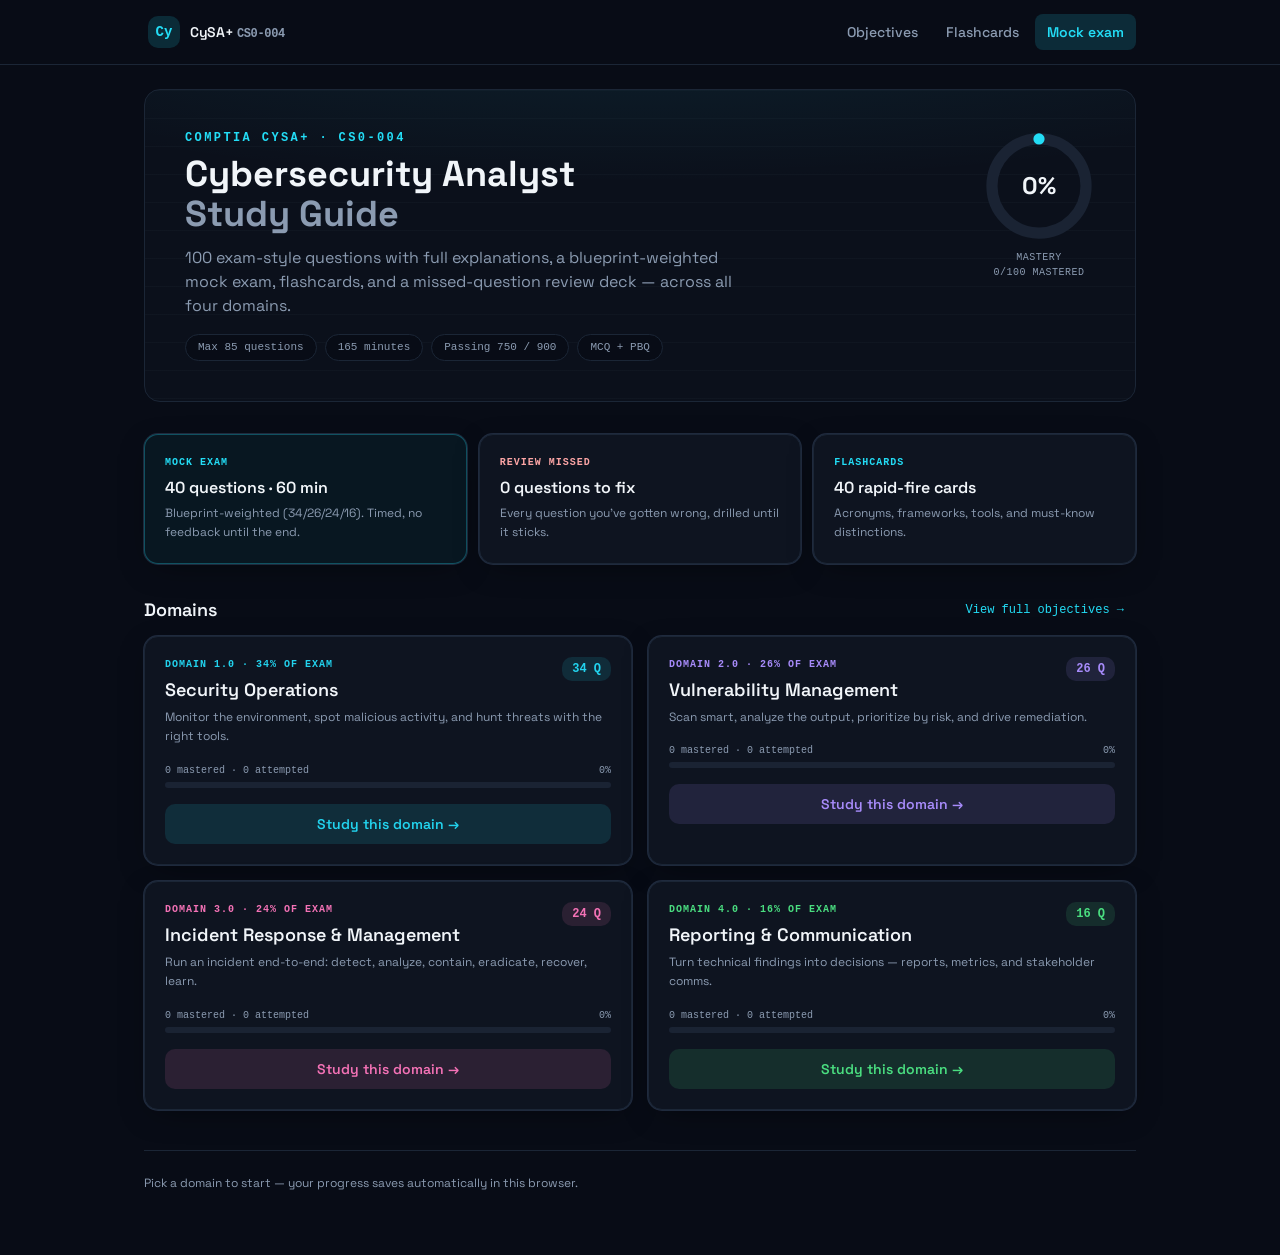
==== docs/index.html @ 320e9913 "CySA+ Study Guide" ====
<!doctype html>
<html lang="en">
  <head>
    <meta charset="UTF-8" />
    <meta name="viewport" content="width=device-width, initial-scale=1.0" />
    <meta name="description" content="Interactive CompTIA CySA+ CS0-004 study guide: 100 exam-style questions with explanations, weighted mock exams, flashcards, and progress tracking across all four domains." />
    <title>CySA+ CS0-004 Study Guide</title>
    <meta name="theme-color" content="#0b1220" />
    <link rel="manifest" href="./manifest.webmanifest" />
    <link rel="icon" type="image/png" href="./icon-192.png" />
    <link rel="apple-touch-icon" href="./icon-192.png" />
    <link rel="preconnect" href="https://fonts.googleapis.com" />
    <link rel="preconnect" href="https://fonts.gstatic.com" crossorigin />
    <link href="https://fonts.googleapis.com/css2?family=Space+Grotesk:wght@400;500;600;700&family=JetBrains+Mono:wght@400;500;600&display=swap" rel="stylesheet" />
    <script type="module" crossorigin src="./assets/index-NfQPNJmz.js"></script>
    <link rel="stylesheet" crossorigin href="./assets/index-MYJMttbf.css">
  </head>
  <body>
    <div id="root"></div>
  </body>
</html>
---- docs/assets/index-MYJMttbf.css ----
*,:before,:after{--tw-border-spacing-x: 0;--tw-border-spacing-y: 0;--tw-translate-x: 0;--tw-translate-y: 0;--tw-rotate: 0;--tw-skew-x: 0;--tw-skew-y: 0;--tw-scale-x: 1;--tw-scale-y: 1;--tw-pan-x: ;--tw-pan-y: ;--tw-pinch-zoom: ;--tw-scroll-snap-strictness: proximity;--tw-gradient-from-position: ;--tw-gradient-via-position: ;--tw-gradient-to-position: ;--tw-ordinal: ;--tw-slashed-zero: ;--tw-numeric-figure: ;--tw-numeric-spacing: ;--tw-numeric-fraction: ;--tw-ring-inset: ;--tw-ring-offset-width: 0px;--tw-ring-offset-color: #fff;--tw-ring-color: rgb(59 130 246 / .5);--tw-ring-offset-shadow: 0 0 #0000;--tw-ring-shadow: 0 0 #0000;--tw-shadow: 0 0 #0000;--tw-shadow-colored: 0 0 #0000;--tw-blur: ;--tw-brightness: ;--tw-contrast: ;--tw-grayscale: ;--tw-hue-rotate: ;--tw-invert: ;--tw-saturate: ;--tw-sepia: ;--tw-drop-shadow: ;--tw-backdrop-blur: ;--tw-backdrop-brightness: ;--tw-backdrop-contrast: ;--tw-backdrop-grayscale: ;--tw-backdrop-hue-rotate: ;--tw-backdrop-invert: ;--tw-backdrop-opacity: ;--tw-backdrop-saturate: ;--tw-backdrop-sepia: ;--tw-contain-size: ;--tw-contain-layout: ;--tw-contain-paint: ;--tw-contain-style: }::backdrop{--tw-border-spacing-x: 0;--tw-border-spacing-y: 0;--tw-translate-x: 0;--tw-translate-y: 0;--tw-rotate: 0;--tw-skew-x: 0;--tw-skew-y: 0;--tw-scale-x: 1;--tw-scale-y: 1;--tw-pan-x: ;--tw-pan-y: ;--tw-pinch-zoom: ;--tw-scroll-snap-strictness: proximity;--tw-gradient-from-position: ;--tw-gradient-via-position: ;--tw-gradient-to-position: ;--tw-ordinal: ;--tw-slashed-zero: ;--tw-numeric-figure: ;--tw-numeric-spacing: ;--tw-numeric-fraction: ;--tw-ring-inset: ;--tw-ring-offset-width: 0px;--tw-ring-offset-color: #fff;--tw-ring-color: rgb(59 130 246 / .5);--tw-ring-offset-shadow: 0 0 #0000;--tw-ring-shadow: 0 0 #0000;--tw-shadow: 0 0 #0000;--tw-shadow-colored: 0 0 #0000;--tw-blur: ;--tw-brightness: ;--tw-contrast: ;--tw-grayscale: ;--tw-hue-rotate: ;--tw-invert: ;--tw-saturate: ;--tw-sepia: ;--tw-drop-shadow: ;--tw-backdrop-blur: ;--tw-backdrop-brightness: ;--tw-backdrop-contrast: ;--tw-backdrop-grayscale: ;--tw-backdrop-hue-rotate: ;--tw-backdrop-invert: ;--tw-backdrop-opacity: ;--tw-backdrop-saturate: ;--tw-backdrop-sepia: ;--tw-contain-size: ;--tw-contain-layout: ;--tw-contain-paint: ;--tw-contain-style: }*,:before,:after{box-sizing:border-box;border-width:0;border-style:solid;border-color:#e5e7eb}:before,:after{--tw-content: ""}html,:host{line-height:1.5;-webkit-text-size-adjust:100%;-moz-tab-size:4;-o-tab-size:4;tab-size:4;font-family:ui-sans-serif,system-ui,sans-serif,"Apple Color Emoji","Segoe UI Emoji",Segoe UI Symbol,"Noto Color Emoji";font-feature-settings:normal;font-variation-settings:normal;-webkit-tap-highlight-color:transparent}body{margin:0;line-height:inherit}hr{height:0;color:inherit;border-top-width:1px}abbr:where([title]){-webkit-text-decoration:underline dotted;text-decoration:underline dotted}h1,h2,h3,h4,h5,h6{font-size:inherit;font-weight:inherit}a{color:inherit;text-decoration:inherit}b,strong{font-weight:bolder}code,kbd,samp,pre{font-family:ui-monospace,SFMono-Regular,Menlo,Monaco,Consolas,Liberation Mono,Courier New,monospace;font-feature-settings:normal;font-variation-settings:normal;font-size:1em}small{font-size:80%}sub,sup{font-size:75%;line-height:0;position:relative;vertical-align:baseline}sub{bottom:-.25em}sup{top:-.5em}table{text-indent:0;border-color:inherit;border-collapse:collapse}button,input,optgroup,select,textarea{font-family:inherit;font-feature-settings:inherit;font-variation-settings:inherit;font-size:100%;font-weight:inherit;line-height:inherit;letter-spacing:inherit;color:inherit;margin:0;padding:0}button,select{text-transform:none}button,input:where([type=button]),input:where([type=reset]),input:where([type=submit]){-webkit-appearance:button;background-color:transparent;background-image:none}:-moz-focusring{outline:auto}:-moz-ui-invalid{box-shadow:none}progress{vertical-align:baseline}::-webkit-inner-spin-button,::-webkit-outer-spin-button{height:auto}[type=search]{-webkit-appearance:textfield;outline-offset:-2px}::-webkit-search-decoration{-webkit-appearance:none}::-webkit-file-upload-button{-webkit-appearance:button;font:inherit}summary{display:list-item}blockquote,dl,dd,h1,h2,h3,h4,h5,h6,hr,figure,p,pre{margin:0}fieldset{margin:0;padding:0}legend{padding:0}ol,ul,menu{list-style:none;margin:0;padding:0}dialog{padding:0}textarea{resize:vertical}input::-moz-placeholder,textarea::-moz-placeholder{opacity:1;color:#9ca3af}input::placeholder,textarea::placeholder{opacity:1;color:#9ca3af}button,[role=button]{cursor:pointer}:disabled{cursor:default}img,svg,video,canvas,audio,iframe,embed,object{display:block;vertical-align:middle}img,video{max-width:100%;height:auto}[hidden]:where(:not([hidden=until-found])){display:none}:root{--background: 222 47% 6%;--foreground: 210 40% 96%;--card: 220 39% 9%;--card-foreground: 210 40% 96%;--popover: 220 39% 9%;--popover-foreground: 210 40% 96%;--primary: 187 92% 55%;--primary-foreground: 222 47% 6%;--secondary: 217 33% 15%;--secondary-foreground: 210 40% 96%;--muted: 217 33% 15%;--muted-foreground: 215 20% 62%;--accent: 217 33% 15%;--accent-foreground: 210 40% 96%;--destructive: 0 72% 55%;--destructive-foreground: 210 40% 96%;--border: 217 33% 16%;--input: 217 33% 18%;--ring: 187 92% 55%;--radius: .625rem;--sidebar-background: 220 39% 9%;--sidebar-foreground: 210 40% 96%;--sidebar-primary: 187 92% 55%;--sidebar-primary-foreground: 222 47% 6%;--sidebar-accent: 217 33% 15%;--sidebar-accent-foreground: 210 40% 96%;--sidebar-border: 217 33% 16%;--sidebar-ring: 187 92% 55%}*{border-color:hsl(var(--border))}body{background-color:hsl(var(--background));color:hsl(var(--foreground));font-family:Space Grotesk,ui-sans-serif,system-ui,sans-serif;-webkit-font-smoothing:antialiased}code,kbd,.font-mono{font-family:JetBrains Mono,ui-monospace,monospace}::-moz-selection{background:#23ddf64d}::selection{background:#23ddf64d}.container{width:100%}@media(min-width:640px){.container{max-width:640px}}@media(min-width:768px){.container{max-width:768px}}@media(min-width:1024px){.container{max-width:1024px}}@media(min-width:1280px){.container{max-width:1280px}}@media(min-width:1536px){.container{max-width:1536px}}.sr-only{position:absolute;width:1px;height:1px;padding:0;margin:-1px;overflow:hidden;clip:rect(0,0,0,0);white-space:nowrap;border-width:0}.pointer-events-none{pointer-events:none}.visible{visibility:visible}.invisible{visibility:hidden}.static{position:static}.fixed{position:fixed}.absolute{position:absolute}.relative{position:relative}.sticky{position:sticky}.inset-0{inset:0}.inset-x-0{left:0;right:0}.inset-y-0{top:0;bottom:0}.-bottom-12{bottom:-3rem}.-left-12{left:-3rem}.-right-12{right:-3rem}.-top-12{top:-3rem}.bottom-0{bottom:0}.left-0{left:0}.left-1\/2{left:50%}.left-2{left:.5rem}.left-\[50\%\]{left:50%}.right-0{right:0}.right-1{right:.25rem}.right-2{right:.5rem}.right-3{right:.75rem}.right-4{right:1rem}.top-0{top:0}.top-1\.5{top:.375rem}.top-1\/2{top:50%}.top-3\.5{top:.875rem}.top-4{top:1rem}.top-\[1px\]{top:1px}.top-\[50\%\]{top:50%}.top-\[60\%\]{top:60%}.top-full{top:100%}.isolate{isolation:isolate}.z-10{z-index:10}.z-20{z-index:20}.z-50{z-index:50}.z-\[1\]{z-index:1}.order-first{order:-9999}.order-last{order:9999}.col-start-2{grid-column-start:2}.row-span-2{grid-row:span 2 / span 2}.row-start-1{grid-row-start:1}.\!m-0{margin:0!important}.-mx-1{margin-left:-.25rem;margin-right:-.25rem}.-mx-4{margin-left:-1rem;margin-right:-1rem}.-my-2{margin-top:-.5rem;margin-bottom:-.5rem}.mx-2{margin-left:.5rem;margin-right:.5rem}.mx-3\.5{margin-left:.875rem;margin-right:.875rem}.mx-auto{margin-left:auto;margin-right:auto}.my-0{margin-top:0;margin-bottom:0}.my-0\.5{margin-top:.125rem;margin-bottom:.125rem}.my-1{margin-top:.25rem;margin-bottom:.25rem}.-ml-4{margin-left:-1rem}.-mt-4{margin-top:-1rem}.mb-1{margin-bottom:.25rem}.mb-1\.5{margin-bottom:.375rem}.mb-2{margin-bottom:.5rem}.mb-3{margin-bottom:.75rem}.mb-4{margin-bottom:1rem}.mb-6{margin-bottom:1.5rem}.mb-8{margin-bottom:2rem}.ml-1{margin-left:.25rem}.ml-4{margin-left:1rem}.ml-auto{margin-left:auto}.mt-0\.5{margin-top:.125rem}.mt-1{margin-top:.25rem}.mt-1\.5{margin-top:.375rem}.mt-10{margin-top:2.5rem}.mt-2{margin-top:.5rem}.mt-3{margin-top:.75rem}.mt-4{margin-top:1rem}.mt-6{margin-top:1.5rem}.mt-8{margin-top:2rem}.mt-auto{margin-top:auto}.line-clamp-1{overflow:hidden;display:-webkit-box;-webkit-box-orient:vertical;-webkit-line-clamp:1}.line-clamp-2{overflow:hidden;display:-webkit-box;-webkit-box-orient:vertical;-webkit-line-clamp:2}.block{display:block}.inline-block{display:inline-block}.flex{display:flex}.inline-flex{display:inline-flex}.table{display:table}.table-caption{display:table-caption}.table-cell{display:table-cell}.table-row{display:table-row}.grid{display:grid}.hidden{display:none}.aspect-square{aspect-ratio:1 / 1}.aspect-video{aspect-ratio:16 / 9}.size-10{width:2.5rem;height:2.5rem}.size-2{width:.5rem;height:.5rem}.size-2\.5{width:.625rem;height:.625rem}.size-3{width:.75rem;height:.75rem}.size-3\.5{width:.875rem;height:.875rem}.size-4{width:1rem;height:1rem}.size-6{width:1.5rem;height:1.5rem}.size-7{width:1.75rem;height:1.75rem}.size-8{width:2rem;height:2rem}.size-9{width:2.25rem;height:2.25rem}.size-auto{width:auto;height:auto}.size-full{width:100%;height:100%}.h-1{height:.25rem}.h-1\.5{height:.375rem}.h-10{height:2.5rem}.h-12{height:3rem}.h-2{height:.5rem}.h-2\.5{height:.625rem}.h-28{height:7rem}.h-4{height:1rem}.h-5{height:1.25rem}.h-6{height:1.5rem}.h-7{height:1.75rem}.h-8{height:2rem}.h-9{height:2.25rem}.h-\[1\.15rem\]{height:1.15rem}.h-\[calc\(100\%-1px\)\]{height:calc(100% - 1px)}.h-\[var\(--radix-navigation-menu-viewport-height\)\]{height:var(--radix-navigation-menu-viewport-height)}.h-\[var\(--radix-select-trigger-height\)\]{height:var(--radix-select-trigger-height)}.h-auto{height:auto}.h-full{height:100%}.h-px{height:1px}.h-svh{height:100svh}.max-h-\[300px\]{max-height:300px}.min-h-0{min-height:0px}.min-h-16{min-height:4rem}.min-h-4{min-height:1rem}.min-h-64{min-height:16rem}.min-h-dvh{min-height:100dvh}.min-h-svh{min-height:100svh}.w-0{width:0px}.w-1{width:.25rem}.w-16{width:4rem}.w-2{width:.5rem}.w-2\.5{width:.625rem}.w-20{width:5rem}.w-28{width:7rem}.w-3{width:.75rem}.w-3\/4{width:75%}.w-4{width:1rem}.w-5{width:1.25rem}.w-6{width:1.5rem}.w-64{width:16rem}.w-72{width:18rem}.w-8{width:2rem}.w-9{width:2.25rem}.w-\[100px\]{width:100px}.w-auto{width:auto}.w-fit{width:-moz-fit-content;width:fit-content}.w-full{width:100%}.w-max{width:-moz-max-content;width:max-content}.w-px{width:1px}.min-w-0{min-width:0px}.min-w-10{min-width:2.5rem}.min-w-5{min-width:1.25rem}.min-w-8{min-width:2rem}.min-w-9{min-width:2.25rem}.min-w-\[12rem\]{min-width:12rem}.min-w-\[8rem\]{min-width:8rem}.min-w-\[var\(--radix-select-trigger-width\)\]{min-width:var(--radix-select-trigger-width)}.max-w-2xl{max-width:42rem}.max-w-3xl{max-width:48rem}.max-w-5xl{max-width:64rem}.max-w-\[calc\(100\%-2rem\)\]{max-width:calc(100% - 2rem)}.max-w-max{max-width:-moz-max-content;max-width:max-content}.max-w-md{max-width:28rem}.max-w-sm{max-width:24rem}.max-w-xl{max-width:36rem}.flex-1{flex:1 1 0%}.shrink-0{flex-shrink:0}.grow{flex-grow:1}.grow-0{flex-grow:0}.basis-full{flex-basis:100%}.caption-bottom{caption-side:bottom}.border-collapse{border-collapse:collapse}.-translate-x-1\/2{--tw-translate-x: -50%;transform:translate(var(--tw-translate-x),var(--tw-translate-y)) rotate(var(--tw-rotate)) skew(var(--tw-skew-x)) skewY(var(--tw-skew-y)) scaleX(var(--tw-scale-x)) scaleY(var(--tw-scale-y))}.-translate-x-px{--tw-translate-x: -1px;transform:translate(var(--tw-translate-x),var(--tw-translate-y)) rotate(var(--tw-rotate)) skew(var(--tw-skew-x)) skewY(var(--tw-skew-y)) scaleX(var(--tw-scale-x)) scaleY(var(--tw-scale-y))}.-translate-y-1\/2{--tw-translate-y: -50%;transform:translate(var(--tw-translate-x),var(--tw-translate-y)) rotate(var(--tw-rotate)) skew(var(--tw-skew-x)) skewY(var(--tw-skew-y)) scaleX(var(--tw-scale-x)) scaleY(var(--tw-scale-y))}.translate-x-\[-50\%\]{--tw-translate-x: -50%;transform:translate(var(--tw-translate-x),var(--tw-translate-y)) rotate(var(--tw-rotate)) skew(var(--tw-skew-x)) skewY(var(--tw-skew-y)) scaleX(var(--tw-scale-x)) scaleY(var(--tw-scale-y))}.translate-x-px{--tw-translate-x: 1px;transform:translate(var(--tw-translate-x),var(--tw-translate-y)) rotate(var(--tw-rotate)) skew(var(--tw-skew-x)) skewY(var(--tw-skew-y)) scaleX(var(--tw-scale-x)) scaleY(var(--tw-scale-y))}.translate-y-0\.5{--tw-translate-y: .125rem;transform:translate(var(--tw-translate-x),var(--tw-translate-y)) rotate(var(--tw-rotate)) skew(var(--tw-skew-x)) skewY(var(--tw-skew-y)) scaleX(var(--tw-scale-x)) scaleY(var(--tw-scale-y))}.translate-y-\[-50\%\]{--tw-translate-y: -50%;transform:translate(var(--tw-translate-x),var(--tw-translate-y)) rotate(var(--tw-rotate)) skew(var(--tw-skew-x)) skewY(var(--tw-skew-y)) scaleX(var(--tw-scale-x)) scaleY(var(--tw-scale-y))}.translate-y-\[calc\(-50\%_-_2px\)\]{--tw-translate-y: calc(-50% - 2px) ;transform:translate(var(--tw-translate-x),var(--tw-translate-y)) rotate(var(--tw-rotate)) skew(var(--tw-skew-x)) skewY(var(--tw-skew-y)) scaleX(var(--tw-scale-x)) scaleY(var(--tw-scale-y))}.-rotate-90{--tw-rotate: -90deg;transform:translate(var(--tw-translate-x),var(--tw-translate-y)) rotate(var(--tw-rotate)) skew(var(--tw-skew-x)) skewY(var(--tw-skew-y)) scaleX(var(--tw-scale-x)) scaleY(var(--tw-scale-y))}.rotate-180{--tw-rotate: 180deg;transform:translate(var(--tw-translate-x),var(--tw-translate-y)) rotate(var(--tw-rotate)) skew(var(--tw-skew-x)) skewY(var(--tw-skew-y)) scaleX(var(--tw-scale-x)) scaleY(var(--tw-scale-y))}.rotate-45{--tw-rotate: 45deg;transform:translate(var(--tw-translate-x),var(--tw-translate-y)) rotate(var(--tw-rotate)) skew(var(--tw-skew-x)) skewY(var(--tw-skew-y)) scaleX(var(--tw-scale-x)) scaleY(var(--tw-scale-y))}.rotate-90{--tw-rotate: 90deg;transform:translate(var(--tw-translate-x),var(--tw-translate-y)) rotate(var(--tw-rotate)) skew(var(--tw-skew-x)) skewY(var(--tw-skew-y)) scaleX(var(--tw-scale-x)) scaleY(var(--tw-scale-y))}.transform{transform:translate(var(--tw-translate-x),var(--tw-translate-y)) rotate(var(--tw-rotate)) skew(var(--tw-skew-x)) skewY(var(--tw-skew-y)) scaleX(var(--tw-scale-x)) scaleY(var(--tw-scale-y))}@keyframes caret-blink{0%,70%,to{opacity:1}20%,50%{opacity:0}}.animate-caret-blink{animation:caret-blink 1.25s ease-out infinite}@keyframes pulse{50%{opacity:.5}}.animate-pulse{animation:pulse 2s cubic-bezier(.4,0,.6,1) infinite}@keyframes spin{to{transform:rotate(360deg)}}.animate-spin{animation:spin 1s linear infinite}.cursor-default{cursor:default}.cursor-pointer{cursor:pointer}.cursor-text{cursor:text}.touch-none{touch-action:none}.select-none{-webkit-user-select:none;-moz-user-select:none;user-select:none}.resize-none{resize:none}.scroll-my-1{scroll-margin-top:.25rem;scroll-margin-bottom:.25rem}.scroll-py-1{scroll-padding-top:.25rem;scroll-padding-bottom:.25rem}.list-disc{list-style-type:disc}.list-none{list-style-type:none}.auto-rows-min{grid-auto-rows:min-content}.grid-cols-\[0_1fr\]{grid-template-columns:0 1fr}.grid-rows-\[auto_auto\]{grid-template-rows:auto auto}.flex-row{flex-direction:row}.flex-col{flex-direction:column}.flex-col-reverse{flex-direction:column-reverse}.flex-wrap{flex-wrap:wrap}.place-content-center{place-content:center}.items-start{align-items:flex-start}.items-end{align-items:flex-end}.items-center{align-items:center}.items-stretch{align-items:stretch}.justify-start{justify-content:flex-start}.justify-center{justify-content:center}.justify-between{justify-content:space-between}.justify-items-start{justify-items:start}.gap-0\.5{gap:.125rem}.gap-1{gap:.25rem}.gap-1\.5{gap:.375rem}.gap-2{gap:.5rem}.gap-2\.5{gap:.625rem}.gap-3{gap:.75rem}.gap-4{gap:1rem}.gap-6{gap:1.5rem}.gap-7{gap:1.75rem}.gap-\[--spacing\(var\(--gap\)\)\]{gap:var(--spacing(var(--gap)))}.gap-y-0\.5{row-gap:.125rem}.space-y-1\.5>:not([hidden])~:not([hidden]){--tw-space-y-reverse: 0;margin-top:calc(.375rem * calc(1 - var(--tw-space-y-reverse)));margin-bottom:calc(.375rem * var(--tw-space-y-reverse))}.space-y-3>:not([hidden])~:not([hidden]){--tw-space-y-reverse: 0;margin-top:calc(.75rem * calc(1 - var(--tw-space-y-reverse)));margin-bottom:calc(.75rem * var(--tw-space-y-reverse))}.space-y-4>:not([hidden])~:not([hidden]){--tw-space-y-reverse: 0;margin-top:calc(1rem * calc(1 - var(--tw-space-y-reverse)));margin-bottom:calc(1rem * var(--tw-space-y-reverse))}.self-start{align-self:flex-start}.self-stretch{align-self:stretch}.justify-self-end{justify-self:end}.overflow-auto{overflow:auto}.overflow-hidden{overflow:hidden}.overflow-x-auto{overflow-x:auto}.overflow-y-auto{overflow-y:auto}.overflow-x-hidden{overflow-x:hidden}.truncate{overflow:hidden;text-overflow:ellipsis;white-space:nowrap}.whitespace-nowrap{white-space:nowrap}.text-balance{text-wrap:balance}.break-words{overflow-wrap:break-word}.rounded{border-radius:.25rem}.rounded-2xl{border-radius:1rem}.rounded-\[2px\]{border-radius:2px}.rounded-\[4px\]{border-radius:4px}.rounded-\[calc\(var\(--radius\)-5px\)\]{border-radius:calc(var(--radius) - 5px)}.rounded-\[inherit\]{border-radius:inherit}.rounded-full{border-radius:9999px}.rounded-lg{border-radius:var(--radius)}.rounded-md{border-radius:calc(var(--radius) - 2px)}.rounded-none{border-radius:0}.rounded-sm{border-radius:calc(var(--radius) - 4px)}.rounded-xl{border-radius:calc(var(--radius) + 4px)}.rounded-xs{border-radius:calc(var(--radius) - 6px)}.rounded-l-md{border-top-left-radius:calc(var(--radius) - 2px);border-bottom-left-radius:calc(var(--radius) - 2px)}.rounded-r-md{border-top-right-radius:calc(var(--radius) - 2px);border-bottom-right-radius:calc(var(--radius) - 2px)}.rounded-tl-sm{border-top-left-radius:calc(var(--radius) - 4px)}.border{border-width:1px}.border-0{border-width:0px}.border-\[1\.5px\]{border-width:1.5px}.border-y{border-top-width:1px;border-bottom-width:1px}.border-b{border-bottom-width:1px}.border-l{border-left-width:1px}.border-r{border-right-width:1px}.border-t{border-top-width:1px}.border-dashed{border-style:dashed}.border-border{border-color:hsl(var(--border))}.border-border\/50{border-color:hsl(var(--border) / .5)}.border-emerald-400\/40{border-color:#34d39966}.border-emerald-400\/70{border-color:#34d399b3}.border-input{border-color:hsl(var(--input))}.border-primary{border-color:hsl(var(--primary))}.border-primary\/30{border-color:hsl(var(--primary) / .3)}.border-primary\/40{border-color:hsl(var(--primary) / .4)}.border-red-400\/40{border-color:#f8717166}.border-red-400\/70{border-color:#f87171b3}.border-sidebar-border{border-color:hsl(var(--sidebar-border))}.border-transparent{border-color:transparent}.border-l-transparent{border-left-color:transparent}.border-t-transparent{border-top-color:transparent}.bg-accent{background-color:hsl(var(--accent))}.bg-amber-400{--tw-bg-opacity: 1;background-color:rgb(251 191 36 / var(--tw-bg-opacity, 1))}.bg-amber-400\/15{background-color:#fbbf2426}.bg-background{background-color:hsl(var(--background))}.bg-background\/50{background-color:hsl(var(--background) / .5)}.bg-background\/60{background-color:hsl(var(--background) / .6)}.bg-background\/95{background-color:hsl(var(--background) / .95)}.bg-black\/50{background-color:#00000080}.bg-border{background-color:hsl(var(--border))}.bg-card{background-color:hsl(var(--card))}.bg-card\/50{background-color:hsl(var(--card) / .5)}.bg-destructive{--tw-bg-opacity: 1;background-color:hsl(var(--destructive) / var(--tw-bg-opacity, 1))}.bg-emerald-400{--tw-bg-opacity: 1;background-color:rgb(52 211 153 / var(--tw-bg-opacity, 1))}.bg-emerald-400\/10{background-color:#34d3991a}.bg-emerald-400\/15{background-color:#34d39926}.bg-emerald-400\/20{background-color:#34d39933}.bg-emerald-400\/5{background-color:#34d3990d}.bg-foreground{background-color:hsl(var(--foreground))}.bg-input{background-color:hsl(var(--input))}.bg-muted{background-color:hsl(var(--muted))}.bg-muted\/50{background-color:hsl(var(--muted) / .5)}.bg-popover{background-color:hsl(var(--popover))}.bg-primary{background-color:hsl(var(--primary))}.bg-primary\/10{background-color:hsl(var(--primary) / .1)}.bg-primary\/15{background-color:hsl(var(--primary) / .15)}.bg-primary\/20{background-color:hsl(var(--primary) / .2)}.bg-primary\/5{background-color:hsl(var(--primary) / .05)}.bg-red-400\/10{background-color:#f871711a}.bg-red-400\/15{background-color:#f8717126}.bg-red-400\/20{background-color:#f8717133}.bg-red-400\/5{background-color:#f871710d}.bg-secondary{background-color:hsl(var(--secondary))}.bg-sidebar{background-color:hsl(var(--sidebar-background))}.bg-sidebar-border{background-color:hsl(var(--sidebar-border))}.bg-transparent{background-color:transparent}.bg-white{--tw-bg-opacity: 1;background-color:rgb(255 255 255 / var(--tw-bg-opacity, 1))}.fill-current{fill:currentColor}.fill-foreground{fill:hsl(var(--foreground))}.fill-primary{fill:hsl(var(--primary))}.p-0{padding:0}.p-1{padding:.25rem}.p-2{padding:.5rem}.p-3{padding:.75rem}.p-4{padding:1rem}.p-5{padding:1.25rem}.p-6{padding:1.5rem}.p-8{padding:2rem}.p-\[3px\]{padding:3px}.p-px{padding:1px}.px-1{padding-left:.25rem;padding-right:.25rem}.px-1\.5{padding-left:.375rem;padding-right:.375rem}.px-2{padding-left:.5rem;padding-right:.5rem}.px-2\.5{padding-left:.625rem;padding-right:.625rem}.px-3{padding-left:.75rem;padding-right:.75rem}.px-3\.5{padding-left:.875rem;padding-right:.875rem}.px-4{padding-left:1rem;padding-right:1rem}.px-5{padding-left:1.25rem;padding-right:1.25rem}.px-6{padding-left:1.5rem;padding-right:1.5rem}.py-0\.5{padding-top:.125rem;padding-bottom:.125rem}.py-1{padding-top:.25rem;padding-bottom:.25rem}.py-1\.5{padding-top:.375rem;padding-bottom:.375rem}.py-2{padding-top:.5rem;padding-bottom:.5rem}.py-2\.5{padding-top:.625rem;padding-bottom:.625rem}.py-3{padding-top:.75rem;padding-bottom:.75rem}.py-4{padding-top:1rem;padding-bottom:1rem}.py-6{padding-top:1.5rem;padding-bottom:1.5rem}.pb-16{padding-bottom:4rem}.pb-3{padding-bottom:.75rem}.pb-4{padding-bottom:1rem}.pl-2{padding-left:.5rem}.pl-3{padding-left:.75rem}.pl-4{padding-left:1rem}.pl-8{padding-left:2rem}.pr-1{padding-right:.25rem}.pr-2{padding-right:.5rem}.pr-2\.5{padding-right:.625rem}.pr-3{padding-right:.75rem}.pr-8{padding-right:2rem}.pt-0{padding-top:0}.pt-1{padding-top:.25rem}.pt-3{padding-top:.75rem}.pt-4{padding-top:1rem}.pt-6{padding-top:1.5rem}.text-left{text-align:left}.text-center{text-align:center}.align-middle{vertical-align:middle}.font-mono{font-family:ui-monospace,SFMono-Regular,Menlo,Monaco,Consolas,Liberation Mono,Courier New,monospace}.font-sans{font-family:ui-sans-serif,system-ui,sans-serif,"Apple Color Emoji","Segoe UI Emoji",Segoe UI Symbol,"Noto Color Emoji"}.text-2xl{font-size:1.5rem;line-height:2rem}.text-3xl{font-size:1.875rem;line-height:2.25rem}.text-5xl{font-size:3rem;line-height:1}.text-\[0\.8rem\]{font-size:.8rem}.text-\[10px\]{font-size:10px}.text-\[11px\]{font-size:11px}.text-base{font-size:1rem;line-height:1.5rem}.text-lg{font-size:1.125rem;line-height:1.75rem}.text-sm{font-size:.875rem;line-height:1.25rem}.text-sm\/relaxed{font-size:.875rem;line-height:1.625}.text-xl{font-size:1.25rem;line-height:1.75rem}.text-xs{font-size:.75rem;line-height:1rem}.font-bold{font-weight:700}.font-medium{font-weight:500}.font-normal{font-weight:400}.font-semibold{font-weight:600}.uppercase{text-transform:uppercase}.italic{font-style:italic}.tabular-nums{--tw-numeric-spacing: tabular-nums;font-variant-numeric:var(--tw-ordinal) var(--tw-slashed-zero) var(--tw-numeric-figure) var(--tw-numeric-spacing) var(--tw-numeric-fraction)}.leading-none{line-height:1}.leading-normal{line-height:1.5}.leading-relaxed{line-height:1.625}.leading-snug{line-height:1.375}.leading-tight{line-height:1.25}.tracking-\[0\.2em\]{letter-spacing:.2em}.tracking-tight{letter-spacing:-.025em}.tracking-wider{letter-spacing:.05em}.tracking-widest{letter-spacing:.1em}.text-accent-foreground{color:hsl(var(--accent-foreground))}.text-amber-300{--tw-text-opacity: 1;color:rgb(252 211 77 / var(--tw-text-opacity, 1))}.text-background{color:hsl(var(--background))}.text-card-foreground{color:hsl(var(--card-foreground))}.text-current{color:currentColor}.text-destructive{--tw-text-opacity: 1;color:hsl(var(--destructive) / var(--tw-text-opacity, 1))}.text-emerald-200{--tw-text-opacity: 1;color:rgb(167 243 208 / var(--tw-text-opacity, 1))}.text-emerald-300{--tw-text-opacity: 1;color:rgb(110 231 183 / var(--tw-text-opacity, 1))}.text-foreground{color:hsl(var(--foreground))}.text-foreground\/80{color:hsl(var(--foreground) / .8)}.text-foreground\/85{color:hsl(var(--foreground) / .85)}.text-foreground\/90{color:hsl(var(--foreground) / .9)}.text-muted-foreground{color:hsl(var(--muted-foreground))}.text-popover-foreground{color:hsl(var(--popover-foreground))}.text-primary{color:hsl(var(--primary))}.text-primary-foreground{color:hsl(var(--primary-foreground))}.text-primary\/80{color:hsl(var(--primary) / .8)}.text-red-300{--tw-text-opacity: 1;color:rgb(252 165 165 / var(--tw-text-opacity, 1))}.text-red-300\/80{color:#fca5a5cc}.text-red-400{--tw-text-opacity: 1;color:rgb(248 113 113 / var(--tw-text-opacity, 1))}.text-secondary-foreground{color:hsl(var(--secondary-foreground))}.text-sidebar-foreground{color:hsl(var(--sidebar-foreground))}.text-sidebar-foreground\/70{color:hsl(var(--sidebar-foreground) / .7)}.text-white{--tw-text-opacity: 1;color:rgb(255 255 255 / var(--tw-text-opacity, 1))}.line-through{text-decoration-line:line-through}.underline-offset-4{text-underline-offset:4px}.opacity-0{opacity:0}.opacity-50{opacity:.5}.opacity-70{opacity:.7}.shadow{--tw-shadow: 0 1px 3px 0 rgb(0 0 0 / .1), 0 1px 2px -1px rgb(0 0 0 / .1);--tw-shadow-colored: 0 1px 3px 0 var(--tw-shadow-color), 0 1px 2px -1px var(--tw-shadow-color);box-shadow:var(--tw-ring-offset-shadow, 0 0 #0000),var(--tw-ring-shadow, 0 0 #0000),var(--tw-shadow)}.shadow-\[0_0_0_1px_hsl\(var\(--sidebar-border\)\)\]{--tw-shadow: 0 0 0 1px hsl(var(--sidebar-border));--tw-shadow-colored: 0 0 0 1px var(--tw-shadow-color);box-shadow:var(--tw-ring-offset-shadow, 0 0 #0000),var(--tw-ring-shadow, 0 0 #0000),var(--tw-shadow)}.shadow-lg{--tw-shadow: 0 10px 15px -3px rgb(0 0 0 / .1), 0 4px 6px -4px rgb(0 0 0 / .1);--tw-shadow-colored: 0 10px 15px -3px var(--tw-shadow-color), 0 4px 6px -4px var(--tw-shadow-color);box-shadow:var(--tw-ring-offset-shadow, 0 0 #0000),var(--tw-ring-shadow, 0 0 #0000),var(--tw-shadow)}.shadow-md{--tw-shadow: 0 4px 6px -1px rgb(0 0 0 / .1), 0 2px 4px -2px rgb(0 0 0 / .1);--tw-shadow-colored: 0 4px 6px -1px var(--tw-shadow-color), 0 2px 4px -2px var(--tw-shadow-color);box-shadow:var(--tw-ring-offset-shadow, 0 0 #0000),var(--tw-ring-shadow, 0 0 #0000),var(--tw-shadow)}.shadow-none{--tw-shadow: 0 0 #0000;--tw-shadow-colored: 0 0 #0000;box-shadow:var(--tw-ring-offset-shadow, 0 0 #0000),var(--tw-ring-shadow, 0 0 #0000),var(--tw-shadow)}.shadow-sm{--tw-shadow: 0 1px 2px 0 rgb(0 0 0 / .05);--tw-shadow-colored: 0 1px 2px 0 var(--tw-shadow-color);box-shadow:var(--tw-ring-offset-shadow, 0 0 #0000),var(--tw-ring-shadow, 0 0 #0000),var(--tw-shadow)}.shadow-xl{--tw-shadow: 0 20px 25px -5px rgb(0 0 0 / .1), 0 8px 10px -6px rgb(0 0 0 / .1);--tw-shadow-colored: 0 20px 25px -5px var(--tw-shadow-color), 0 8px 10px -6px var(--tw-shadow-color);box-shadow:var(--tw-ring-offset-shadow, 0 0 #0000),var(--tw-ring-shadow, 0 0 #0000),var(--tw-shadow)}.shadow-xs{--tw-shadow: 0 1px 2px 0 rgb(0 0 0 / .05);--tw-shadow-colored: 0 1px 2px 0 var(--tw-shadow-color);box-shadow:var(--tw-ring-offset-shadow, 0 0 #0000),var(--tw-ring-shadow, 0 0 #0000),var(--tw-shadow)}.outline-none{outline:2px solid transparent;outline-offset:2px}.outline{outline-style:solid}.ring{--tw-ring-offset-shadow: var(--tw-ring-inset) 0 0 0 var(--tw-ring-offset-width) var(--tw-ring-offset-color);--tw-ring-shadow: var(--tw-ring-inset) 0 0 0 calc(3px + var(--tw-ring-offset-width)) var(--tw-ring-color);box-shadow:var(--tw-ring-offset-shadow),var(--tw-ring-shadow),var(--tw-shadow, 0 0 #0000)}.ring-0{--tw-ring-offset-shadow: var(--tw-ring-inset) 0 0 0 var(--tw-ring-offset-width) var(--tw-ring-offset-color);--tw-ring-shadow: var(--tw-ring-inset) 0 0 0 calc(0px + var(--tw-ring-offset-width)) var(--tw-ring-color);box-shadow:var(--tw-ring-offset-shadow),var(--tw-ring-shadow),var(--tw-shadow, 0 0 #0000)}.ring-ring\/50{--tw-ring-color: hsl(var(--ring) / .5)}.ring-sidebar-ring{--tw-ring-color: hsl(var(--sidebar-ring))}.ring-offset-background{--tw-ring-offset-color: hsl(var(--background))}.filter{filter:var(--tw-blur) var(--tw-brightness) var(--tw-contrast) var(--tw-grayscale) var(--tw-hue-rotate) var(--tw-invert) var(--tw-saturate) var(--tw-sepia) var(--tw-drop-shadow)}.backdrop-blur{--tw-backdrop-blur: blur(8px);-webkit-backdrop-filter:var(--tw-backdrop-blur) var(--tw-backdrop-brightness) var(--tw-backdrop-contrast) var(--tw-backdrop-grayscale) var(--tw-backdrop-hue-rotate) var(--tw-backdrop-invert) var(--tw-backdrop-opacity) var(--tw-backdrop-saturate) var(--tw-backdrop-sepia);backdrop-filter:var(--tw-backdrop-blur) var(--tw-backdrop-brightness) var(--tw-backdrop-contrast) var(--tw-backdrop-grayscale) var(--tw-backdrop-hue-rotate) var(--tw-backdrop-invert) var(--tw-backdrop-opacity) var(--tw-backdrop-saturate) var(--tw-backdrop-sepia)}.transition{transition-property:color,background-color,border-color,text-decoration-color,fill,stroke,opacity,box-shadow,transform,filter,backdrop-filter;transition-timing-function:cubic-bezier(.4,0,.2,1);transition-duration:.15s}.transition-\[color\,box-shadow\]{transition-property:color,box-shadow;transition-timing-function:cubic-bezier(.4,0,.2,1);transition-duration:.15s}.transition-\[left\,right\,width\]{transition-property:left,right,width;transition-timing-function:cubic-bezier(.4,0,.2,1);transition-duration:.15s}.transition-\[margin\,opacity\]{transition-property:margin,opacity;transition-timing-function:cubic-bezier(.4,0,.2,1);transition-duration:.15s}.transition-\[width\,height\,padding\]{transition-property:width,height,padding;transition-timing-function:cubic-bezier(.4,0,.2,1);transition-duration:.15s}.transition-\[width\]{transition-property:width;transition-timing-function:cubic-bezier(.4,0,.2,1);transition-duration:.15s}.transition-all{transition-property:all;transition-timing-function:cubic-bezier(.4,0,.2,1);transition-duration:.15s}.transition-colors{transition-property:color,background-color,border-color,text-decoration-color,fill,stroke;transition-timing-function:cubic-bezier(.4,0,.2,1);transition-duration:.15s}.transition-none{transition-property:none}.transition-opacity{transition-property:opacity;transition-timing-function:cubic-bezier(.4,0,.2,1);transition-duration:.15s}.transition-shadow{transition-property:box-shadow;transition-timing-function:cubic-bezier(.4,0,.2,1);transition-duration:.15s}.transition-transform{transition-property:transform;transition-timing-function:cubic-bezier(.4,0,.2,1);transition-duration:.15s}.duration-100{transition-duration:.1s}.duration-1000{transition-duration:1s}.duration-200{transition-duration:.2s}.duration-300{transition-duration:.3s}.duration-500{transition-duration:.5s}.duration-700{transition-duration:.7s}.ease-in-out{transition-timing-function:cubic-bezier(.4,0,.2,1)}.ease-linear{transition-timing-function:linear}@keyframes enter{0%{opacity:var(--tw-enter-opacity, 1);transform:translate3d(var(--tw-enter-translate-x, 0),var(--tw-enter-translate-y, 0),0) scale3d(var(--tw-enter-scale, 1),var(--tw-enter-scale, 1),var(--tw-enter-scale, 1)) rotate(var(--tw-enter-rotate, 0))}}@keyframes exit{to{opacity:var(--tw-exit-opacity, 1);transform:translate3d(var(--tw-exit-translate-x, 0),var(--tw-exit-translate-y, 0),0) scale3d(var(--tw-exit-scale, 1),var(--tw-exit-scale, 1),var(--tw-exit-scale, 1)) rotate(var(--tw-exit-rotate, 0))}}.animate-in{animation-name:enter;animation-duration:.15s;--tw-enter-opacity: initial;--tw-enter-scale: initial;--tw-enter-rotate: initial;--tw-enter-translate-x: initial;--tw-enter-translate-y: initial}.fade-in-0{--tw-enter-opacity: 0}.zoom-in-95{--tw-enter-scale: .95}.duration-100{animation-duration:.1s}.duration-1000{animation-duration:1s}.duration-200{animation-duration:.2s}.duration-300{animation-duration:.3s}.duration-500{animation-duration:.5s}.duration-700{animation-duration:.7s}.ease-in-out{animation-timing-function:cubic-bezier(.4,0,.2,1)}.ease-linear{animation-timing-function:linear}.running{animation-play-state:running}.scanline-bg{background-image:radial-gradient(ellipse 80% 50% at 50% -20%,hsl(187 92% 55% / .08),transparent),linear-gradient(hsl(217 33% 12% / .4) 1px,transparent 1px);background-size:100% 100%,100% 28px}.card-glow{box-shadow:0 0 0 1px #1f2a3d,0 8px 32px -12px #0009}.\[--cell-size\:--spacing\(8\)\]{--cell-size: var(--spacing(8))}@media(prefers-reduced-motion:reduce){*,*:before,*:after{animation-duration:.01ms!important;transition-duration:.01ms!important}}.selection\:bg-primary *::-moz-selection{background-color:hsl(var(--primary))}.selection\:bg-primary *::selection{background-color:hsl(var(--primary))}.selection\:text-primary-foreground *::-moz-selection{color:hsl(var(--primary-foreground))}.selection\:text-primary-foreground *::selection{color:hsl(var(--primary-foreground))}.selection\:bg-primary::-moz-selection{background-color:hsl(var(--primary))}.selection\:bg-primary::selection{background-color:hsl(var(--primary))}.selection\:text-primary-foreground::-moz-selection{color:hsl(var(--primary-foreground))}.selection\:text-primary-foreground::selection{color:hsl(var(--primary-foreground))}.file\:inline-flex::file-selector-button{display:inline-flex}.file\:h-7::file-selector-button{height:1.75rem}.file\:border-0::file-selector-button{border-width:0px}.file\:bg-transparent::file-selector-button{background-color:transparent}.file\:text-sm::file-selector-button{font-size:.875rem;line-height:1.25rem}.file\:font-medium::file-selector-button{font-weight:500}.file\:text-foreground::file-selector-button{color:hsl(var(--foreground))}.placeholder\:text-muted-foreground::-moz-placeholder{color:hsl(var(--muted-foreground))}.placeholder\:text-muted-foreground::placeholder{color:hsl(var(--muted-foreground))}.after\:absolute:after{content:var(--tw-content);position:absolute}.after\:-inset-2:after{content:var(--tw-content);inset:-.5rem}.after\:inset-y-0:after{content:var(--tw-content);top:0;bottom:0}.after\:left-1\/2:after{content:var(--tw-content);left:50%}.after\:w-1:after{content:var(--tw-content);width:.25rem}.after\:w-\[2px\]:after{content:var(--tw-content);width:2px}.after\:-translate-x-1\/2:after{content:var(--tw-content);--tw-translate-x: -50%;transform:translate(var(--tw-translate-x),var(--tw-translate-y)) rotate(var(--tw-rotate)) skew(var(--tw-skew-x)) skewY(var(--tw-skew-y)) scaleX(var(--tw-scale-x)) scaleY(var(--tw-scale-y))}.first\:rounded-l-md:first-child{border-top-left-radius:calc(var(--radius) - 2px);border-bottom-left-radius:calc(var(--radius) - 2px)}.first\:border-l:first-child{border-left-width:1px}.last\:mt-0:last-child{margin-top:0}.last\:rounded-r-md:last-child{border-top-right-radius:calc(var(--radius) - 2px);border-bottom-right-radius:calc(var(--radius) - 2px)}.last\:border-b-0:last-child{border-bottom-width:0px}.hover\:scale-\[1\.01\]:hover{--tw-scale-x: 1.01;--tw-scale-y: 1.01;transform:translate(var(--tw-translate-x),var(--tw-translate-y)) rotate(var(--tw-rotate)) skew(var(--tw-skew-x)) skewY(var(--tw-skew-y)) scaleX(var(--tw-scale-x)) scaleY(var(--tw-scale-y))}.hover\:border-muted-foreground\/40:hover{border-color:hsl(var(--muted-foreground) / .4)}.hover\:border-primary\/50:hover{border-color:hsl(var(--primary) / .5)}.hover\:border-primary\/60:hover{border-color:hsl(var(--primary) / .6)}.hover\:border-red-400\/50:hover{border-color:#f8717180}.hover\:bg-accent:hover{background-color:hsl(var(--accent))}.hover\:bg-destructive\/90:hover{background-color:hsl(var(--destructive) / .9)}.hover\:bg-muted:hover{background-color:hsl(var(--muted))}.hover\:bg-muted\/50:hover{background-color:hsl(var(--muted) / .5)}.hover\:bg-primary\/10:hover{background-color:hsl(var(--primary) / .1)}.hover\:bg-primary\/20:hover{background-color:hsl(var(--primary) / .2)}.hover\:bg-primary\/25:hover{background-color:hsl(var(--primary) / .25)}.hover\:bg-primary\/5:hover{background-color:hsl(var(--primary) / .05)}.hover\:bg-primary\/90:hover{background-color:hsl(var(--primary) / .9)}.hover\:bg-red-400\/10:hover{background-color:#f871711a}.hover\:bg-red-400\/5:hover{background-color:#f871710d}.hover\:bg-secondary:hover{background-color:hsl(var(--secondary))}.hover\:bg-secondary\/50:hover{background-color:hsl(var(--secondary) / .5)}.hover\:bg-secondary\/60:hover{background-color:hsl(var(--secondary) / .6)}.hover\:bg-secondary\/80:hover{background-color:hsl(var(--secondary) / .8)}.hover\:bg-sidebar-accent:hover{background-color:hsl(var(--sidebar-accent))}.hover\:text-accent-foreground:hover{color:hsl(var(--accent-foreground))}.hover\:text-foreground:hover{color:hsl(var(--foreground))}.hover\:text-muted-foreground:hover{color:hsl(var(--muted-foreground))}.hover\:text-sidebar-accent-foreground:hover{color:hsl(var(--sidebar-accent-foreground))}.hover\:underline:hover{text-decoration-line:underline}.hover\:opacity-100:hover{opacity:1}.hover\:opacity-85:hover{opacity:.85}.hover\:opacity-90:hover{opacity:.9}.hover\:shadow-\[0_0_0_1px_hsl\(var\(--sidebar-accent\)\)\]:hover{--tw-shadow: 0 0 0 1px hsl(var(--sidebar-accent));--tw-shadow-colored: 0 0 0 1px var(--tw-shadow-color);box-shadow:var(--tw-ring-offset-shadow, 0 0 #0000),var(--tw-ring-shadow, 0 0 #0000),var(--tw-shadow)}.hover\:ring-4:hover{--tw-ring-offset-shadow: var(--tw-ring-inset) 0 0 0 var(--tw-ring-offset-width) var(--tw-ring-offset-color);--tw-ring-shadow: var(--tw-ring-inset) 0 0 0 calc(4px + var(--tw-ring-offset-width)) var(--tw-ring-color);box-shadow:var(--tw-ring-offset-shadow),var(--tw-ring-shadow),var(--tw-shadow, 0 0 #0000)}.hover\:after\:bg-sidebar-border:hover:after{content:var(--tw-content);background-color:hsl(var(--sidebar-border))}.focus\:z-10:focus{z-index:10}.focus\:bg-accent:focus{background-color:hsl(var(--accent))}.focus\:text-accent-foreground:focus{color:hsl(var(--accent-foreground))}.focus\:ring-2:focus{--tw-ring-offset-shadow: var(--tw-ring-inset) 0 0 0 var(--tw-ring-offset-width) var(--tw-ring-offset-color);--tw-ring-shadow: var(--tw-ring-inset) 0 0 0 calc(2px + var(--tw-ring-offset-width)) var(--tw-ring-color);box-shadow:var(--tw-ring-offset-shadow),var(--tw-ring-shadow),var(--tw-shadow, 0 0 #0000)}.focus\:ring-ring:focus{--tw-ring-color: hsl(var(--ring))}.focus\:ring-offset-2:focus{--tw-ring-offset-width: 2px}.focus-visible\:z-10:focus-visible{z-index:10}.focus-visible\:border-ring:focus-visible{border-color:hsl(var(--ring))}.focus-visible\:outline-none:focus-visible{outline:2px solid transparent;outline-offset:2px}.focus-visible\:outline-1:focus-visible{outline-width:1px}.focus-visible\:outline-ring:focus-visible{outline-color:hsl(var(--ring))}.focus-visible\:ring-0:focus-visible{--tw-ring-offset-shadow: var(--tw-ring-inset) 0 0 0 var(--tw-ring-offset-width) var(--tw-ring-offset-color);--tw-ring-shadow: var(--tw-ring-inset) 0 0 0 calc(0px + var(--tw-ring-offset-width)) var(--tw-ring-color);box-shadow:var(--tw-ring-offset-shadow),var(--tw-ring-shadow),var(--tw-shadow, 0 0 #0000)}.focus-visible\:ring-1:focus-visible{--tw-ring-offset-shadow: var(--tw-ring-inset) 0 0 0 var(--tw-ring-offset-width) var(--tw-ring-offset-color);--tw-ring-shadow: var(--tw-ring-inset) 0 0 0 calc(1px + var(--tw-ring-offset-width)) var(--tw-ring-color);box-shadow:var(--tw-ring-offset-shadow),var(--tw-ring-shadow),var(--tw-shadow, 0 0 #0000)}.focus-visible\:ring-2:focus-visible{--tw-ring-offset-shadow: var(--tw-ring-inset) 0 0 0 var(--tw-ring-offset-width) var(--tw-ring-offset-color);--tw-ring-shadow: var(--tw-ring-inset) 0 0 0 calc(2px + var(--tw-ring-offset-width)) var(--tw-ring-color);box-shadow:var(--tw-ring-offset-shadow),var(--tw-ring-shadow),var(--tw-shadow, 0 0 #0000)}.focus-visible\:ring-4:focus-visible{--tw-ring-offset-shadow: var(--tw-ring-inset) 0 0 0 var(--tw-ring-offset-width) var(--tw-ring-offset-color);--tw-ring-shadow: var(--tw-ring-inset) 0 0 0 calc(4px + var(--tw-ring-offset-width)) var(--tw-ring-color);box-shadow:var(--tw-ring-offset-shadow),var(--tw-ring-shadow),var(--tw-shadow, 0 0 #0000)}.focus-visible\:ring-\[3px\]:focus-visible{--tw-ring-offset-shadow: var(--tw-ring-inset) 0 0 0 var(--tw-ring-offset-width) var(--tw-ring-offset-color);--tw-ring-shadow: var(--tw-ring-inset) 0 0 0 calc(3px + var(--tw-ring-offset-width)) var(--tw-ring-color);box-shadow:var(--tw-ring-offset-shadow),var(--tw-ring-shadow),var(--tw-shadow, 0 0 #0000)}.focus-visible\:ring-inset:focus-visible{--tw-ring-inset: inset}.focus-visible\:ring-destructive\/20:focus-visible{--tw-ring-color: hsl(var(--destructive) / .2)}.focus-visible\:ring-ring:focus-visible{--tw-ring-color: hsl(var(--ring))}.focus-visible\:ring-ring\/50:focus-visible{--tw-ring-color: hsl(var(--ring) / .5)}.focus-visible\:ring-offset-1:focus-visible{--tw-ring-offset-width: 1px}.active\:bg-sidebar-accent:active{background-color:hsl(var(--sidebar-accent))}.active\:text-sidebar-accent-foreground:active{color:hsl(var(--sidebar-accent-foreground))}.disabled\:pointer-events-none:disabled{pointer-events:none}.disabled\:cursor-not-allowed:disabled{cursor:not-allowed}.disabled\:opacity-40:disabled{opacity:.4}.disabled\:opacity-50:disabled{opacity:.5}.group\/menu-item:focus-within .group-focus-within\/menu-item\:opacity-100{opacity:1}.group\/menu-item:hover .group-hover\/menu-item\:opacity-100{opacity:1}.peer\/menu-button:hover~.peer-hover\/menu-button\:text-sidebar-accent-foreground{color:hsl(var(--sidebar-accent-foreground))}.peer:disabled~.peer-disabled\:cursor-not-allowed{cursor:not-allowed}.peer:disabled~.peer-disabled\:opacity-50{opacity:.5}.has-\[\>button\]\:ml-\[-0\.45rem\]:has(>button){margin-left:-.45rem}.has-\[\>button\]\:mr-\[-0\.45rem\]:has(>button){margin-right:-.45rem}.has-\[\>kbd\]\:ml-\[-0\.35rem\]:has(>kbd){margin-left:-.35rem}.has-\[\>kbd\]\:mr-\[-0\.35rem\]:has(>kbd){margin-right:-.35rem}.has-\[\>\[data-align\=block-end\]\]\:h-auto:has(>[data-align=block-end]){height:auto}.has-\[\>\[data-align\=block-start\]\]\:h-auto:has(>[data-align=block-start]){height:auto}.has-\[\>textarea\]\:h-auto:has(>textarea){height:auto}.has-\[\>\[data-slot\=field\]\]\:w-full:has(>[data-slot=field]){width:100%}.has-\[\>svg\]\:grid-cols-\[calc\(var\(--spacing\)\*4\)_1fr\]:has(>svg){grid-template-columns:calc(var(--spacing) * 4) 1fr}.has-\[\>\[data-align\=block-end\]\]\:flex-col:has(>[data-align=block-end]){flex-direction:column}.has-\[\>\[data-align\=block-start\]\]\:flex-col:has(>[data-align=block-start]){flex-direction:column}.has-\[\>\[data-slot\=field\]\]\:flex-col:has(>[data-slot=field]){flex-direction:column}.has-\[\>\[data-slot\=field-content\]\]\:items-start:has(>[data-slot=field-content]){align-items:flex-start}.has-\[\>\[data-slot\=button-group\]\]\:gap-2:has(>[data-slot=button-group]){gap:.5rem}.has-\[\>\[data-slot\=checkbox-group\]\]\:gap-3:has(>[data-slot=checkbox-group]){gap:.75rem}.has-\[\>\[data-slot\=radio-group\]\]\:gap-3:has(>[data-slot=radio-group]){gap:.75rem}.has-\[\>svg\]\:gap-x-3:has(>svg){-moz-column-gap:.75rem;column-gap:.75rem}.has-\[\>\[data-slot\=field\]\]\:rounded-md:has(>[data-slot=field]){border-radius:calc(var(--radius) - 2px)}.has-\[\>\[data-slot\=field\]\]\:border:has(>[data-slot=field]){border-width:1px}.has-\[\[data-slot\=input-group-control\]\:focus-visible\]\:border-ring:has([data-slot=input-group-control]:focus-visible){border-color:hsl(var(--ring))}.has-\[\[data-slot\]\[aria-invalid\=true\]\]\:border-destructive:has([data-slot][aria-invalid=true]){--tw-border-opacity: 1;border-color:hsl(var(--destructive) / var(--tw-border-opacity, 1))}.has-\[\>svg\]\:p-0:has(>svg){padding:0}.has-\[\>svg\]\:px-2:has(>svg){padding-left:.5rem;padding-right:.5rem}.has-\[\>svg\]\:px-2\.5:has(>svg){padding-left:.625rem;padding-right:.625rem}.has-\[\>svg\]\:px-3:has(>svg){padding-left:.75rem;padding-right:.75rem}.has-\[\>svg\]\:px-4:has(>svg){padding-left:1rem;padding-right:1rem}.has-\[\[data-slot\=input-group-control\]\:focus-visible\]\:ring-\[3px\]:has([data-slot=input-group-control]:focus-visible){--tw-ring-offset-shadow: var(--tw-ring-inset) 0 0 0 var(--tw-ring-offset-width) var(--tw-ring-offset-color);--tw-ring-shadow: var(--tw-ring-inset) 0 0 0 calc(3px + var(--tw-ring-offset-width)) var(--tw-ring-color);box-shadow:var(--tw-ring-offset-shadow),var(--tw-ring-shadow),var(--tw-shadow, 0 0 #0000)}.has-\[\[data-slot\=input-group-control\]\:focus-visible\]\:ring-ring\/50:has([data-slot=input-group-control]:focus-visible){--tw-ring-color: hsl(var(--ring) / .5)}.has-\[\[data-slot\]\[aria-invalid\=true\]\]\:ring-destructive\/20:has([data-slot][aria-invalid=true]){--tw-ring-color: hsl(var(--destructive) / .2)}.group\/item:has([data-slot=item-description]) .group-has-\[\[data-slot\=item-description\]\]\/item\:translate-y-0\.5{--tw-translate-y: .125rem;transform:translate(var(--tw-translate-x),var(--tw-translate-y)) rotate(var(--tw-rotate)) skew(var(--tw-skew-x)) skewY(var(--tw-skew-y)) scaleX(var(--tw-scale-x)) scaleY(var(--tw-scale-y))}.group\/item:has([data-slot=item-description]) .group-has-\[\[data-slot\=item-description\]\]\/item\:self-start{align-self:flex-start}.group\/field:has([data-orientation=horizontal]) .group-has-\[\[data-orientation\=horizontal\]\]\/field\:text-balance{text-wrap:balance}.group\/input-group:has(>input) .group-has-\[\>input\]\/input-group\:pb-2\.5{padding-bottom:.625rem}.group\/input-group:has(>input) .group-has-\[\>input\]\/input-group\:pt-2\.5{padding-top:.625rem}.aria-disabled\:pointer-events-none[aria-disabled=true]{pointer-events:none}.aria-disabled\:opacity-50[aria-disabled=true]{opacity:.5}.aria-selected\:text-muted-foreground[aria-selected=true]{color:hsl(var(--muted-foreground))}.data-\[disabled\=true\]\:pointer-events-none[data-disabled=true],.data-\[disabled\]\:pointer-events-none[data-disabled]{pointer-events:none}.data-\[vaul-drawer-direction\=bottom\]\:inset-x-0[data-vaul-drawer-direction=bottom]{left:0;right:0}.data-\[vaul-drawer-direction\=left\]\:inset-y-0[data-vaul-drawer-direction=left],.data-\[vaul-drawer-direction\=right\]\:inset-y-0[data-vaul-drawer-direction=right]{top:0;bottom:0}.data-\[vaul-drawer-direction\=top\]\:inset-x-0[data-vaul-drawer-direction=top]{left:0;right:0}.data-\[vaul-drawer-direction\=bottom\]\:bottom-0[data-vaul-drawer-direction=bottom]{bottom:0}.data-\[vaul-drawer-direction\=left\]\:left-0[data-vaul-drawer-direction=left]{left:0}.data-\[vaul-drawer-direction\=right\]\:right-0[data-vaul-drawer-direction=right]{right:0}.data-\[vaul-drawer-direction\=top\]\:top-0[data-vaul-drawer-direction=top]{top:0}.data-\[active\=true\]\:z-10[data-active=true]{z-index:10}.data-\[vaul-drawer-direction\=bottom\]\:mt-24[data-vaul-drawer-direction=bottom]{margin-top:6rem}.data-\[vaul-drawer-direction\=top\]\:mb-24[data-vaul-drawer-direction=top]{margin-bottom:6rem}.data-\[orientation\=horizontal\]\:h-1\.5[data-orientation=horizontal]{height:.375rem}.data-\[orientation\=horizontal\]\:h-full[data-orientation=horizontal]{height:100%}.data-\[orientation\=horizontal\]\:h-px[data-orientation=horizontal]{height:1px}.data-\[orientation\=vertical\]\:h-auto[data-orientation=vertical]{height:auto}.data-\[orientation\=vertical\]\:h-full[data-orientation=vertical]{height:100%}.data-\[panel-group-direction\=vertical\]\:h-px[data-panel-group-direction=vertical]{height:1px}.data-\[size\=default\]\:h-9[data-size=default]{height:2.25rem}.data-\[size\=sm\]\:h-8[data-size=sm]{height:2rem}.data-\[vaul-drawer-direction\=bottom\]\:max-h-\[80vh\][data-vaul-drawer-direction=bottom],.data-\[vaul-drawer-direction\=top\]\:max-h-\[80vh\][data-vaul-drawer-direction=top]{max-height:80vh}.data-\[orientation\=vertical\]\:min-h-44[data-orientation=vertical]{min-height:11rem}.data-\[orientation\=horizontal\]\:w-full[data-orientation=horizontal]{width:100%}.data-\[orientation\=vertical\]\:w-1\.5[data-orientation=vertical]{width:.375rem}.data-\[orientation\=vertical\]\:w-auto[data-orientation=vertical]{width:auto}.data-\[orientation\=vertical\]\:w-full[data-orientation=vertical]{width:100%}.data-\[orientation\=vertical\]\:w-px[data-orientation=vertical]{width:1px}.data-\[panel-group-direction\=vertical\]\:w-full[data-panel-group-direction=vertical]{width:100%}.data-\[vaul-drawer-direction\=left\]\:w-3\/4[data-vaul-drawer-direction=left],.data-\[vaul-drawer-direction\=right\]\:w-3\/4[data-vaul-drawer-direction=right]{width:75%}.data-\[side\=bottom\]\:translate-y-1[data-side=bottom]{--tw-translate-y: .25rem;transform:translate(var(--tw-translate-x),var(--tw-translate-y)) rotate(var(--tw-rotate)) skew(var(--tw-skew-x)) skewY(var(--tw-skew-y)) scaleX(var(--tw-scale-x)) scaleY(var(--tw-scale-y))}.data-\[side\=left\]\:-translate-x-1[data-side=left]{--tw-translate-x: -.25rem;transform:translate(var(--tw-translate-x),var(--tw-translate-y)) rotate(var(--tw-rotate)) skew(var(--tw-skew-x)) skewY(var(--tw-skew-y)) scaleX(var(--tw-scale-x)) scaleY(var(--tw-scale-y))}.data-\[side\=right\]\:translate-x-1[data-side=right]{--tw-translate-x: .25rem;transform:translate(var(--tw-translate-x),var(--tw-translate-y)) rotate(var(--tw-rotate)) skew(var(--tw-skew-x)) skewY(var(--tw-skew-y)) scaleX(var(--tw-scale-x)) scaleY(var(--tw-scale-y))}.data-\[side\=top\]\:-translate-y-1[data-side=top]{--tw-translate-y: -.25rem;transform:translate(var(--tw-translate-x),var(--tw-translate-y)) rotate(var(--tw-rotate)) skew(var(--tw-skew-x)) skewY(var(--tw-skew-y)) scaleX(var(--tw-scale-x)) scaleY(var(--tw-scale-y))}.data-\[state\=checked\]\:translate-x-\[calc\(100\%-2px\)\][data-state=checked]{--tw-translate-x: calc(100% - 2px) ;transform:translate(var(--tw-translate-x),var(--tw-translate-y)) rotate(var(--tw-rotate)) skew(var(--tw-skew-x)) skewY(var(--tw-skew-y)) scaleX(var(--tw-scale-x)) scaleY(var(--tw-scale-y))}.data-\[state\=unchecked\]\:translate-x-0[data-state=unchecked]{--tw-translate-x: 0px;transform:translate(var(--tw-translate-x),var(--tw-translate-y)) rotate(var(--tw-rotate)) skew(var(--tw-skew-x)) skewY(var(--tw-skew-y)) scaleX(var(--tw-scale-x)) scaleY(var(--tw-scale-y))}@keyframes accordion-up{0%{height:var(--radix-accordion-content-height)}to{height:0}}.data-\[state\=closed\]\:animate-accordion-up[data-state=closed]{animation:accordion-up .2s ease-out}@keyframes accordion-down{0%{height:0}to{height:var(--radix-accordion-content-height)}}.data-\[state\=open\]\:animate-accordion-down[data-state=open]{animation:accordion-down .2s ease-out}.data-\[orientation\=vertical\]\:flex-col[data-orientation=vertical],.data-\[panel-group-direction\=vertical\]\:flex-col[data-panel-group-direction=vertical]{flex-direction:column}.data-\[slot\=checkbox-group\]\:gap-3[data-slot=checkbox-group]{gap:.75rem}.data-\[range-end\=true\]\:rounded-md[data-range-end=true]{border-radius:calc(var(--radius) - 2px)}.data-\[range-middle\=true\]\:rounded-none[data-range-middle=true]{border-radius:0}.data-\[range-start\=true\]\:rounded-md[data-range-start=true]{border-radius:calc(var(--radius) - 2px)}.data-\[selected\=true\]\:rounded-none[data-selected=true],.data-\[spacing\=0\]\:rounded-none[data-spacing="0"]{border-radius:0}.data-\[range-end\=true\]\:rounded-r-md[data-range-end=true]{border-top-right-radius:calc(var(--radius) - 2px);border-bottom-right-radius:calc(var(--radius) - 2px)}.data-\[range-start\=true\]\:rounded-l-md[data-range-start=true]{border-top-left-radius:calc(var(--radius) - 2px);border-bottom-left-radius:calc(var(--radius) - 2px)}.data-\[vaul-drawer-direction\=bottom\]\:rounded-t-lg[data-vaul-drawer-direction=bottom]{border-top-left-radius:var(--radius);border-top-right-radius:var(--radius)}.data-\[vaul-drawer-direction\=top\]\:rounded-b-lg[data-vaul-drawer-direction=top]{border-bottom-right-radius:var(--radius);border-bottom-left-radius:var(--radius)}.data-\[spacing\=0\]\:data-\[variant\=outline\]\:border-l-0[data-variant=outline][data-spacing="0"]{border-left-width:0px}.data-\[vaul-drawer-direction\=bottom\]\:border-t[data-vaul-drawer-direction=bottom]{border-top-width:1px}.data-\[vaul-drawer-direction\=left\]\:border-r[data-vaul-drawer-direction=left]{border-right-width:1px}.data-\[vaul-drawer-direction\=right\]\:border-l[data-vaul-drawer-direction=right]{border-left-width:1px}.data-\[vaul-drawer-direction\=top\]\:border-b[data-vaul-drawer-direction=top]{border-bottom-width:1px}.data-\[active\=true\]\:border-ring[data-active=true]{border-color:hsl(var(--ring))}.data-\[state\=checked\]\:border-primary[data-state=checked]{border-color:hsl(var(--primary))}.data-\[active\=true\]\:bg-accent\/50[data-active=true]{background-color:hsl(var(--accent) / .5)}.data-\[active\=true\]\:bg-sidebar-accent[data-active=true]{background-color:hsl(var(--sidebar-accent))}.data-\[range-end\=true\]\:bg-primary[data-range-end=true]{background-color:hsl(var(--primary))}.data-\[range-middle\=true\]\:bg-accent[data-range-middle=true]{background-color:hsl(var(--accent))}.data-\[range-start\=true\]\:bg-primary[data-range-start=true],.data-\[selected-single\=true\]\:bg-primary[data-selected-single=true]{background-color:hsl(var(--primary))}.data-\[selected\=true\]\:bg-accent[data-selected=true]{background-color:hsl(var(--accent))}.data-\[state\=active\]\:bg-background[data-state=active]{background-color:hsl(var(--background))}.data-\[state\=checked\]\:bg-primary[data-state=checked]{background-color:hsl(var(--primary))}.data-\[state\=on\]\:bg-accent[data-state=on],.data-\[state\=open\]\:bg-accent[data-state=open]{background-color:hsl(var(--accent))}.data-\[state\=open\]\:bg-accent\/50[data-state=open]{background-color:hsl(var(--accent) / .5)}.data-\[state\=open\]\:bg-secondary[data-state=open]{background-color:hsl(var(--secondary))}.data-\[state\=selected\]\:bg-muted[data-state=selected]{background-color:hsl(var(--muted))}.data-\[state\=unchecked\]\:bg-input[data-state=unchecked]{background-color:hsl(var(--input))}.data-\[inset\]\:pl-8[data-inset]{padding-left:2rem}.data-\[variant\=label\]\:text-sm[data-variant=label]{font-size:.875rem;line-height:1.25rem}.data-\[variant\=legend\]\:text-base[data-variant=legend]{font-size:1rem;line-height:1.5rem}.data-\[active\=true\]\:font-medium[data-active=true]{font-weight:500}.data-\[active\=true\]\:text-accent-foreground[data-active=true]{color:hsl(var(--accent-foreground))}.data-\[active\=true\]\:text-sidebar-accent-foreground[data-active=true]{color:hsl(var(--sidebar-accent-foreground))}.data-\[error\=true\]\:text-destructive[data-error=true],.data-\[invalid\=true\]\:text-destructive[data-invalid=true]{--tw-text-opacity: 1;color:hsl(var(--destructive) / var(--tw-text-opacity, 1))}.data-\[placeholder\]\:text-muted-foreground[data-placeholder]{color:hsl(var(--muted-foreground))}.data-\[range-end\=true\]\:text-primary-foreground[data-range-end=true]{color:hsl(var(--primary-foreground))}.data-\[range-middle\=true\]\:text-accent-foreground[data-range-middle=true]{color:hsl(var(--accent-foreground))}.data-\[range-start\=true\]\:text-primary-foreground[data-range-start=true],.data-\[selected-single\=true\]\:text-primary-foreground[data-selected-single=true]{color:hsl(var(--primary-foreground))}.data-\[selected\=true\]\:text-accent-foreground[data-selected=true]{color:hsl(var(--accent-foreground))}.data-\[state\=checked\]\:text-primary-foreground[data-state=checked]{color:hsl(var(--primary-foreground))}.data-\[state\=on\]\:text-accent-foreground[data-state=on],.data-\[state\=open\]\:text-accent-foreground[data-state=open]{color:hsl(var(--accent-foreground))}.data-\[state\=open\]\:text-muted-foreground[data-state=open]{color:hsl(var(--muted-foreground))}.data-\[variant\=destructive\]\:text-destructive[data-variant=destructive]{--tw-text-opacity: 1;color:hsl(var(--destructive) / var(--tw-text-opacity, 1))}.data-\[disabled\=true\]\:opacity-50[data-disabled=true],.data-\[disabled\]\:opacity-50[data-disabled]{opacity:.5}.data-\[state\=open\]\:opacity-100[data-state=open]{opacity:1}.data-\[spacing\=0\]\:shadow-none[data-spacing="0"]{--tw-shadow: 0 0 #0000;--tw-shadow-colored: 0 0 #0000;box-shadow:var(--tw-ring-offset-shadow, 0 0 #0000),var(--tw-ring-shadow, 0 0 #0000),var(--tw-shadow)}.data-\[spacing\=default\]\:data-\[variant\=outline\]\:shadow-xs[data-variant=outline][data-spacing=default],.data-\[state\=active\]\:shadow-sm[data-state=active]{--tw-shadow: 0 1px 2px 0 rgb(0 0 0 / .05);--tw-shadow-colored: 0 1px 2px 0 var(--tw-shadow-color);box-shadow:var(--tw-ring-offset-shadow, 0 0 #0000),var(--tw-ring-shadow, 0 0 #0000),var(--tw-shadow)}.data-\[active\=true\]\:ring-\[3px\][data-active=true]{--tw-ring-offset-shadow: var(--tw-ring-inset) 0 0 0 var(--tw-ring-offset-width) var(--tw-ring-offset-color);--tw-ring-shadow: var(--tw-ring-inset) 0 0 0 calc(3px + var(--tw-ring-offset-width)) var(--tw-ring-color);box-shadow:var(--tw-ring-offset-shadow),var(--tw-ring-shadow),var(--tw-shadow, 0 0 #0000)}.data-\[active\=true\]\:ring-ring\/50[data-active=true]{--tw-ring-color: hsl(var(--ring) / .5)}.data-\[state\=closed\]\:duration-300[data-state=closed]{transition-duration:.3s}.data-\[state\=open\]\:duration-500[data-state=open]{transition-duration:.5s}.data-\[motion\^\=from-\]\:animate-in[data-motion^=from-],.data-\[state\=open\]\:animate-in[data-state=open],.data-\[state\=visible\]\:animate-in[data-state=visible]{animation-name:enter;animation-duration:.15s;--tw-enter-opacity: initial;--tw-enter-scale: initial;--tw-enter-rotate: initial;--tw-enter-translate-x: initial;--tw-enter-translate-y: initial}.data-\[motion\^\=to-\]\:animate-out[data-motion^=to-],.data-\[state\=closed\]\:animate-out[data-state=closed],.data-\[state\=hidden\]\:animate-out[data-state=hidden]{animation-name:exit;animation-duration:.15s;--tw-exit-opacity: initial;--tw-exit-scale: initial;--tw-exit-rotate: initial;--tw-exit-translate-x: initial;--tw-exit-translate-y: initial}.data-\[motion\^\=from-\]\:fade-in[data-motion^=from-]{--tw-enter-opacity: 0}.data-\[motion\^\=to-\]\:fade-out[data-motion^=to-],.data-\[state\=closed\]\:fade-out-0[data-state=closed],.data-\[state\=hidden\]\:fade-out[data-state=hidden]{--tw-exit-opacity: 0}.data-\[state\=open\]\:fade-in-0[data-state=open],.data-\[state\=visible\]\:fade-in[data-state=visible]{--tw-enter-opacity: 0}.data-\[state\=closed\]\:zoom-out-95[data-state=closed]{--tw-exit-scale: .95}.data-\[state\=open\]\:zoom-in-90[data-state=open]{--tw-enter-scale: .9}.data-\[state\=open\]\:zoom-in-95[data-state=open]{--tw-enter-scale: .95}.data-\[motion\=from-end\]\:slide-in-from-right-52[data-motion=from-end]{--tw-enter-translate-x: 13rem}.data-\[motion\=from-start\]\:slide-in-from-left-52[data-motion=from-start]{--tw-enter-translate-x: -13rem}.data-\[motion\=to-end\]\:slide-out-to-right-52[data-motion=to-end]{--tw-exit-translate-x: 13rem}.data-\[motion\=to-start\]\:slide-out-to-left-52[data-motion=to-start]{--tw-exit-translate-x: -13rem}.data-\[side\=bottom\]\:slide-in-from-top-2[data-side=bottom]{--tw-enter-translate-y: -.5rem}.data-\[side\=left\]\:slide-in-from-right-2[data-side=left]{--tw-enter-translate-x: .5rem}.data-\[side\=right\]\:slide-in-from-left-2[data-side=right]{--tw-enter-translate-x: -.5rem}.data-\[side\=top\]\:slide-in-from-bottom-2[data-side=top]{--tw-enter-translate-y: .5rem}.data-\[state\=closed\]\:slide-out-to-bottom[data-state=closed]{--tw-exit-translate-y: 100%}.data-\[state\=closed\]\:slide-out-to-left[data-state=closed]{--tw-exit-translate-x: -100%}.data-\[state\=closed\]\:slide-out-to-right[data-state=closed]{--tw-exit-translate-x: 100%}.data-\[state\=closed\]\:slide-out-to-top[data-state=closed]{--tw-exit-translate-y: -100%}.data-\[state\=open\]\:slide-in-from-bottom[data-state=open]{--tw-enter-translate-y: 100%}.data-\[state\=open\]\:slide-in-from-left[data-state=open]{--tw-enter-translate-x: -100%}.data-\[state\=open\]\:slide-in-from-right[data-state=open]{--tw-enter-translate-x: 100%}.data-\[state\=open\]\:slide-in-from-top[data-state=open]{--tw-enter-translate-y: -100%}.data-\[state\=closed\]\:duration-300[data-state=closed]{animation-duration:.3s}.data-\[state\=open\]\:duration-500[data-state=open]{animation-duration:.5s}.\*\:data-\[slot\=select-value\]\:line-clamp-1[data-slot=select-value]>*{overflow:hidden;display:-webkit-box;-webkit-box-orient:vertical;-webkit-line-clamp:1}.\*\:data-\[slot\=select-value\]\:flex[data-slot=select-value]>*{display:flex}.\*\:data-\[slot\=select-value\]\:items-center[data-slot=select-value]>*{align-items:center}.\*\:data-\[slot\=select-value\]\:gap-2[data-slot=select-value]>*{gap:.5rem}.\*\:data-\[slot\=alert-description\]\:text-destructive\/90[data-slot=alert-description]>*{color:hsl(var(--destructive) / .9)}.data-\[panel-group-direction\=vertical\]\:after\:left-0[data-panel-group-direction=vertical]:after{content:var(--tw-content);left:0}.data-\[panel-group-direction\=vertical\]\:after\:h-1[data-panel-group-direction=vertical]:after{content:var(--tw-content);height:.25rem}.data-\[panel-group-direction\=vertical\]\:after\:w-full[data-panel-group-direction=vertical]:after{content:var(--tw-content);width:100%}.data-\[panel-group-direction\=vertical\]\:after\:-translate-y-1\/2[data-panel-group-direction=vertical]:after{content:var(--tw-content);--tw-translate-y: -50%;transform:translate(var(--tw-translate-x),var(--tw-translate-y)) rotate(var(--tw-rotate)) skew(var(--tw-skew-x)) skewY(var(--tw-skew-y)) scaleX(var(--tw-scale-x)) scaleY(var(--tw-scale-y))}.data-\[panel-group-direction\=vertical\]\:after\:translate-x-0[data-panel-group-direction=vertical]:after{content:var(--tw-content);--tw-translate-x: 0px;transform:translate(var(--tw-translate-x),var(--tw-translate-y)) rotate(var(--tw-rotate)) skew(var(--tw-skew-x)) skewY(var(--tw-skew-y)) scaleX(var(--tw-scale-x)) scaleY(var(--tw-scale-y))}.data-\[spacing\=0\]\:first\:rounded-l-md:first-child[data-spacing="0"]{border-top-left-radius:calc(var(--radius) - 2px);border-bottom-left-radius:calc(var(--radius) - 2px)}.data-\[spacing\=0\]\:data-\[variant\=outline\]\:first\:border-l:first-child[data-variant=outline][data-spacing="0"]{border-left-width:1px}.data-\[spacing\=0\]\:last\:rounded-r-md:last-child[data-spacing="0"]{border-top-right-radius:calc(var(--radius) - 2px);border-bottom-right-radius:calc(var(--radius) - 2px)}.data-\[active\=true\]\:hover\:bg-accent:hover[data-active=true],.data-\[state\=open\]\:hover\:bg-accent:hover[data-state=open]{background-color:hsl(var(--accent))}.data-\[state\=open\]\:hover\:bg-sidebar-accent:hover[data-state=open]{background-color:hsl(var(--sidebar-accent))}.data-\[state\=open\]\:hover\:text-sidebar-accent-foreground:hover[data-state=open]{color:hsl(var(--sidebar-accent-foreground))}.data-\[active\=true\]\:focus\:bg-accent:focus[data-active=true]{background-color:hsl(var(--accent))}.data-\[state\=open\]\:focus\:bg-accent:focus[data-state=open]{background-color:hsl(var(--accent))}.data-\[variant\=destructive\]\:focus\:bg-destructive\/10:focus[data-variant=destructive]{background-color:hsl(var(--destructive) / .1)}.data-\[variant\=destructive\]\:focus\:text-destructive:focus[data-variant=destructive]{--tw-text-opacity: 1;color:hsl(var(--destructive) / var(--tw-text-opacity, 1))}.group[data-disabled=true] .group-data-\[disabled\=true\]\:pointer-events-none{pointer-events:none}.group\/day[data-focused=true] .group-data-\[focused\=true\]\/day\:relative{position:relative}.group[data-collapsible=offcanvas] .group-data-\[collapsible\=offcanvas\]\:left-\[calc\(var\(--sidebar-width\)\*-1\)\]{left:calc(var(--sidebar-width) * -1)}.group[data-collapsible=offcanvas] .group-data-\[collapsible\=offcanvas\]\:right-\[calc\(var\(--sidebar-width\)\*-1\)\]{right:calc(var(--sidebar-width) * -1)}.group[data-side=left] .group-data-\[side\=left\]\:-right-4{right:-1rem}.group[data-side=right] .group-data-\[side\=right\]\:left-0{left:0}.group\/navigation-menu[data-viewport=false] .group-data-\[viewport\=false\]\/navigation-menu\:top-full{top:100%}.group\/day[data-focused=true] .group-data-\[focused\=true\]\/day\:z-10{z-index:10}.group[data-collapsible=icon] .group-data-\[collapsible\=icon\]\:-mt-8{margin-top:-2rem}.group\/field-group[data-variant=outline] .group-data-\[variant\=outline\]\/field-group\:-mb-2{margin-bottom:-.5rem}.group\/navigation-menu[data-viewport=false] .group-data-\[viewport\=false\]\/navigation-menu\:mt-1\.5{margin-top:.375rem}.group\/drawer-content[data-vaul-drawer-direction=bottom] .group-data-\[vaul-drawer-direction\=bottom\]\/drawer-content\:block{display:block}.group[data-collapsible=icon] .group-data-\[collapsible\=icon\]\:hidden{display:none}.group[data-collapsible=icon] .group-data-\[collapsible\=icon\]\:w-\[calc\(var\(--sidebar-width-icon\)\+\(--spacing\(4\)\)\)\]{width:calc(var(--sidebar-width-icon) + (--spacing(4)))}.group[data-collapsible=icon] .group-data-\[collapsible\=icon\]\:w-\[calc\(var\(--sidebar-width-icon\)\+\(--spacing\(4\)\)\+2px\)\]{width:calc(var(--sidebar-width-icon) + (--spacing(4)) + 2px)}.group[data-collapsible=offcanvas] .group-data-\[collapsible\=offcanvas\]\:w-0{width:0px}.group[data-collapsible=offcanvas] .group-data-\[collapsible\=offcanvas\]\:translate-x-0{--tw-translate-x: 0px;transform:translate(var(--tw-translate-x),var(--tw-translate-y)) rotate(var(--tw-rotate)) skew(var(--tw-skew-x)) skewY(var(--tw-skew-y)) scaleX(var(--tw-scale-x)) scaleY(var(--tw-scale-y))}.group[data-side=right] .group-data-\[side\=right\]\:rotate-180,.group[data-state=open] .group-data-\[state\=open\]\:rotate-180{--tw-rotate: 180deg;transform:translate(var(--tw-translate-x),var(--tw-translate-y)) rotate(var(--tw-rotate)) skew(var(--tw-skew-x)) skewY(var(--tw-skew-y)) scaleX(var(--tw-scale-x)) scaleY(var(--tw-scale-y))}.group[data-collapsible=icon] .group-data-\[collapsible\=icon\]\:overflow-hidden,.group\/navigation-menu[data-viewport=false] .group-data-\[viewport\=false\]\/navigation-menu\:overflow-hidden{overflow:hidden}.group[data-variant=floating] .group-data-\[variant\=floating\]\:rounded-lg{border-radius:var(--radius)}.group\/navigation-menu[data-viewport=false] .group-data-\[viewport\=false\]\/navigation-menu\:rounded-md{border-radius:calc(var(--radius) - 2px)}.group[data-variant=floating] .group-data-\[variant\=floating\]\:border,.group\/navigation-menu[data-viewport=false] .group-data-\[viewport\=false\]\/navigation-menu\:border{border-width:1px}.group[data-side=left] .group-data-\[side\=left\]\:border-r{border-right-width:1px}.group[data-side=right] .group-data-\[side\=right\]\:border-l{border-left-width:1px}.group\/day[data-focused=true] .group-data-\[focused\=true\]\/day\:border-ring{border-color:hsl(var(--ring))}.group[data-variant=floating] .group-data-\[variant\=floating\]\:border-sidebar-border{border-color:hsl(var(--sidebar-border))}.group\/navigation-menu[data-viewport=false] .group-data-\[viewport\=false\]\/navigation-menu\:bg-popover{background-color:hsl(var(--popover))}.group\/drawer-content[data-vaul-drawer-direction=bottom] .group-data-\[vaul-drawer-direction\=bottom\]\/drawer-content\:text-center,.group\/drawer-content[data-vaul-drawer-direction=top] .group-data-\[vaul-drawer-direction\=top\]\/drawer-content\:text-center{text-align:center}.group\/navigation-menu[data-viewport=false] .group-data-\[viewport\=false\]\/navigation-menu\:text-popover-foreground{color:hsl(var(--popover-foreground))}.group[data-collapsible=icon] .group-data-\[collapsible\=icon\]\:opacity-0{opacity:0}.group\/field[data-disabled=true] .group-data-\[disabled\=true\]\/field\:opacity-50,.group\/input-group[data-disabled=true] .group-data-\[disabled\=true\]\/input-group\:opacity-50,.group[data-disabled=true] .group-data-\[disabled\=true\]\:opacity-50{opacity:.5}.group[data-variant=floating] .group-data-\[variant\=floating\]\:shadow-sm{--tw-shadow: 0 1px 2px 0 rgb(0 0 0 / .05);--tw-shadow-colored: 0 1px 2px 0 var(--tw-shadow-color);box-shadow:var(--tw-ring-offset-shadow, 0 0 #0000),var(--tw-ring-shadow, 0 0 #0000),var(--tw-shadow)}.group\/navigation-menu[data-viewport=false] .group-data-\[viewport\=false\]\/navigation-menu\:shadow{--tw-shadow: 0 1px 3px 0 rgb(0 0 0 / .1), 0 1px 2px -1px rgb(0 0 0 / .1);--tw-shadow-colored: 0 1px 3px 0 var(--tw-shadow-color), 0 1px 2px -1px var(--tw-shadow-color);box-shadow:var(--tw-ring-offset-shadow, 0 0 #0000),var(--tw-ring-shadow, 0 0 #0000),var(--tw-shadow)}.group\/day[data-focused=true] .group-data-\[focused\=true\]\/day\:ring-\[3px\]{--tw-ring-offset-shadow: var(--tw-ring-inset) 0 0 0 var(--tw-ring-offset-width) var(--tw-ring-offset-color);--tw-ring-shadow: var(--tw-ring-inset) 0 0 0 calc(3px + var(--tw-ring-offset-width)) var(--tw-ring-color);box-shadow:var(--tw-ring-offset-shadow),var(--tw-ring-shadow),var(--tw-shadow, 0 0 #0000)}.group\/day[data-focused=true] .group-data-\[focused\=true\]\/day\:ring-ring\/50{--tw-ring-color: hsl(var(--ring) / .5)}.group\/navigation-menu[data-viewport=false] .group-data-\[viewport\=false\]\/navigation-menu\:duration-200{transition-duration:.2s;animation-duration:.2s}.group[data-collapsible=offcanvas] .group-data-\[collapsible\=offcanvas\]\:after\:left-full:after{content:var(--tw-content);left:100%}.group[data-collapsible=offcanvas] .hover\:group-data-\[collapsible\=offcanvas\]\:bg-sidebar:hover{background-color:hsl(var(--sidebar-background))}.group\/navigation-menu[data-viewport=false] .group-data-\[viewport\=false\]\/navigation-menu\:data-\[state\=open\]\:animate-in[data-state=open]{animation-name:enter;animation-duration:.15s;--tw-enter-opacity: initial;--tw-enter-scale: initial;--tw-enter-rotate: initial;--tw-enter-translate-x: initial;--tw-enter-translate-y: initial}.group\/navigation-menu[data-viewport=false] .group-data-\[viewport\=false\]\/navigation-menu\:data-\[state\=closed\]\:animate-out[data-state=closed]{animation-name:exit;animation-duration:.15s;--tw-exit-opacity: initial;--tw-exit-scale: initial;--tw-exit-rotate: initial;--tw-exit-translate-x: initial;--tw-exit-translate-y: initial}.group\/navigation-menu[data-viewport=false] .group-data-\[viewport\=false\]\/navigation-menu\:data-\[state\=closed\]\:fade-out-0[data-state=closed]{--tw-exit-opacity: 0}.group\/navigation-menu[data-viewport=false] .group-data-\[viewport\=false\]\/navigation-menu\:data-\[state\=open\]\:fade-in-0[data-state=open]{--tw-enter-opacity: 0}.group\/navigation-menu[data-viewport=false] .group-data-\[viewport\=false\]\/navigation-menu\:data-\[state\=closed\]\:zoom-out-95[data-state=closed]{--tw-exit-scale: .95}.group\/navigation-menu[data-viewport=false] .group-data-\[viewport\=false\]\/navigation-menu\:data-\[state\=open\]\:zoom-in-95[data-state=open]{--tw-enter-scale: .95}.peer\/menu-button[data-size=default]~.peer-data-\[size\=default\]\/menu-button\:top-1\.5{top:.375rem}.peer\/menu-button[data-size=lg]~.peer-data-\[size\=lg\]\/menu-button\:top-2\.5{top:.625rem}.peer\/menu-button[data-size=sm]~.peer-data-\[size\=sm\]\/menu-button\:top-1{top:.25rem}.peer\/menu-button[data-active=true]~.peer-data-\[active\=true\]\/menu-button\:text-sidebar-accent-foreground{color:hsl(var(--sidebar-accent-foreground))}.dark\:border-input:is(.dark *){border-color:hsl(var(--input))}.dark\:bg-destructive\/60:is(.dark *){background-color:hsl(var(--destructive) / .6)}.dark\:bg-input\/30:is(.dark *){background-color:hsl(var(--input) / .3)}.dark\:bg-transparent:is(.dark *){background-color:transparent}.dark\:text-muted-foreground:is(.dark *){color:hsl(var(--muted-foreground))}.dark\:hover\:bg-accent\/50:hover:is(.dark *){background-color:hsl(var(--accent) / .5)}.dark\:hover\:bg-input\/50:hover:is(.dark *){background-color:hsl(var(--input) / .5)}.dark\:hover\:text-accent-foreground:hover:is(.dark *){color:hsl(var(--accent-foreground))}.dark\:focus-visible\:ring-destructive\/40:focus-visible:is(.dark *){--tw-ring-color: hsl(var(--destructive) / .4)}.dark\:has-\[\[data-slot\]\[aria-invalid\=true\]\]\:ring-destructive\/40:has([data-slot][aria-invalid=true]):is(.dark *){--tw-ring-color: hsl(var(--destructive) / .4)}.dark\:data-\[state\=active\]\:border-input[data-state=active]:is(.dark *){border-color:hsl(var(--input))}.dark\:data-\[state\=active\]\:bg-input\/30[data-state=active]:is(.dark *){background-color:hsl(var(--input) / .3)}.dark\:data-\[state\=checked\]\:bg-primary[data-state=checked]:is(.dark *){background-color:hsl(var(--primary))}.dark\:data-\[state\=checked\]\:bg-primary-foreground[data-state=checked]:is(.dark *){background-color:hsl(var(--primary-foreground))}.dark\:data-\[state\=unchecked\]\:bg-foreground[data-state=unchecked]:is(.dark *){background-color:hsl(var(--foreground))}.dark\:data-\[state\=unchecked\]\:bg-input\/80[data-state=unchecked]:is(.dark *){background-color:hsl(var(--input) / .8)}.dark\:data-\[state\=active\]\:text-foreground[data-state=active]:is(.dark *){color:hsl(var(--foreground))}.dark\:data-\[variant\=destructive\]\:focus\:bg-destructive\/20:focus[data-variant=destructive]:is(.dark *){background-color:hsl(var(--destructive) / .2)}@media(min-width:640px){.sm\:block{display:block}.sm\:flex{display:flex}.sm\:max-w-lg{max-width:32rem}.sm\:max-w-sm{max-width:24rem}.sm\:grid-cols-2{grid-template-columns:repeat(2,minmax(0,1fr))}.sm\:grid-cols-3{grid-template-columns:repeat(3,minmax(0,1fr))}.sm\:flex-row{flex-direction:row}.sm\:justify-end{justify-content:flex-end}.sm\:gap-2\.5{gap:.625rem}.sm\:pl-2\.5{padding-left:.625rem}.sm\:pr-2\.5{padding-right:.625rem}.sm\:text-left{text-align:left}.data-\[vaul-drawer-direction\=left\]\:sm\:max-w-sm[data-vaul-drawer-direction=left],.data-\[vaul-drawer-direction\=right\]\:sm\:max-w-sm[data-vaul-drawer-direction=right]{max-width:24rem}}@media(min-width:768px){.md\:absolute{position:absolute}.md\:block{display:block}.md\:flex{display:flex}.md\:w-\[var\(--radix-navigation-menu-viewport-width\)\]{width:var(--radix-navigation-menu-viewport-width)}.md\:w-auto{width:auto}.md\:grid-cols-2{grid-template-columns:repeat(2,minmax(0,1fr))}.md\:flex-row{flex-direction:row}.md\:gap-1\.5{gap:.375rem}.md\:p-10{padding:2.5rem}.md\:p-12{padding:3rem}.md\:p-5{padding:1.25rem}.md\:p-8{padding:2rem}.md\:text-left{text-align:left}.md\:text-2xl{font-size:1.5rem;line-height:2rem}.md\:text-4xl{font-size:2.25rem;line-height:2.5rem}.md\:text-6xl{font-size:3.75rem;line-height:1}.md\:text-base{font-size:1rem;line-height:1.5rem}.md\:text-sm{font-size:.875rem;line-height:1.25rem}.md\:text-xl{font-size:1.25rem;line-height:1.75rem}.md\:opacity-0{opacity:0}.md\:after\:hidden:after{content:var(--tw-content);display:none}.peer[data-variant=inset]~.md\:peer-data-\[variant\=inset\]\:m-2{margin:.5rem}.peer[data-variant=inset]~.md\:peer-data-\[variant\=inset\]\:ml-0{margin-left:0}.peer[data-variant=inset][data-state=collapsed]~.md\:peer-data-\[variant\=inset\]\:peer-data-\[state\=collapsed\]\:ml-2{margin-left:.5rem}.peer[data-variant=inset]~.md\:peer-data-\[variant\=inset\]\:rounded-xl{border-radius:calc(var(--radius) + 4px)}.peer[data-variant=inset]~.md\:peer-data-\[variant\=inset\]\:shadow-sm{--tw-shadow: 0 1px 2px 0 rgb(0 0 0 / .05);--tw-shadow-colored: 0 1px 2px 0 var(--tw-shadow-color);box-shadow:var(--tw-ring-offset-shadow, 0 0 #0000),var(--tw-ring-shadow, 0 0 #0000),var(--tw-shadow)}}.\[\&\+\[data-slot\=item-content\]\]\:flex-none+[data-slot=item-content]{flex:none}.\[\&\:first-child\[data-selected\=true\]_button\]\:rounded-l-md:first-child[data-selected=true] button{border-top-left-radius:calc(var(--radius) - 2px);border-bottom-left-radius:calc(var(--radius) - 2px)}.\[\&\:has\(\[role\=checkbox\]\)\]\:pr-0:has([role=checkbox]){padding-right:0}.\[\&\:last-child\[data-selected\=true\]_button\]\:rounded-r-md:last-child[data-selected=true] button{border-top-right-radius:calc(var(--radius) - 2px);border-bottom-right-radius:calc(var(--radius) - 2px)}.\[\&\:nth-child\(2\)\[data-selected\=true\]_button\]\:rounded-l-md:nth-child(2)[data-selected=true] button{border-top-left-radius:calc(var(--radius) - 2px);border-bottom-left-radius:calc(var(--radius) - 2px)}.\[\&\>\*\:not\(\:first-child\)\]\:rounded-l-none>*:not(:first-child){border-top-left-radius:0;border-bottom-left-radius:0}.\[\&\>\*\:not\(\:first-child\)\]\:rounded-t-none>*:not(:first-child){border-top-left-radius:0;border-top-right-radius:0}.\[\&\>\*\:not\(\:first-child\)\]\:border-l-0>*:not(:first-child){border-left-width:0px}.\[\&\>\*\:not\(\:first-child\)\]\:border-t-0>*:not(:first-child){border-top-width:0px}.\[\&\>\*\:not\(\:last-child\)\]\:rounded-b-none>*:not(:last-child){border-bottom-right-radius:0;border-bottom-left-radius:0}.\[\&\>\*\:not\(\:last-child\)\]\:rounded-r-none>*:not(:last-child){border-top-right-radius:0;border-bottom-right-radius:0}.\[\&\>\*\]\:w-full>*{width:100%}.\[\&\>\*\]\:focus-visible\:relative:focus-visible>*{position:relative}.\[\&\>\*\]\:focus-visible\:z-10:focus-visible>*{z-index:10}.\[\&\>\*\]\:data-\[slot\=field\]\:p-4[data-slot=field]>*{padding:1rem}.\[\&\>\.sr-only\]\:w-auto>.sr-only{width:auto}.\[\&\>\[data-slot\=field-group\]\]\:gap-4>[data-slot=field-group]{gap:1rem}.\[\&\>\[data-slot\=field-label\]\]\:flex-auto>[data-slot=field-label]{flex:1 1 auto}.has-\[select\[aria-hidden\=true\]\:last-child\]\:\[\&\>\[data-slot\=select-trigger\]\:last-of-type\]\:rounded-r-md>[data-slot=select-trigger]:last-of-type:has(select[aria-hidden=true]:last-child){border-top-right-radius:calc(var(--radius) - 2px);border-bottom-right-radius:calc(var(--radius) - 2px)}.\[\&\>\[data-slot\=select-trigger\]\:not\(\[class\*\=\'w-\'\]\)\]\:w-fit>[data-slot=select-trigger]:not([class*=w-]){width:-moz-fit-content;width:fit-content}.\[\&\>\[role\=checkbox\]\]\:translate-y-\[2px\]>[role=checkbox]{--tw-translate-y: 2px;transform:translate(var(--tw-translate-x),var(--tw-translate-y)) rotate(var(--tw-rotate)) skew(var(--tw-skew-x)) skewY(var(--tw-skew-y)) scaleX(var(--tw-scale-x)) scaleY(var(--tw-scale-y))}.\[\&\>a\:hover\]\:text-primary>a:hover{color:hsl(var(--primary))}.\[\&\>a\]\:underline>a{text-decoration-line:underline}.\[\&\>a\]\:underline-offset-4>a{text-underline-offset:4px}.\[\&\>button\]\:hidden>button{display:none}.\[\&\>input\]\:flex-1>input{flex:1 1 0%}.has-\[\>\[data-align\=block-end\]\]\:\[\&\>input\]\:pt-3>input:has(>[data-align=block-end]){padding-top:.75rem}.has-\[\>\[data-align\=block-start\]\]\:\[\&\>input\]\:pb-3>input:has(>[data-align=block-start]){padding-bottom:.75rem}.has-\[\>\[data-align\=inline-end\]\]\:\[\&\>input\]\:pr-2>input:has(>[data-align=inline-end]){padding-right:.5rem}.has-\[\>\[data-align\=inline-start\]\]\:\[\&\>input\]\:pl-2>input:has(>[data-align=inline-start]){padding-left:.5rem}.\[\&\>kbd\]\:rounded-\[calc\(var\(--radius\)-5px\)\]>kbd{border-radius:calc(var(--radius) - 5px)}.\[\&\>span\:last-child\]\:truncate>span:last-child{overflow:hidden;text-overflow:ellipsis;white-space:nowrap}.\[\&\>span\]\:text-xs>span{font-size:.75rem;line-height:1rem}.\[\&\>span\]\:opacity-70>span{opacity:.7}.\[\&\>svg\:not\(\[class\*\=\'size-\'\]\)\]\:size-3\.5>svg:not([class*=size-]){width:.875rem;height:.875rem}.\[\&\>svg\:not\(\[class\*\=\'size-\'\]\)\]\:size-4>svg:not([class*=size-]){width:1rem;height:1rem}.\[\&\>svg\]\:pointer-events-none>svg{pointer-events:none}.\[\&\>svg\]\:size-3>svg{width:.75rem;height:.75rem}.\[\&\>svg\]\:size-3\.5>svg{width:.875rem;height:.875rem}.\[\&\>svg\]\:size-4>svg{width:1rem;height:1rem}.\[\&\>svg\]\:h-2\.5>svg{height:.625rem}.\[\&\>svg\]\:h-3>svg{height:.75rem}.\[\&\>svg\]\:w-2\.5>svg{width:.625rem}.\[\&\>svg\]\:w-3>svg{width:.75rem}.\[\&\>svg\]\:shrink-0>svg{flex-shrink:0}.\[\&\>svg\]\:translate-y-0\.5>svg{--tw-translate-y: .125rem;transform:translate(var(--tw-translate-x),var(--tw-translate-y)) rotate(var(--tw-rotate)) skew(var(--tw-skew-x)) skewY(var(--tw-skew-y)) scaleX(var(--tw-scale-x)) scaleY(var(--tw-scale-y))}.\[\&\>svg\]\:text-current>svg{color:currentColor}.\[\&\>svg\]\:text-muted-foreground>svg{color:hsl(var(--muted-foreground))}.\[\&\>svg\]\:text-sidebar-accent-foreground>svg{color:hsl(var(--sidebar-accent-foreground))}.\[\&\>tr\]\:last\:border-b-0:last-child>tr{border-bottom-width:0px}.\[\&\[data-panel-group-direction\=vertical\]\>div\]\:rotate-90[data-panel-group-direction=vertical]>div{--tw-rotate: 90deg;transform:translate(var(--tw-translate-x),var(--tw-translate-y)) rotate(var(--tw-rotate)) skew(var(--tw-skew-x)) skewY(var(--tw-skew-y)) scaleX(var(--tw-scale-x)) scaleY(var(--tw-scale-y))}.\[\&\[data-state\=open\]\>svg\]\:rotate-180[data-state=open]>svg{--tw-rotate: 180deg;transform:translate(var(--tw-translate-x),var(--tw-translate-y)) rotate(var(--tw-rotate)) skew(var(--tw-skew-x)) skewY(var(--tw-skew-y)) scaleX(var(--tw-scale-x)) scaleY(var(--tw-scale-y))}.\[\&_\.recharts-cartesian-axis-tick_text\]\:fill-muted-foreground .recharts-cartesian-axis-tick text{fill:hsl(var(--muted-foreground))}.\[\&_\.recharts-cartesian-grid_line\[stroke\=\'\#ccc\'\]\]\:stroke-border\/50 .recharts-cartesian-grid line[stroke="#ccc"]{stroke:hsl(var(--border) / .5)}.\[\&_\.recharts-curve\.recharts-tooltip-cursor\]\:stroke-border .recharts-curve.recharts-tooltip-cursor{stroke:hsl(var(--border))}.\[\&_\.recharts-dot\[stroke\=\'\#fff\'\]\]\:stroke-transparent .recharts-dot[stroke="#fff"]{stroke:transparent}.\[\&_\.recharts-polar-grid_\[stroke\=\'\#ccc\'\]\]\:stroke-border .recharts-polar-grid [stroke="#ccc"]{stroke:hsl(var(--border))}.\[\&_\.recharts-radial-bar-background-sector\]\:fill-muted .recharts-radial-bar-background-sector,.\[\&_\.recharts-rectangle\.recharts-tooltip-cursor\]\:fill-muted .recharts-rectangle.recharts-tooltip-cursor{fill:hsl(var(--muted))}.\[\&_\.recharts-reference-line_\[stroke\=\'\#ccc\'\]\]\:stroke-border .recharts-reference-line [stroke="#ccc"]{stroke:hsl(var(--border))}.\[\&_\.recharts-sector\[stroke\=\'\#fff\'\]\]\:stroke-transparent .recharts-sector[stroke="#fff"]{stroke:transparent}.\[\&_\[cmdk-group-heading\]\]\:px-2 [cmdk-group-heading]{padding-left:.5rem;padding-right:.5rem}.\[\&_\[cmdk-group-heading\]\]\:py-1\.5 [cmdk-group-heading]{padding-top:.375rem;padding-bottom:.375rem}.\[\&_\[cmdk-group-heading\]\]\:text-xs [cmdk-group-heading]{font-size:.75rem;line-height:1rem}.\[\&_\[cmdk-group-heading\]\]\:font-medium [cmdk-group-heading]{font-weight:500}.\[\&_\[cmdk-group-heading\]\]\:text-muted-foreground [cmdk-group-heading]{color:hsl(var(--muted-foreground))}.\[\&_\[cmdk-group\]\:not\(\[hidden\]\)_\~\[cmdk-group\]\]\:pt-0 [cmdk-group]:not([hidden])~[cmdk-group]{padding-top:0}.\[\&_\[cmdk-group\]\]\:px-2 [cmdk-group]{padding-left:.5rem;padding-right:.5rem}.\[\&_\[cmdk-input-wrapper\]_svg\]\:h-5 [cmdk-input-wrapper] svg{height:1.25rem}.\[\&_\[cmdk-input-wrapper\]_svg\]\:w-5 [cmdk-input-wrapper] svg{width:1.25rem}.\[\&_\[cmdk-input\]\]\:h-12 [cmdk-input]{height:3rem}.\[\&_\[cmdk-item\]\]\:px-2 [cmdk-item]{padding-left:.5rem;padding-right:.5rem}.\[\&_\[cmdk-item\]\]\:py-3 [cmdk-item]{padding-top:.75rem;padding-bottom:.75rem}.\[\&_\[cmdk-item\]_svg\]\:h-5 [cmdk-item] svg{height:1.25rem}.\[\&_\[cmdk-item\]_svg\]\:w-5 [cmdk-item] svg{width:1.25rem}.\[\&_img\]\:size-full img{width:100%;height:100%}.\[\&_img\]\:object-cover img{-o-object-fit:cover;object-fit:cover}.\[\&_p\]\:leading-relaxed p{line-height:1.625}.\[\&_svg\:not\(\[class\*\=\'size-\'\]\)\]\:size-3 svg:not([class*=size-]){width:.75rem;height:.75rem}.\[\&_svg\:not\(\[class\*\=\'size-\'\]\)\]\:size-4 svg:not([class*=size-]){width:1rem;height:1rem}.\[\&_svg\:not\(\[class\*\=\'size-\'\]\)\]\:size-6 svg:not([class*=size-]){width:1.5rem;height:1.5rem}.\[\&_svg\:not\(\[class\*\=\'text-\'\]\)\]\:text-muted-foreground svg:not([class*=text-]){color:hsl(var(--muted-foreground))}.\[\&_svg\]\:pointer-events-none svg{pointer-events:none}.\[\&_svg\]\:shrink-0 svg{flex-shrink:0}.\[\&_tr\:last-child\]\:border-0 tr:last-child{border-width:0px}.\[\&_tr\]\:border-b tr{border-bottom-width:1px}[data-side=left][data-collapsible=offcanvas] .\[\[data-side\=left\]\[data-collapsible\=offcanvas\]_\&\]\:-right-2{right:-.5rem}[data-side=left][data-state=collapsed] .\[\[data-side\=left\]\[data-state\=collapsed\]_\&\]\:cursor-e-resize{cursor:e-resize}[data-side=right][data-collapsible=offcanvas] .\[\[data-side\=right\]\[data-collapsible\=offcanvas\]_\&\]\:-left-2{left:-.5rem}[data-side=right][data-state=collapsed] .\[\[data-side\=right\]\[data-state\=collapsed\]_\&\]\:cursor-w-resize{cursor:w-resize}[data-slot=card-content] .\[\[data-slot\=card-content\]_\&\]\:bg-transparent,[data-slot=popover-content] .\[\[data-slot\=popover-content\]_\&\]\:bg-transparent{background-color:transparent}[data-slot=tooltip-content] .\[\[data-slot\=tooltip-content\]_\&\]\:bg-background\/20{background-color:hsl(var(--background) / .2)}[data-slot=tooltip-content] .\[\[data-slot\=tooltip-content\]_\&\]\:text-background{color:hsl(var(--background))}[data-slot=tooltip-content] .dark\:\[\[data-slot\=tooltip-content\]_\&\]\:bg-background\/10:is(.dark *){background-color:hsl(var(--background) / .1)}[data-variant=legend]+.\[\[data-variant\=legend\]\+\&\]\:-mt-1\.5{margin-top:-.375rem}a.\[a\&\]\:hover\:bg-accent:hover{background-color:hsl(var(--accent))}a.\[a\&\]\:hover\:bg-destructive\/90:hover{background-color:hsl(var(--destructive) / .9)}a.\[a\&\]\:hover\:bg-primary\/90:hover{background-color:hsl(var(--primary) / .9)}a.\[a\&\]\:hover\:bg-secondary\/90:hover{background-color:hsl(var(--secondary) / .9)}a.\[a\&\]\:hover\:text-accent-foreground:hover{color:hsl(var(--accent-foreground))}
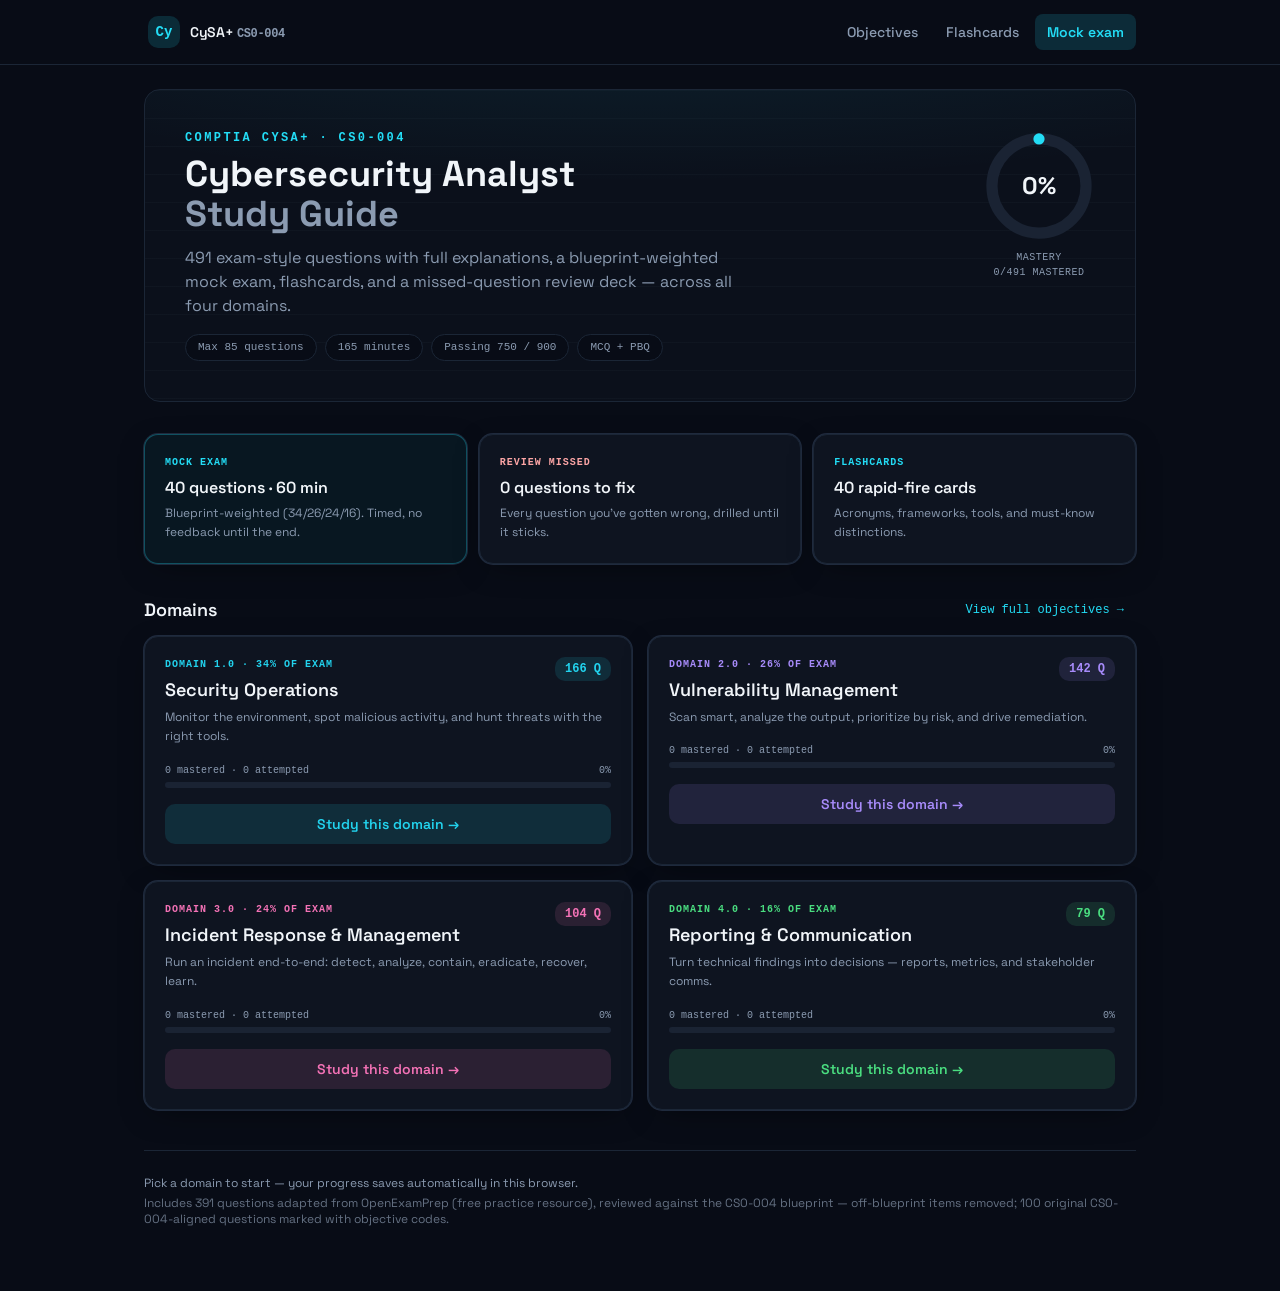
==== commit ef3cea80: "CS0-004 alignment pass" ====
--- a/docs/index.html
+++ b/docs/index.html
@@ -12,8 +12,8 @@
     <link rel="preconnect" href="https://fonts.googleapis.com" />
     <link rel="preconnect" href="https://fonts.gstatic.com" crossorigin />
     <link href="https://fonts.googleapis.com/css2?family=Space+Grotesk:wght@400;500;600;700&family=JetBrains+Mono:wght@400;500;600&display=swap" rel="stylesheet" />
-    <script type="module" crossorigin src="./assets/index-NfQPNJmz.js"></script>
-    <link rel="stylesheet" crossorigin href="./assets/index-MYJMttbf.css">
+    <script type="module" crossorigin src="./assets/index-I6IS-4zT.js"></script>
+    <link rel="stylesheet" crossorigin href="./assets/index-dH3VctBJ.css">
   </head>
   <body>
     <div id="root"></div>
--- a/docs/assets/index-dH3VctBJ.css
+++ b/docs/assets/index-dH3VctBJ.css
@@ -0,0 +1 @@
+*,:before,:after{--tw-border-spacing-x: 0;--tw-border-spacing-y: 0;--tw-translate-x: 0;--tw-translate-y: 0;--tw-rotate: 0;--tw-skew-x: 0;--tw-skew-y: 0;--tw-scale-x: 1;--tw-scale-y: 1;--tw-pan-x: ;--tw-pan-y: ;--tw-pinch-zoom: ;--tw-scroll-snap-strictness: proximity;--tw-gradient-from-position: ;--tw-gradient-via-position: ;--tw-gradient-to-position: ;--tw-ordinal: ;--tw-slashed-zero: ;--tw-numeric-figure: ;--tw-numeric-spacing: ;--tw-numeric-fraction: ;--tw-ring-inset: ;--tw-ring-offset-width: 0px;--tw-ring-offset-color: #fff;--tw-ring-color: rgb(59 130 246 / .5);--tw-ring-offset-shadow: 0 0 #0000;--tw-ring-shadow: 0 0 #0000;--tw-shadow: 0 0 #0000;--tw-shadow-colored: 0 0 #0000;--tw-blur: ;--tw-brightness: ;--tw-contrast: ;--tw-grayscale: ;--tw-hue-rotate: ;--tw-invert: ;--tw-saturate: ;--tw-sepia: ;--tw-drop-shadow: ;--tw-backdrop-blur: ;--tw-backdrop-brightness: ;--tw-backdrop-contrast: ;--tw-backdrop-grayscale: ;--tw-backdrop-hue-rotate: ;--tw-backdrop-invert: ;--tw-backdrop-opacity: ;--tw-backdrop-saturate: ;--tw-backdrop-sepia: ;--tw-contain-size: ;--tw-contain-layout: ;--tw-contain-paint: ;--tw-contain-style: }::backdrop{--tw-border-spacing-x: 0;--tw-border-spacing-y: 0;--tw-translate-x: 0;--tw-translate-y: 0;--tw-rotate: 0;--tw-skew-x: 0;--tw-skew-y: 0;--tw-scale-x: 1;--tw-scale-y: 1;--tw-pan-x: ;--tw-pan-y: ;--tw-pinch-zoom: ;--tw-scroll-snap-strictness: proximity;--tw-gradient-from-position: ;--tw-gradient-via-position: ;--tw-gradient-to-position: ;--tw-ordinal: ;--tw-slashed-zero: ;--tw-numeric-figure: ;--tw-numeric-spacing: ;--tw-numeric-fraction: ;--tw-ring-inset: ;--tw-ring-offset-width: 0px;--tw-ring-offset-color: #fff;--tw-ring-color: rgb(59 130 246 / .5);--tw-ring-offset-shadow: 0 0 #0000;--tw-ring-shadow: 0 0 #0000;--tw-shadow: 0 0 #0000;--tw-shadow-colored: 0 0 #0000;--tw-blur: ;--tw-brightness: ;--tw-contrast: ;--tw-grayscale: ;--tw-hue-rotate: ;--tw-invert: ;--tw-saturate: ;--tw-sepia: ;--tw-drop-shadow: ;--tw-backdrop-blur: ;--tw-backdrop-brightness: ;--tw-backdrop-contrast: ;--tw-backdrop-grayscale: ;--tw-backdrop-hue-rotate: ;--tw-backdrop-invert: ;--tw-backdrop-opacity: ;--tw-backdrop-saturate: ;--tw-backdrop-sepia: ;--tw-contain-size: ;--tw-contain-layout: ;--tw-contain-paint: ;--tw-contain-style: }*,:before,:after{box-sizing:border-box;border-width:0;border-style:solid;border-color:#e5e7eb}:before,:after{--tw-content: ""}html,:host{line-height:1.5;-webkit-text-size-adjust:100%;-moz-tab-size:4;-o-tab-size:4;tab-size:4;font-family:ui-sans-serif,system-ui,sans-serif,"Apple Color Emoji","Segoe UI Emoji",Segoe UI Symbol,"Noto Color Emoji";font-feature-settings:normal;font-variation-settings:normal;-webkit-tap-highlight-color:transparent}body{margin:0;line-height:inherit}hr{height:0;color:inherit;border-top-width:1px}abbr:where([title]){-webkit-text-decoration:underline dotted;text-decoration:underline dotted}h1,h2,h3,h4,h5,h6{font-size:inherit;font-weight:inherit}a{color:inherit;text-decoration:inherit}b,strong{font-weight:bolder}code,kbd,samp,pre{font-family:ui-monospace,SFMono-Regular,Menlo,Monaco,Consolas,Liberation Mono,Courier New,monospace;font-feature-settings:normal;font-variation-settings:normal;font-size:1em}small{font-size:80%}sub,sup{font-size:75%;line-height:0;position:relative;vertical-align:baseline}sub{bottom:-.25em}sup{top:-.5em}table{text-indent:0;border-color:inherit;border-collapse:collapse}button,input,optgroup,select,textarea{font-family:inherit;font-feature-settings:inherit;font-variation-settings:inherit;font-size:100%;font-weight:inherit;line-height:inherit;letter-spacing:inherit;color:inherit;margin:0;padding:0}button,select{text-transform:none}button,input:where([type=button]),input:where([type=reset]),input:where([type=submit]){-webkit-appearance:button;background-color:transparent;background-image:none}:-moz-focusring{outline:auto}:-moz-ui-invalid{box-shadow:none}progress{vertical-align:baseline}::-webkit-inner-spin-button,::-webkit-outer-spin-button{height:auto}[type=search]{-webkit-appearance:textfield;outline-offset:-2px}::-webkit-search-decoration{-webkit-appearance:none}::-webkit-file-upload-button{-webkit-appearance:button;font:inherit}summary{display:list-item}blockquote,dl,dd,h1,h2,h3,h4,h5,h6,hr,figure,p,pre{margin:0}fieldset{margin:0;padding:0}legend{padding:0}ol,ul,menu{list-style:none;margin:0;padding:0}dialog{padding:0}textarea{resize:vertical}input::-moz-placeholder,textarea::-moz-placeholder{opacity:1;color:#9ca3af}input::placeholder,textarea::placeholder{opacity:1;color:#9ca3af}button,[role=button]{cursor:pointer}:disabled{cursor:default}img,svg,video,canvas,audio,iframe,embed,object{display:block;vertical-align:middle}img,video{max-width:100%;height:auto}[hidden]:where(:not([hidden=until-found])){display:none}:root{--background: 222 47% 6%;--foreground: 210 40% 96%;--card: 220 39% 9%;--card-foreground: 210 40% 96%;--popover: 220 39% 9%;--popover-foreground: 210 40% 96%;--primary: 187 92% 55%;--primary-foreground: 222 47% 6%;--secondary: 217 33% 15%;--secondary-foreground: 210 40% 96%;--muted: 217 33% 15%;--muted-foreground: 215 20% 62%;--accent: 217 33% 15%;--accent-foreground: 210 40% 96%;--destructive: 0 72% 55%;--destructive-foreground: 210 40% 96%;--border: 217 33% 16%;--input: 217 33% 18%;--ring: 187 92% 55%;--radius: .625rem;--sidebar-background: 220 39% 9%;--sidebar-foreground: 210 40% 96%;--sidebar-primary: 187 92% 55%;--sidebar-primary-foreground: 222 47% 6%;--sidebar-accent: 217 33% 15%;--sidebar-accent-foreground: 210 40% 96%;--sidebar-border: 217 33% 16%;--sidebar-ring: 187 92% 55%}*{border-color:hsl(var(--border))}body{background-color:hsl(var(--background));color:hsl(var(--foreground));font-family:Space Grotesk,ui-sans-serif,system-ui,sans-serif;-webkit-font-smoothing:antialiased}code,kbd,.font-mono{font-family:JetBrains Mono,ui-monospace,monospace}::-moz-selection{background:#23ddf64d}::selection{background:#23ddf64d}.container{width:100%}@media(min-width:640px){.container{max-width:640px}}@media(min-width:768px){.container{max-width:768px}}@media(min-width:1024px){.container{max-width:1024px}}@media(min-width:1280px){.container{max-width:1280px}}@media(min-width:1536px){.container{max-width:1536px}}.sr-only{position:absolute;width:1px;height:1px;padding:0;margin:-1px;overflow:hidden;clip:rect(0,0,0,0);white-space:nowrap;border-width:0}.pointer-events-none{pointer-events:none}.visible{visibility:visible}.invisible{visibility:hidden}.static{position:static}.fixed{position:fixed}.absolute{position:absolute}.relative{position:relative}.sticky{position:sticky}.inset-0{inset:0}.inset-x-0{left:0;right:0}.inset-y-0{top:0;bottom:0}.-bottom-12{bottom:-3rem}.-left-12{left:-3rem}.-right-12{right:-3rem}.-top-12{top:-3rem}.bottom-0{bottom:0}.left-0{left:0}.left-1\/2{left:50%}.left-2{left:.5rem}.left-\[50\%\]{left:50%}.right-0{right:0}.right-1{right:.25rem}.right-2{right:.5rem}.right-3{right:.75rem}.right-4{right:1rem}.top-0{top:0}.top-1\.5{top:.375rem}.top-1\/2{top:50%}.top-3\.5{top:.875rem}.top-4{top:1rem}.top-\[1px\]{top:1px}.top-\[50\%\]{top:50%}.top-\[60\%\]{top:60%}.top-full{top:100%}.isolate{isolation:isolate}.z-10{z-index:10}.z-20{z-index:20}.z-50{z-index:50}.z-\[1\]{z-index:1}.order-first{order:-9999}.order-last{order:9999}.col-start-2{grid-column-start:2}.row-span-2{grid-row:span 2 / span 2}.row-start-1{grid-row-start:1}.\!m-0{margin:0!important}.-mx-1{margin-left:-.25rem;margin-right:-.25rem}.-mx-4{margin-left:-1rem;margin-right:-1rem}.-my-2{margin-top:-.5rem;margin-bottom:-.5rem}.mx-2{margin-left:.5rem;margin-right:.5rem}.mx-3\.5{margin-left:.875rem;margin-right:.875rem}.mx-auto{margin-left:auto;margin-right:auto}.my-0{margin-top:0;margin-bottom:0}.my-0\.5{margin-top:.125rem;margin-bottom:.125rem}.my-1{margin-top:.25rem;margin-bottom:.25rem}.-ml-4{margin-left:-1rem}.-mt-4{margin-top:-1rem}.mb-1{margin-bottom:.25rem}.mb-1\.5{margin-bottom:.375rem}.mb-2{margin-bottom:.5rem}.mb-3{margin-bottom:.75rem}.mb-4{margin-bottom:1rem}.mb-6{margin-bottom:1.5rem}.mb-8{margin-bottom:2rem}.ml-1{margin-left:.25rem}.ml-4{margin-left:1rem}.ml-auto{margin-left:auto}.mt-0\.5{margin-top:.125rem}.mt-1{margin-top:.25rem}.mt-1\.5{margin-top:.375rem}.mt-10{margin-top:2.5rem}.mt-2{margin-top:.5rem}.mt-3{margin-top:.75rem}.mt-4{margin-top:1rem}.mt-6{margin-top:1.5rem}.mt-8{margin-top:2rem}.mt-auto{margin-top:auto}.line-clamp-1{overflow:hidden;display:-webkit-box;-webkit-box-orient:vertical;-webkit-line-clamp:1}.line-clamp-2{overflow:hidden;display:-webkit-box;-webkit-box-orient:vertical;-webkit-line-clamp:2}.block{display:block}.inline-block{display:inline-block}.flex{display:flex}.inline-flex{display:inline-flex}.table{display:table}.table-caption{display:table-caption}.table-cell{display:table-cell}.table-row{display:table-row}.grid{display:grid}.contents{display:contents}.hidden{display:none}.aspect-square{aspect-ratio:1 / 1}.aspect-video{aspect-ratio:16 / 9}.size-10{width:2.5rem;height:2.5rem}.size-2{width:.5rem;height:.5rem}.size-2\.5{width:.625rem;height:.625rem}.size-3{width:.75rem;height:.75rem}.size-3\.5{width:.875rem;height:.875rem}.size-4{width:1rem;height:1rem}.size-6{width:1.5rem;height:1.5rem}.size-7{width:1.75rem;height:1.75rem}.size-8{width:2rem;height:2rem}.size-9{width:2.25rem;height:2.25rem}.size-auto{width:auto;height:auto}.size-full{width:100%;height:100%}.h-1{height:.25rem}.h-1\.5{height:.375rem}.h-10{height:2.5rem}.h-12{height:3rem}.h-2{height:.5rem}.h-2\.5{height:.625rem}.h-28{height:7rem}.h-4{height:1rem}.h-5{height:1.25rem}.h-6{height:1.5rem}.h-7{height:1.75rem}.h-8{height:2rem}.h-9{height:2.25rem}.h-\[1\.15rem\]{height:1.15rem}.h-\[calc\(100\%-1px\)\]{height:calc(100% - 1px)}.h-\[var\(--radix-navigation-menu-viewport-height\)\]{height:var(--radix-navigation-menu-viewport-height)}.h-\[var\(--radix-select-trigger-height\)\]{height:var(--radix-select-trigger-height)}.h-auto{height:auto}.h-full{height:100%}.h-px{height:1px}.h-svh{height:100svh}.max-h-\[300px\]{max-height:300px}.min-h-0{min-height:0px}.min-h-16{min-height:4rem}.min-h-4{min-height:1rem}.min-h-64{min-height:16rem}.min-h-\[60vh\]{min-height:60vh}.min-h-dvh{min-height:100dvh}.min-h-svh{min-height:100svh}.w-0{width:0px}.w-1{width:.25rem}.w-10{width:2.5rem}.w-16{width:4rem}.w-2{width:.5rem}.w-2\.5{width:.625rem}.w-20{width:5rem}.w-28{width:7rem}.w-3{width:.75rem}.w-3\/4{width:75%}.w-4{width:1rem}.w-5{width:1.25rem}.w-6{width:1.5rem}.w-64{width:16rem}.w-72{width:18rem}.w-8{width:2rem}.w-9{width:2.25rem}.w-\[100px\]{width:100px}.w-auto{width:auto}.w-fit{width:-moz-fit-content;width:fit-content}.w-full{width:100%}.w-max{width:-moz-max-content;width:max-content}.w-px{width:1px}.min-w-0{min-width:0px}.min-w-10{min-width:2.5rem}.min-w-5{min-width:1.25rem}.min-w-8{min-width:2rem}.min-w-9{min-width:2.25rem}.min-w-\[12rem\]{min-width:12rem}.min-w-\[8rem\]{min-width:8rem}.min-w-\[var\(--radix-select-trigger-width\)\]{min-width:var(--radix-select-trigger-width)}.max-w-2xl{max-width:42rem}.max-w-3xl{max-width:48rem}.max-w-5xl{max-width:64rem}.max-w-\[calc\(100\%-2rem\)\]{max-width:calc(100% - 2rem)}.max-w-max{max-width:-moz-max-content;max-width:max-content}.max-w-md{max-width:28rem}.max-w-sm{max-width:24rem}.max-w-xl{max-width:36rem}.flex-1{flex:1 1 0%}.shrink-0{flex-shrink:0}.grow{flex-grow:1}.grow-0{flex-grow:0}.basis-full{flex-basis:100%}.caption-bottom{caption-side:bottom}.border-collapse{border-collapse:collapse}.-translate-x-1\/2{--tw-translate-x: -50%;transform:translate(var(--tw-translate-x),var(--tw-translate-y)) rotate(var(--tw-rotate)) skew(var(--tw-skew-x)) skewY(var(--tw-skew-y)) scaleX(var(--tw-scale-x)) scaleY(var(--tw-scale-y))}.-translate-x-px{--tw-translate-x: -1px;transform:translate(var(--tw-translate-x),var(--tw-translate-y)) rotate(var(--tw-rotate)) skew(var(--tw-skew-x)) skewY(var(--tw-skew-y)) scaleX(var(--tw-scale-x)) scaleY(var(--tw-scale-y))}.-translate-y-1\/2{--tw-translate-y: -50%;transform:translate(var(--tw-translate-x),var(--tw-translate-y)) rotate(var(--tw-rotate)) skew(var(--tw-skew-x)) skewY(var(--tw-skew-y)) scaleX(var(--tw-scale-x)) scaleY(var(--tw-scale-y))}.translate-x-\[-50\%\]{--tw-translate-x: -50%;transform:translate(var(--tw-translate-x),var(--tw-translate-y)) rotate(var(--tw-rotate)) skew(var(--tw-skew-x)) skewY(var(--tw-skew-y)) scaleX(var(--tw-scale-x)) scaleY(var(--tw-scale-y))}.translate-x-px{--tw-translate-x: 1px;transform:translate(var(--tw-translate-x),var(--tw-translate-y)) rotate(var(--tw-rotate)) skew(var(--tw-skew-x)) skewY(var(--tw-skew-y)) scaleX(var(--tw-scale-x)) scaleY(var(--tw-scale-y))}.translate-y-0\.5{--tw-translate-y: .125rem;transform:translate(var(--tw-translate-x),var(--tw-translate-y)) rotate(var(--tw-rotate)) skew(var(--tw-skew-x)) skewY(var(--tw-skew-y)) scaleX(var(--tw-scale-x)) scaleY(var(--tw-scale-y))}.translate-y-\[-50\%\]{--tw-translate-y: -50%;transform:translate(var(--tw-translate-x),var(--tw-translate-y)) rotate(var(--tw-rotate)) skew(var(--tw-skew-x)) skewY(var(--tw-skew-y)) scaleX(var(--tw-scale-x)) scaleY(var(--tw-scale-y))}.translate-y-\[calc\(-50\%_-_2px\)\]{--tw-translate-y: calc(-50% - 2px) ;transform:translate(var(--tw-translate-x),var(--tw-translate-y)) rotate(var(--tw-rotate)) skew(var(--tw-skew-x)) skewY(var(--tw-skew-y)) scaleX(var(--tw-scale-x)) scaleY(var(--tw-scale-y))}.-rotate-90{--tw-rotate: -90deg;transform:translate(var(--tw-translate-x),var(--tw-translate-y)) rotate(var(--tw-rotate)) skew(var(--tw-skew-x)) skewY(var(--tw-skew-y)) scaleX(var(--tw-scale-x)) scaleY(var(--tw-scale-y))}.rotate-180{--tw-rotate: 180deg;transform:translate(var(--tw-translate-x),var(--tw-translate-y)) rotate(var(--tw-rotate)) skew(var(--tw-skew-x)) skewY(var(--tw-skew-y)) scaleX(var(--tw-scale-x)) scaleY(var(--tw-scale-y))}.rotate-45{--tw-rotate: 45deg;transform:translate(var(--tw-translate-x),var(--tw-translate-y)) rotate(var(--tw-rotate)) skew(var(--tw-skew-x)) skewY(var(--tw-skew-y)) scaleX(var(--tw-scale-x)) scaleY(var(--tw-scale-y))}.rotate-90{--tw-rotate: 90deg;transform:translate(var(--tw-translate-x),var(--tw-translate-y)) rotate(var(--tw-rotate)) skew(var(--tw-skew-x)) skewY(var(--tw-skew-y)) scaleX(var(--tw-scale-x)) scaleY(var(--tw-scale-y))}.transform{transform:translate(var(--tw-translate-x),var(--tw-translate-y)) rotate(var(--tw-rotate)) skew(var(--tw-skew-x)) skewY(var(--tw-skew-y)) scaleX(var(--tw-scale-x)) scaleY(var(--tw-scale-y))}@keyframes caret-blink{0%,70%,to{opacity:1}20%,50%{opacity:0}}.animate-caret-blink{animation:caret-blink 1.25s ease-out infinite}@keyframes pulse{50%{opacity:.5}}.animate-pulse{animation:pulse 2s cubic-bezier(.4,0,.6,1) infinite}@keyframes spin{to{transform:rotate(360deg)}}.animate-spin{animation:spin 1s linear infinite}.cursor-default{cursor:default}.cursor-pointer{cursor:pointer}.cursor-text{cursor:text}.touch-none{touch-action:none}.select-none{-webkit-user-select:none;-moz-user-select:none;user-select:none}.resize-none{resize:none}.scroll-my-1{scroll-margin-top:.25rem;scroll-margin-bottom:.25rem}.scroll-py-1{scroll-padding-top:.25rem;scroll-padding-bottom:.25rem}.list-disc{list-style-type:disc}.list-none{list-style-type:none}.auto-rows-min{grid-auto-rows:min-content}.grid-cols-\[0_1fr\]{grid-template-columns:0 1fr}.grid-rows-\[auto_auto\]{grid-template-rows:auto auto}.flex-row{flex-direction:row}.flex-col{flex-direction:column}.flex-col-reverse{flex-direction:column-reverse}.flex-wrap{flex-wrap:wrap}.place-content-center{place-content:center}.items-start{align-items:flex-start}.items-end{align-items:flex-end}.items-center{align-items:center}.items-stretch{align-items:stretch}.justify-start{justify-content:flex-start}.justify-center{justify-content:center}.justify-between{justify-content:space-between}.justify-items-start{justify-items:start}.gap-0\.5{gap:.125rem}.gap-1{gap:.25rem}.gap-1\.5{gap:.375rem}.gap-2{gap:.5rem}.gap-2\.5{gap:.625rem}.gap-3{gap:.75rem}.gap-4{gap:1rem}.gap-6{gap:1.5rem}.gap-7{gap:1.75rem}.gap-\[--spacing\(var\(--gap\)\)\]{gap:var(--spacing(var(--gap)))}.gap-y-0\.5{row-gap:.125rem}.space-y-1\.5>:not([hidden])~:not([hidden]){--tw-space-y-reverse: 0;margin-top:calc(.375rem * calc(1 - var(--tw-space-y-reverse)));margin-bottom:calc(.375rem * var(--tw-space-y-reverse))}.space-y-3>:not([hidden])~:not([hidden]){--tw-space-y-reverse: 0;margin-top:calc(.75rem * calc(1 - var(--tw-space-y-reverse)));margin-bottom:calc(.75rem * var(--tw-space-y-reverse))}.space-y-4>:not([hidden])~:not([hidden]){--tw-space-y-reverse: 0;margin-top:calc(1rem * calc(1 - var(--tw-space-y-reverse)));margin-bottom:calc(1rem * var(--tw-space-y-reverse))}.self-start{align-self:flex-start}.self-stretch{align-self:stretch}.justify-self-end{justify-self:end}.overflow-auto{overflow:auto}.overflow-hidden{overflow:hidden}.overflow-x-auto{overflow-x:auto}.overflow-y-auto{overflow-y:auto}.overflow-x-hidden{overflow-x:hidden}.truncate{overflow:hidden;text-overflow:ellipsis;white-space:nowrap}.whitespace-nowrap{white-space:nowrap}.text-balance{text-wrap:balance}.break-words{overflow-wrap:break-word}.rounded{border-radius:.25rem}.rounded-2xl{border-radius:1rem}.rounded-\[2px\]{border-radius:2px}.rounded-\[4px\]{border-radius:4px}.rounded-\[calc\(var\(--radius\)-5px\)\]{border-radius:calc(var(--radius) - 5px)}.rounded-\[inherit\]{border-radius:inherit}.rounded-full{border-radius:9999px}.rounded-lg{border-radius:var(--radius)}.rounded-md{border-radius:calc(var(--radius) - 2px)}.rounded-none{border-radius:0}.rounded-sm{border-radius:calc(var(--radius) - 4px)}.rounded-xl{border-radius:calc(var(--radius) + 4px)}.rounded-xs{border-radius:calc(var(--radius) - 6px)}.rounded-l-md{border-top-left-radius:calc(var(--radius) - 2px);border-bottom-left-radius:calc(var(--radius) - 2px)}.rounded-r-md{border-top-right-radius:calc(var(--radius) - 2px);border-bottom-right-radius:calc(var(--radius) - 2px)}.rounded-tl-sm{border-top-left-radius:calc(var(--radius) - 4px)}.border{border-width:1px}.border-0{border-width:0px}.border-2{border-width:2px}.border-\[1\.5px\]{border-width:1.5px}.border-y{border-top-width:1px;border-bottom-width:1px}.border-b{border-bottom-width:1px}.border-l{border-left-width:1px}.border-r{border-right-width:1px}.border-t{border-top-width:1px}.border-dashed{border-style:dashed}.border-border{border-color:hsl(var(--border))}.border-border\/50{border-color:hsl(var(--border) / .5)}.border-emerald-400\/40{border-color:#34d39966}.border-emerald-400\/70{border-color:#34d399b3}.border-input{border-color:hsl(var(--input))}.border-primary{border-color:hsl(var(--primary))}.border-primary\/30{border-color:hsl(var(--primary) / .3)}.border-primary\/40{border-color:hsl(var(--primary) / .4)}.border-red-400\/40{border-color:#f8717166}.border-red-400\/70{border-color:#f87171b3}.border-sidebar-border{border-color:hsl(var(--sidebar-border))}.border-transparent{border-color:transparent}.border-l-transparent{border-left-color:transparent}.border-t-primary{border-top-color:hsl(var(--primary))}.border-t-transparent{border-top-color:transparent}.bg-accent{background-color:hsl(var(--accent))}.bg-amber-400{--tw-bg-opacity: 1;background-color:rgb(251 191 36 / var(--tw-bg-opacity, 1))}.bg-amber-400\/15{background-color:#fbbf2426}.bg-background{background-color:hsl(var(--background))}.bg-background\/50{background-color:hsl(var(--background) / .5)}.bg-background\/60{background-color:hsl(var(--background) / .6)}.bg-background\/95{background-color:hsl(var(--background) / .95)}.bg-black\/50{background-color:#00000080}.bg-border{background-color:hsl(var(--border))}.bg-card{background-color:hsl(var(--card))}.bg-card\/50{background-color:hsl(var(--card) / .5)}.bg-destructive{--tw-bg-opacity: 1;background-color:hsl(var(--destructive) / var(--tw-bg-opacity, 1))}.bg-emerald-400{--tw-bg-opacity: 1;background-color:rgb(52 211 153 / var(--tw-bg-opacity, 1))}.bg-emerald-400\/10{background-color:#34d3991a}.bg-emerald-400\/15{background-color:#34d39926}.bg-emerald-400\/20{background-color:#34d39933}.bg-emerald-400\/5{background-color:#34d3990d}.bg-foreground{background-color:hsl(var(--foreground))}.bg-input{background-color:hsl(var(--input))}.bg-muted{background-color:hsl(var(--muted))}.bg-muted\/50{background-color:hsl(var(--muted) / .5)}.bg-popover{background-color:hsl(var(--popover))}.bg-primary{background-color:hsl(var(--primary))}.bg-primary\/10{background-color:hsl(var(--primary) / .1)}.bg-primary\/15{background-color:hsl(var(--primary) / .15)}.bg-primary\/20{background-color:hsl(var(--primary) / .2)}.bg-primary\/5{background-color:hsl(var(--primary) / .05)}.bg-red-400\/10{background-color:#f871711a}.bg-red-400\/15{background-color:#f8717126}.bg-red-400\/20{background-color:#f8717133}.bg-red-400\/5{background-color:#f871710d}.bg-secondary{background-color:hsl(var(--secondary))}.bg-sidebar{background-color:hsl(var(--sidebar-background))}.bg-sidebar-border{background-color:hsl(var(--sidebar-border))}.bg-transparent{background-color:transparent}.bg-white{--tw-bg-opacity: 1;background-color:rgb(255 255 255 / var(--tw-bg-opacity, 1))}.fill-current{fill:currentColor}.fill-foreground{fill:hsl(var(--foreground))}.fill-primary{fill:hsl(var(--primary))}.p-0{padding:0}.p-1{padding:.25rem}.p-2{padding:.5rem}.p-3{padding:.75rem}.p-4{padding:1rem}.p-5{padding:1.25rem}.p-6{padding:1.5rem}.p-8{padding:2rem}.p-\[3px\]{padding:3px}.p-px{padding:1px}.px-1{padding-left:.25rem;padding-right:.25rem}.px-1\.5{padding-left:.375rem;padding-right:.375rem}.px-2{padding-left:.5rem;padding-right:.5rem}.px-2\.5{padding-left:.625rem;padding-right:.625rem}.px-3{padding-left:.75rem;padding-right:.75rem}.px-3\.5{padding-left:.875rem;padding-right:.875rem}.px-4{padding-left:1rem;padding-right:1rem}.px-5{padding-left:1.25rem;padding-right:1.25rem}.px-6{padding-left:1.5rem;padding-right:1.5rem}.py-0\.5{padding-top:.125rem;padding-bottom:.125rem}.py-1{padding-top:.25rem;padding-bottom:.25rem}.py-1\.5{padding-top:.375rem;padding-bottom:.375rem}.py-2{padding-top:.5rem;padding-bottom:.5rem}.py-2\.5{padding-top:.625rem;padding-bottom:.625rem}.py-3{padding-top:.75rem;padding-bottom:.75rem}.py-4{padding-top:1rem;padding-bottom:1rem}.py-6{padding-top:1.5rem;padding-bottom:1.5rem}.pb-16{padding-bottom:4rem}.pb-3{padding-bottom:.75rem}.pb-4{padding-bottom:1rem}.pl-2{padding-left:.5rem}.pl-3{padding-left:.75rem}.pl-4{padding-left:1rem}.pl-8{padding-left:2rem}.pr-1{padding-right:.25rem}.pr-2{padding-right:.5rem}.pr-2\.5{padding-right:.625rem}.pr-3{padding-right:.75rem}.pr-8{padding-right:2rem}.pt-0{padding-top:0}.pt-1{padding-top:.25rem}.pt-3{padding-top:.75rem}.pt-4{padding-top:1rem}.pt-6{padding-top:1.5rem}.text-left{text-align:left}.text-center{text-align:center}.align-middle{vertical-align:middle}.font-mono{font-family:ui-monospace,SFMono-Regular,Menlo,Monaco,Consolas,Liberation Mono,Courier New,monospace}.font-sans{font-family:ui-sans-serif,system-ui,sans-serif,"Apple Color Emoji","Segoe UI Emoji",Segoe UI Symbol,"Noto Color Emoji"}.text-2xl{font-size:1.5rem;line-height:2rem}.text-3xl{font-size:1.875rem;line-height:2.25rem}.text-5xl{font-size:3rem;line-height:1}.text-\[0\.8rem\]{font-size:.8rem}.text-\[10px\]{font-size:10px}.text-\[11px\]{font-size:11px}.text-base{font-size:1rem;line-height:1.5rem}.text-lg{font-size:1.125rem;line-height:1.75rem}.text-sm{font-size:.875rem;line-height:1.25rem}.text-sm\/relaxed{font-size:.875rem;line-height:1.625}.text-xl{font-size:1.25rem;line-height:1.75rem}.text-xs{font-size:.75rem;line-height:1rem}.font-bold{font-weight:700}.font-medium{font-weight:500}.font-normal{font-weight:400}.font-semibold{font-weight:600}.uppercase{text-transform:uppercase}.italic{font-style:italic}.tabular-nums{--tw-numeric-spacing: tabular-nums;font-variant-numeric:var(--tw-ordinal) var(--tw-slashed-zero) var(--tw-numeric-figure) var(--tw-numeric-spacing) var(--tw-numeric-fraction)}.leading-none{line-height:1}.leading-normal{line-height:1.5}.leading-relaxed{line-height:1.625}.leading-snug{line-height:1.375}.leading-tight{line-height:1.25}.tracking-\[0\.2em\]{letter-spacing:.2em}.tracking-tight{letter-spacing:-.025em}.tracking-wider{letter-spacing:.05em}.tracking-widest{letter-spacing:.1em}.text-accent-foreground{color:hsl(var(--accent-foreground))}.text-amber-300{--tw-text-opacity: 1;color:rgb(252 211 77 / var(--tw-text-opacity, 1))}.text-background{color:hsl(var(--background))}.text-card-foreground{color:hsl(var(--card-foreground))}.text-current{color:currentColor}.text-destructive{--tw-text-opacity: 1;color:hsl(var(--destructive) / var(--tw-text-opacity, 1))}.text-emerald-200{--tw-text-opacity: 1;color:rgb(167 243 208 / var(--tw-text-opacity, 1))}.text-emerald-300{--tw-text-opacity: 1;color:rgb(110 231 183 / var(--tw-text-opacity, 1))}.text-foreground{color:hsl(var(--foreground))}.text-foreground\/80{color:hsl(var(--foreground) / .8)}.text-foreground\/85{color:hsl(var(--foreground) / .85)}.text-foreground\/90{color:hsl(var(--foreground) / .9)}.text-muted-foreground{color:hsl(var(--muted-foreground))}.text-muted-foreground\/70{color:hsl(var(--muted-foreground) / .7)}.text-popover-foreground{color:hsl(var(--popover-foreground))}.text-primary{color:hsl(var(--primary))}.text-primary-foreground{color:hsl(var(--primary-foreground))}.text-primary\/80{color:hsl(var(--primary) / .8)}.text-red-300{--tw-text-opacity: 1;color:rgb(252 165 165 / var(--tw-text-opacity, 1))}.text-red-300\/80{color:#fca5a5cc}.text-red-400{--tw-text-opacity: 1;color:rgb(248 113 113 / var(--tw-text-opacity, 1))}.text-secondary-foreground{color:hsl(var(--secondary-foreground))}.text-sidebar-foreground{color:hsl(var(--sidebar-foreground))}.text-sidebar-foreground\/70{color:hsl(var(--sidebar-foreground) / .7)}.text-white{--tw-text-opacity: 1;color:rgb(255 255 255 / var(--tw-text-opacity, 1))}.line-through{text-decoration-line:line-through}.underline-offset-4{text-underline-offset:4px}.opacity-0{opacity:0}.opacity-50{opacity:.5}.opacity-70{opacity:.7}.shadow{--tw-shadow: 0 1px 3px 0 rgb(0 0 0 / .1), 0 1px 2px -1px rgb(0 0 0 / .1);--tw-shadow-colored: 0 1px 3px 0 var(--tw-shadow-color), 0 1px 2px -1px var(--tw-shadow-color);box-shadow:var(--tw-ring-offset-shadow, 0 0 #0000),var(--tw-ring-shadow, 0 0 #0000),var(--tw-shadow)}.shadow-\[0_0_0_1px_hsl\(var\(--sidebar-border\)\)\]{--tw-shadow: 0 0 0 1px hsl(var(--sidebar-border));--tw-shadow-colored: 0 0 0 1px var(--tw-shadow-color);box-shadow:var(--tw-ring-offset-shadow, 0 0 #0000),var(--tw-ring-shadow, 0 0 #0000),var(--tw-shadow)}.shadow-lg{--tw-shadow: 0 10px 15px -3px rgb(0 0 0 / .1), 0 4px 6px -4px rgb(0 0 0 / .1);--tw-shadow-colored: 0 10px 15px -3px var(--tw-shadow-color), 0 4px 6px -4px var(--tw-shadow-color);box-shadow:var(--tw-ring-offset-shadow, 0 0 #0000),var(--tw-ring-shadow, 0 0 #0000),var(--tw-shadow)}.shadow-md{--tw-shadow: 0 4px 6px -1px rgb(0 0 0 / .1), 0 2px 4px -2px rgb(0 0 0 / .1);--tw-shadow-colored: 0 4px 6px -1px var(--tw-shadow-color), 0 2px 4px -2px var(--tw-shadow-color);box-shadow:var(--tw-ring-offset-shadow, 0 0 #0000),var(--tw-ring-shadow, 0 0 #0000),var(--tw-shadow)}.shadow-none{--tw-shadow: 0 0 #0000;--tw-shadow-colored: 0 0 #0000;box-shadow:var(--tw-ring-offset-shadow, 0 0 #0000),var(--tw-ring-shadow, 0 0 #0000),var(--tw-shadow)}.shadow-sm{--tw-shadow: 0 1px 2px 0 rgb(0 0 0 / .05);--tw-shadow-colored: 0 1px 2px 0 var(--tw-shadow-color);box-shadow:var(--tw-ring-offset-shadow, 0 0 #0000),var(--tw-ring-shadow, 0 0 #0000),var(--tw-shadow)}.shadow-xl{--tw-shadow: 0 20px 25px -5px rgb(0 0 0 / .1), 0 8px 10px -6px rgb(0 0 0 / .1);--tw-shadow-colored: 0 20px 25px -5px var(--tw-shadow-color), 0 8px 10px -6px var(--tw-shadow-color);box-shadow:var(--tw-ring-offset-shadow, 0 0 #0000),var(--tw-ring-shadow, 0 0 #0000),var(--tw-shadow)}.shadow-xs{--tw-shadow: 0 1px 2px 0 rgb(0 0 0 / .05);--tw-shadow-colored: 0 1px 2px 0 var(--tw-shadow-color);box-shadow:var(--tw-ring-offset-shadow, 0 0 #0000),var(--tw-ring-shadow, 0 0 #0000),var(--tw-shadow)}.outline-none{outline:2px solid transparent;outline-offset:2px}.outline{outline-style:solid}.ring{--tw-ring-offset-shadow: var(--tw-ring-inset) 0 0 0 var(--tw-ring-offset-width) var(--tw-ring-offset-color);--tw-ring-shadow: var(--tw-ring-inset) 0 0 0 calc(3px + var(--tw-ring-offset-width)) var(--tw-ring-color);box-shadow:var(--tw-ring-offset-shadow),var(--tw-ring-shadow),var(--tw-shadow, 0 0 #0000)}.ring-0{--tw-ring-offset-shadow: var(--tw-ring-inset) 0 0 0 var(--tw-ring-offset-width) var(--tw-ring-offset-color);--tw-ring-shadow: var(--tw-ring-inset) 0 0 0 calc(0px + var(--tw-ring-offset-width)) var(--tw-ring-color);box-shadow:var(--tw-ring-offset-shadow),var(--tw-ring-shadow),var(--tw-shadow, 0 0 #0000)}.ring-ring\/50{--tw-ring-color: hsl(var(--ring) / .5)}.ring-sidebar-ring{--tw-ring-color: hsl(var(--sidebar-ring))}.ring-offset-background{--tw-ring-offset-color: hsl(var(--background))}.filter{filter:var(--tw-blur) var(--tw-brightness) var(--tw-contrast) var(--tw-grayscale) var(--tw-hue-rotate) var(--tw-invert) var(--tw-saturate) var(--tw-sepia) var(--tw-drop-shadow)}.backdrop-blur{--tw-backdrop-blur: blur(8px);-webkit-backdrop-filter:var(--tw-backdrop-blur) var(--tw-backdrop-brightness) var(--tw-backdrop-contrast) var(--tw-backdrop-grayscale) var(--tw-backdrop-hue-rotate) var(--tw-backdrop-invert) var(--tw-backdrop-opacity) var(--tw-backdrop-saturate) var(--tw-backdrop-sepia);backdrop-filter:var(--tw-backdrop-blur) var(--tw-backdrop-brightness) var(--tw-backdrop-contrast) var(--tw-backdrop-grayscale) var(--tw-backdrop-hue-rotate) var(--tw-backdrop-invert) var(--tw-backdrop-opacity) var(--tw-backdrop-saturate) var(--tw-backdrop-sepia)}.transition{transition-property:color,background-color,border-color,text-decoration-color,fill,stroke,opacity,box-shadow,transform,filter,backdrop-filter;transition-timing-function:cubic-bezier(.4,0,.2,1);transition-duration:.15s}.transition-\[color\,box-shadow\]{transition-property:color,box-shadow;transition-timing-function:cubic-bezier(.4,0,.2,1);transition-duration:.15s}.transition-\[left\,right\,width\]{transition-property:left,right,width;transition-timing-function:cubic-bezier(.4,0,.2,1);transition-duration:.15s}.transition-\[margin\,opacity\]{transition-property:margin,opacity;transition-timing-function:cubic-bezier(.4,0,.2,1);transition-duration:.15s}.transition-\[width\,height\,padding\]{transition-property:width,height,padding;transition-timing-function:cubic-bezier(.4,0,.2,1);transition-duration:.15s}.transition-\[width\]{transition-property:width;transition-timing-function:cubic-bezier(.4,0,.2,1);transition-duration:.15s}.transition-all{transition-property:all;transition-timing-function:cubic-bezier(.4,0,.2,1);transition-duration:.15s}.transition-colors{transition-property:color,background-color,border-color,text-decoration-color,fill,stroke;transition-timing-function:cubic-bezier(.4,0,.2,1);transition-duration:.15s}.transition-none{transition-property:none}.transition-opacity{transition-property:opacity;transition-timing-function:cubic-bezier(.4,0,.2,1);transition-duration:.15s}.transition-shadow{transition-property:box-shadow;transition-timing-function:cubic-bezier(.4,0,.2,1);transition-duration:.15s}.transition-transform{transition-property:transform;transition-timing-function:cubic-bezier(.4,0,.2,1);transition-duration:.15s}.duration-100{transition-duration:.1s}.duration-1000{transition-duration:1s}.duration-200{transition-duration:.2s}.duration-300{transition-duration:.3s}.duration-500{transition-duration:.5s}.duration-700{transition-duration:.7s}.ease-in-out{transition-timing-function:cubic-bezier(.4,0,.2,1)}.ease-linear{transition-timing-function:linear}@keyframes enter{0%{opacity:var(--tw-enter-opacity, 1);transform:translate3d(var(--tw-enter-translate-x, 0),var(--tw-enter-translate-y, 0),0) scale3d(var(--tw-enter-scale, 1),var(--tw-enter-scale, 1),var(--tw-enter-scale, 1)) rotate(var(--tw-enter-rotate, 0))}}@keyframes exit{to{opacity:var(--tw-exit-opacity, 1);transform:translate3d(var(--tw-exit-translate-x, 0),var(--tw-exit-translate-y, 0),0) scale3d(var(--tw-exit-scale, 1),var(--tw-exit-scale, 1),var(--tw-exit-scale, 1)) rotate(var(--tw-exit-rotate, 0))}}.animate-in{animation-name:enter;animation-duration:.15s;--tw-enter-opacity: initial;--tw-enter-scale: initial;--tw-enter-rotate: initial;--tw-enter-translate-x: initial;--tw-enter-translate-y: initial}.fade-in-0{--tw-enter-opacity: 0}.zoom-in-95{--tw-enter-scale: .95}.duration-100{animation-duration:.1s}.duration-1000{animation-duration:1s}.duration-200{animation-duration:.2s}.duration-300{animation-duration:.3s}.duration-500{animation-duration:.5s}.duration-700{animation-duration:.7s}.ease-in-out{animation-timing-function:cubic-bezier(.4,0,.2,1)}.ease-linear{animation-timing-function:linear}.running{animation-play-state:running}.scanline-bg{background-image:radial-gradient(ellipse 80% 50% at 50% -20%,hsl(187 92% 55% / .08),transparent),linear-gradient(hsl(217 33% 12% / .4) 1px,transparent 1px);background-size:100% 100%,100% 28px}.card-glow{box-shadow:0 0 0 1px #1f2a3d,0 8px 32px -12px #0009}.\[--cell-size\:--spacing\(8\)\]{--cell-size: var(--spacing(8))}@media(prefers-reduced-motion:reduce){*,*:before,*:after{animation-duration:.01ms!important;transition-duration:.01ms!important}}.selection\:bg-primary *::-moz-selection{background-color:hsl(var(--primary))}.selection\:bg-primary *::selection{background-color:hsl(var(--primary))}.selection\:text-primary-foreground *::-moz-selection{color:hsl(var(--primary-foreground))}.selection\:text-primary-foreground *::selection{color:hsl(var(--primary-foreground))}.selection\:bg-primary::-moz-selection{background-color:hsl(var(--primary))}.selection\:bg-primary::selection{background-color:hsl(var(--primary))}.selection\:text-primary-foreground::-moz-selection{color:hsl(var(--primary-foreground))}.selection\:text-primary-foreground::selection{color:hsl(var(--primary-foreground))}.file\:inline-flex::file-selector-button{display:inline-flex}.file\:h-7::file-selector-button{height:1.75rem}.file\:border-0::file-selector-button{border-width:0px}.file\:bg-transparent::file-selector-button{background-color:transparent}.file\:text-sm::file-selector-button{font-size:.875rem;line-height:1.25rem}.file\:font-medium::file-selector-button{font-weight:500}.file\:text-foreground::file-selector-button{color:hsl(var(--foreground))}.placeholder\:text-muted-foreground::-moz-placeholder{color:hsl(var(--muted-foreground))}.placeholder\:text-muted-foreground::placeholder{color:hsl(var(--muted-foreground))}.after\:absolute:after{content:var(--tw-content);position:absolute}.after\:-inset-2:after{content:var(--tw-content);inset:-.5rem}.after\:inset-y-0:after{content:var(--tw-content);top:0;bottom:0}.after\:left-1\/2:after{content:var(--tw-content);left:50%}.after\:w-1:after{content:var(--tw-content);width:.25rem}.after\:w-\[2px\]:after{content:var(--tw-content);width:2px}.after\:-translate-x-1\/2:after{content:var(--tw-content);--tw-translate-x: -50%;transform:translate(var(--tw-translate-x),var(--tw-translate-y)) rotate(var(--tw-rotate)) skew(var(--tw-skew-x)) skewY(var(--tw-skew-y)) scaleX(var(--tw-scale-x)) scaleY(var(--tw-scale-y))}.first\:rounded-l-md:first-child{border-top-left-radius:calc(var(--radius) - 2px);border-bottom-left-radius:calc(var(--radius) - 2px)}.first\:border-l:first-child{border-left-width:1px}.last\:mt-0:last-child{margin-top:0}.last\:rounded-r-md:last-child{border-top-right-radius:calc(var(--radius) - 2px);border-bottom-right-radius:calc(var(--radius) - 2px)}.last\:border-b-0:last-child{border-bottom-width:0px}.hover\:scale-\[1\.01\]:hover{--tw-scale-x: 1.01;--tw-scale-y: 1.01;transform:translate(var(--tw-translate-x),var(--tw-translate-y)) rotate(var(--tw-rotate)) skew(var(--tw-skew-x)) skewY(var(--tw-skew-y)) scaleX(var(--tw-scale-x)) scaleY(var(--tw-scale-y))}.hover\:border-muted-foreground\/40:hover{border-color:hsl(var(--muted-foreground) / .4)}.hover\:border-primary\/50:hover{border-color:hsl(var(--primary) / .5)}.hover\:border-primary\/60:hover{border-color:hsl(var(--primary) / .6)}.hover\:border-red-400\/50:hover{border-color:#f8717180}.hover\:bg-accent:hover{background-color:hsl(var(--accent))}.hover\:bg-destructive\/90:hover{background-color:hsl(var(--destructive) / .9)}.hover\:bg-muted:hover{background-color:hsl(var(--muted))}.hover\:bg-muted\/50:hover{background-color:hsl(var(--muted) / .5)}.hover\:bg-primary\/10:hover{background-color:hsl(var(--primary) / .1)}.hover\:bg-primary\/20:hover{background-color:hsl(var(--primary) / .2)}.hover\:bg-primary\/25:hover{background-color:hsl(var(--primary) / .25)}.hover\:bg-primary\/5:hover{background-color:hsl(var(--primary) / .05)}.hover\:bg-primary\/90:hover{background-color:hsl(var(--primary) / .9)}.hover\:bg-red-400\/10:hover{background-color:#f871711a}.hover\:bg-red-400\/5:hover{background-color:#f871710d}.hover\:bg-secondary:hover{background-color:hsl(var(--secondary))}.hover\:bg-secondary\/50:hover{background-color:hsl(var(--secondary) / .5)}.hover\:bg-secondary\/60:hover{background-color:hsl(var(--secondary) / .6)}.hover\:bg-secondary\/80:hover{background-color:hsl(var(--secondary) / .8)}.hover\:bg-sidebar-accent:hover{background-color:hsl(var(--sidebar-accent))}.hover\:text-accent-foreground:hover{color:hsl(var(--accent-foreground))}.hover\:text-foreground:hover{color:hsl(var(--foreground))}.hover\:text-muted-foreground:hover{color:hsl(var(--muted-foreground))}.hover\:text-sidebar-accent-foreground:hover{color:hsl(var(--sidebar-accent-foreground))}.hover\:underline:hover{text-decoration-line:underline}.hover\:opacity-100:hover{opacity:1}.hover\:opacity-85:hover{opacity:.85}.hover\:opacity-90:hover{opacity:.9}.hover\:shadow-\[0_0_0_1px_hsl\(var\(--sidebar-accent\)\)\]:hover{--tw-shadow: 0 0 0 1px hsl(var(--sidebar-accent));--tw-shadow-colored: 0 0 0 1px var(--tw-shadow-color);box-shadow:var(--tw-ring-offset-shadow, 0 0 #0000),var(--tw-ring-shadow, 0 0 #0000),var(--tw-shadow)}.hover\:ring-4:hover{--tw-ring-offset-shadow: var(--tw-ring-inset) 0 0 0 var(--tw-ring-offset-width) var(--tw-ring-offset-color);--tw-ring-shadow: var(--tw-ring-inset) 0 0 0 calc(4px + var(--tw-ring-offset-width)) var(--tw-ring-color);box-shadow:var(--tw-ring-offset-shadow),var(--tw-ring-shadow),var(--tw-shadow, 0 0 #0000)}.hover\:after\:bg-sidebar-border:hover:after{content:var(--tw-content);background-color:hsl(var(--sidebar-border))}.focus\:z-10:focus{z-index:10}.focus\:bg-accent:focus{background-color:hsl(var(--accent))}.focus\:text-accent-foreground:focus{color:hsl(var(--accent-foreground))}.focus\:ring-2:focus{--tw-ring-offset-shadow: var(--tw-ring-inset) 0 0 0 var(--tw-ring-offset-width) var(--tw-ring-offset-color);--tw-ring-shadow: var(--tw-ring-inset) 0 0 0 calc(2px + var(--tw-ring-offset-width)) var(--tw-ring-color);box-shadow:var(--tw-ring-offset-shadow),var(--tw-ring-shadow),var(--tw-shadow, 0 0 #0000)}.focus\:ring-ring:focus{--tw-ring-color: hsl(var(--ring))}.focus\:ring-offset-2:focus{--tw-ring-offset-width: 2px}.focus-visible\:z-10:focus-visible{z-index:10}.focus-visible\:border-ring:focus-visible{border-color:hsl(var(--ring))}.focus-visible\:outline-none:focus-visible{outline:2px solid transparent;outline-offset:2px}.focus-visible\:outline-1:focus-visible{outline-width:1px}.focus-visible\:outline-ring:focus-visible{outline-color:hsl(var(--ring))}.focus-visible\:ring-0:focus-visible{--tw-ring-offset-shadow: var(--tw-ring-inset) 0 0 0 var(--tw-ring-offset-width) var(--tw-ring-offset-color);--tw-ring-shadow: var(--tw-ring-inset) 0 0 0 calc(0px + var(--tw-ring-offset-width)) var(--tw-ring-color);box-shadow:var(--tw-ring-offset-shadow),var(--tw-ring-shadow),var(--tw-shadow, 0 0 #0000)}.focus-visible\:ring-1:focus-visible{--tw-ring-offset-shadow: var(--tw-ring-inset) 0 0 0 var(--tw-ring-offset-width) var(--tw-ring-offset-color);--tw-ring-shadow: var(--tw-ring-inset) 0 0 0 calc(1px + var(--tw-ring-offset-width)) var(--tw-ring-color);box-shadow:var(--tw-ring-offset-shadow),var(--tw-ring-shadow),var(--tw-shadow, 0 0 #0000)}.focus-visible\:ring-2:focus-visible{--tw-ring-offset-shadow: var(--tw-ring-inset) 0 0 0 var(--tw-ring-offset-width) var(--tw-ring-offset-color);--tw-ring-shadow: var(--tw-ring-inset) 0 0 0 calc(2px + var(--tw-ring-offset-width)) var(--tw-ring-color);box-shadow:var(--tw-ring-offset-shadow),var(--tw-ring-shadow),var(--tw-shadow, 0 0 #0000)}.focus-visible\:ring-4:focus-visible{--tw-ring-offset-shadow: var(--tw-ring-inset) 0 0 0 var(--tw-ring-offset-width) var(--tw-ring-offset-color);--tw-ring-shadow: var(--tw-ring-inset) 0 0 0 calc(4px + var(--tw-ring-offset-width)) var(--tw-ring-color);box-shadow:var(--tw-ring-offset-shadow),var(--tw-ring-shadow),var(--tw-shadow, 0 0 #0000)}.focus-visible\:ring-\[3px\]:focus-visible{--tw-ring-offset-shadow: var(--tw-ring-inset) 0 0 0 var(--tw-ring-offset-width) var(--tw-ring-offset-color);--tw-ring-shadow: var(--tw-ring-inset) 0 0 0 calc(3px + var(--tw-ring-offset-width)) var(--tw-ring-color);box-shadow:var(--tw-ring-offset-shadow),var(--tw-ring-shadow),var(--tw-shadow, 0 0 #0000)}.focus-visible\:ring-inset:focus-visible{--tw-ring-inset: inset}.focus-visible\:ring-destructive\/20:focus-visible{--tw-ring-color: hsl(var(--destructive) / .2)}.focus-visible\:ring-ring:focus-visible{--tw-ring-color: hsl(var(--ring))}.focus-visible\:ring-ring\/50:focus-visible{--tw-ring-color: hsl(var(--ring) / .5)}.focus-visible\:ring-offset-1:focus-visible{--tw-ring-offset-width: 1px}.active\:bg-sidebar-accent:active{background-color:hsl(var(--sidebar-accent))}.active\:text-sidebar-accent-foreground:active{color:hsl(var(--sidebar-accent-foreground))}.disabled\:pointer-events-none:disabled{pointer-events:none}.disabled\:cursor-not-allowed:disabled{cursor:not-allowed}.disabled\:opacity-40:disabled{opacity:.4}.disabled\:opacity-50:disabled{opacity:.5}.group\/menu-item:focus-within .group-focus-within\/menu-item\:opacity-100{opacity:1}.group\/menu-item:hover .group-hover\/menu-item\:opacity-100{opacity:1}.peer\/menu-button:hover~.peer-hover\/menu-button\:text-sidebar-accent-foreground{color:hsl(var(--sidebar-accent-foreground))}.peer:disabled~.peer-disabled\:cursor-not-allowed{cursor:not-allowed}.peer:disabled~.peer-disabled\:opacity-50{opacity:.5}.has-\[\>button\]\:ml-\[-0\.45rem\]:has(>button){margin-left:-.45rem}.has-\[\>button\]\:mr-\[-0\.45rem\]:has(>button){margin-right:-.45rem}.has-\[\>kbd\]\:ml-\[-0\.35rem\]:has(>kbd){margin-left:-.35rem}.has-\[\>kbd\]\:mr-\[-0\.35rem\]:has(>kbd){margin-right:-.35rem}.has-\[\>\[data-align\=block-end\]\]\:h-auto:has(>[data-align=block-end]){height:auto}.has-\[\>\[data-align\=block-start\]\]\:h-auto:has(>[data-align=block-start]){height:auto}.has-\[\>textarea\]\:h-auto:has(>textarea){height:auto}.has-\[\>\[data-slot\=field\]\]\:w-full:has(>[data-slot=field]){width:100%}.has-\[\>svg\]\:grid-cols-\[calc\(var\(--spacing\)\*4\)_1fr\]:has(>svg){grid-template-columns:calc(var(--spacing) * 4) 1fr}.has-\[\>\[data-align\=block-end\]\]\:flex-col:has(>[data-align=block-end]){flex-direction:column}.has-\[\>\[data-align\=block-start\]\]\:flex-col:has(>[data-align=block-start]){flex-direction:column}.has-\[\>\[data-slot\=field\]\]\:flex-col:has(>[data-slot=field]){flex-direction:column}.has-\[\>\[data-slot\=field-content\]\]\:items-start:has(>[data-slot=field-content]){align-items:flex-start}.has-\[\>\[data-slot\=button-group\]\]\:gap-2:has(>[data-slot=button-group]){gap:.5rem}.has-\[\>\[data-slot\=checkbox-group\]\]\:gap-3:has(>[data-slot=checkbox-group]){gap:.75rem}.has-\[\>\[data-slot\=radio-group\]\]\:gap-3:has(>[data-slot=radio-group]){gap:.75rem}.has-\[\>svg\]\:gap-x-3:has(>svg){-moz-column-gap:.75rem;column-gap:.75rem}.has-\[\>\[data-slot\=field\]\]\:rounded-md:has(>[data-slot=field]){border-radius:calc(var(--radius) - 2px)}.has-\[\>\[data-slot\=field\]\]\:border:has(>[data-slot=field]){border-width:1px}.has-\[\[data-slot\=input-group-control\]\:focus-visible\]\:border-ring:has([data-slot=input-group-control]:focus-visible){border-color:hsl(var(--ring))}.has-\[\[data-slot\]\[aria-invalid\=true\]\]\:border-destructive:has([data-slot][aria-invalid=true]){--tw-border-opacity: 1;border-color:hsl(var(--destructive) / var(--tw-border-opacity, 1))}.has-\[\>svg\]\:p-0:has(>svg){padding:0}.has-\[\>svg\]\:px-2:has(>svg){padding-left:.5rem;padding-right:.5rem}.has-\[\>svg\]\:px-2\.5:has(>svg){padding-left:.625rem;padding-right:.625rem}.has-\[\>svg\]\:px-3:has(>svg){padding-left:.75rem;padding-right:.75rem}.has-\[\>svg\]\:px-4:has(>svg){padding-left:1rem;padding-right:1rem}.has-\[\[data-slot\=input-group-control\]\:focus-visible\]\:ring-\[3px\]:has([data-slot=input-group-control]:focus-visible){--tw-ring-offset-shadow: var(--tw-ring-inset) 0 0 0 var(--tw-ring-offset-width) var(--tw-ring-offset-color);--tw-ring-shadow: var(--tw-ring-inset) 0 0 0 calc(3px + var(--tw-ring-offset-width)) var(--tw-ring-color);box-shadow:var(--tw-ring-offset-shadow),var(--tw-ring-shadow),var(--tw-shadow, 0 0 #0000)}.has-\[\[data-slot\=input-group-control\]\:focus-visible\]\:ring-ring\/50:has([data-slot=input-group-control]:focus-visible){--tw-ring-color: hsl(var(--ring) / .5)}.has-\[\[data-slot\]\[aria-invalid\=true\]\]\:ring-destructive\/20:has([data-slot][aria-invalid=true]){--tw-ring-color: hsl(var(--destructive) / .2)}.group\/item:has([data-slot=item-description]) .group-has-\[\[data-slot\=item-description\]\]\/item\:translate-y-0\.5{--tw-translate-y: .125rem;transform:translate(var(--tw-translate-x),var(--tw-translate-y)) rotate(var(--tw-rotate)) skew(var(--tw-skew-x)) skewY(var(--tw-skew-y)) scaleX(var(--tw-scale-x)) scaleY(var(--tw-scale-y))}.group\/item:has([data-slot=item-description]) .group-has-\[\[data-slot\=item-description\]\]\/item\:self-start{align-self:flex-start}.group\/field:has([data-orientation=horizontal]) .group-has-\[\[data-orientation\=horizontal\]\]\/field\:text-balance{text-wrap:balance}.group\/input-group:has(>input) .group-has-\[\>input\]\/input-group\:pb-2\.5{padding-bottom:.625rem}.group\/input-group:has(>input) .group-has-\[\>input\]\/input-group\:pt-2\.5{padding-top:.625rem}.aria-disabled\:pointer-events-none[aria-disabled=true]{pointer-events:none}.aria-disabled\:opacity-50[aria-disabled=true]{opacity:.5}.aria-selected\:text-muted-foreground[aria-selected=true]{color:hsl(var(--muted-foreground))}.data-\[disabled\=true\]\:pointer-events-none[data-disabled=true],.data-\[disabled\]\:pointer-events-none[data-disabled]{pointer-events:none}.data-\[vaul-drawer-direction\=bottom\]\:inset-x-0[data-vaul-drawer-direction=bottom]{left:0;right:0}.data-\[vaul-drawer-direction\=left\]\:inset-y-0[data-vaul-drawer-direction=left],.data-\[vaul-drawer-direction\=right\]\:inset-y-0[data-vaul-drawer-direction=right]{top:0;bottom:0}.data-\[vaul-drawer-direction\=top\]\:inset-x-0[data-vaul-drawer-direction=top]{left:0;right:0}.data-\[vaul-drawer-direction\=bottom\]\:bottom-0[data-vaul-drawer-direction=bottom]{bottom:0}.data-\[vaul-drawer-direction\=left\]\:left-0[data-vaul-drawer-direction=left]{left:0}.data-\[vaul-drawer-direction\=right\]\:right-0[data-vaul-drawer-direction=right]{right:0}.data-\[vaul-drawer-direction\=top\]\:top-0[data-vaul-drawer-direction=top]{top:0}.data-\[active\=true\]\:z-10[data-active=true]{z-index:10}.data-\[vaul-drawer-direction\=bottom\]\:mt-24[data-vaul-drawer-direction=bottom]{margin-top:6rem}.data-\[vaul-drawer-direction\=top\]\:mb-24[data-vaul-drawer-direction=top]{margin-bottom:6rem}.data-\[orientation\=horizontal\]\:h-1\.5[data-orientation=horizontal]{height:.375rem}.data-\[orientation\=horizontal\]\:h-full[data-orientation=horizontal]{height:100%}.data-\[orientation\=horizontal\]\:h-px[data-orientation=horizontal]{height:1px}.data-\[orientation\=vertical\]\:h-auto[data-orientation=vertical]{height:auto}.data-\[orientation\=vertical\]\:h-full[data-orientation=vertical]{height:100%}.data-\[panel-group-direction\=vertical\]\:h-px[data-panel-group-direction=vertical]{height:1px}.data-\[size\=default\]\:h-9[data-size=default]{height:2.25rem}.data-\[size\=sm\]\:h-8[data-size=sm]{height:2rem}.data-\[vaul-drawer-direction\=bottom\]\:max-h-\[80vh\][data-vaul-drawer-direction=bottom],.data-\[vaul-drawer-direction\=top\]\:max-h-\[80vh\][data-vaul-drawer-direction=top]{max-height:80vh}.data-\[orientation\=vertical\]\:min-h-44[data-orientation=vertical]{min-height:11rem}.data-\[orientation\=horizontal\]\:w-full[data-orientation=horizontal]{width:100%}.data-\[orientation\=vertical\]\:w-1\.5[data-orientation=vertical]{width:.375rem}.data-\[orientation\=vertical\]\:w-auto[data-orientation=vertical]{width:auto}.data-\[orientation\=vertical\]\:w-full[data-orientation=vertical]{width:100%}.data-\[orientation\=vertical\]\:w-px[data-orientation=vertical]{width:1px}.data-\[panel-group-direction\=vertical\]\:w-full[data-panel-group-direction=vertical]{width:100%}.data-\[vaul-drawer-direction\=left\]\:w-3\/4[data-vaul-drawer-direction=left],.data-\[vaul-drawer-direction\=right\]\:w-3\/4[data-vaul-drawer-direction=right]{width:75%}.data-\[side\=bottom\]\:translate-y-1[data-side=bottom]{--tw-translate-y: .25rem;transform:translate(var(--tw-translate-x),var(--tw-translate-y)) rotate(var(--tw-rotate)) skew(var(--tw-skew-x)) skewY(var(--tw-skew-y)) scaleX(var(--tw-scale-x)) scaleY(var(--tw-scale-y))}.data-\[side\=left\]\:-translate-x-1[data-side=left]{--tw-translate-x: -.25rem;transform:translate(var(--tw-translate-x),var(--tw-translate-y)) rotate(var(--tw-rotate)) skew(var(--tw-skew-x)) skewY(var(--tw-skew-y)) scaleX(var(--tw-scale-x)) scaleY(var(--tw-scale-y))}.data-\[side\=right\]\:translate-x-1[data-side=right]{--tw-translate-x: .25rem;transform:translate(var(--tw-translate-x),var(--tw-translate-y)) rotate(var(--tw-rotate)) skew(var(--tw-skew-x)) skewY(var(--tw-skew-y)) scaleX(var(--tw-scale-x)) scaleY(var(--tw-scale-y))}.data-\[side\=top\]\:-translate-y-1[data-side=top]{--tw-translate-y: -.25rem;transform:translate(var(--tw-translate-x),var(--tw-translate-y)) rotate(var(--tw-rotate)) skew(var(--tw-skew-x)) skewY(var(--tw-skew-y)) scaleX(var(--tw-scale-x)) scaleY(var(--tw-scale-y))}.data-\[state\=checked\]\:translate-x-\[calc\(100\%-2px\)\][data-state=checked]{--tw-translate-x: calc(100% - 2px) ;transform:translate(var(--tw-translate-x),var(--tw-translate-y)) rotate(var(--tw-rotate)) skew(var(--tw-skew-x)) skewY(var(--tw-skew-y)) scaleX(var(--tw-scale-x)) scaleY(var(--tw-scale-y))}.data-\[state\=unchecked\]\:translate-x-0[data-state=unchecked]{--tw-translate-x: 0px;transform:translate(var(--tw-translate-x),var(--tw-translate-y)) rotate(var(--tw-rotate)) skew(var(--tw-skew-x)) skewY(var(--tw-skew-y)) scaleX(var(--tw-scale-x)) scaleY(var(--tw-scale-y))}@keyframes accordion-up{0%{height:var(--radix-accordion-content-height)}to{height:0}}.data-\[state\=closed\]\:animate-accordion-up[data-state=closed]{animation:accordion-up .2s ease-out}@keyframes accordion-down{0%{height:0}to{height:var(--radix-accordion-content-height)}}.data-\[state\=open\]\:animate-accordion-down[data-state=open]{animation:accordion-down .2s ease-out}.data-\[orientation\=vertical\]\:flex-col[data-orientation=vertical],.data-\[panel-group-direction\=vertical\]\:flex-col[data-panel-group-direction=vertical]{flex-direction:column}.data-\[slot\=checkbox-group\]\:gap-3[data-slot=checkbox-group]{gap:.75rem}.data-\[range-end\=true\]\:rounded-md[data-range-end=true]{border-radius:calc(var(--radius) - 2px)}.data-\[range-middle\=true\]\:rounded-none[data-range-middle=true]{border-radius:0}.data-\[range-start\=true\]\:rounded-md[data-range-start=true]{border-radius:calc(var(--radius) - 2px)}.data-\[selected\=true\]\:rounded-none[data-selected=true],.data-\[spacing\=0\]\:rounded-none[data-spacing="0"]{border-radius:0}.data-\[range-end\=true\]\:rounded-r-md[data-range-end=true]{border-top-right-radius:calc(var(--radius) - 2px);border-bottom-right-radius:calc(var(--radius) - 2px)}.data-\[range-start\=true\]\:rounded-l-md[data-range-start=true]{border-top-left-radius:calc(var(--radius) - 2px);border-bottom-left-radius:calc(var(--radius) - 2px)}.data-\[vaul-drawer-direction\=bottom\]\:rounded-t-lg[data-vaul-drawer-direction=bottom]{border-top-left-radius:var(--radius);border-top-right-radius:var(--radius)}.data-\[vaul-drawer-direction\=top\]\:rounded-b-lg[data-vaul-drawer-direction=top]{border-bottom-right-radius:var(--radius);border-bottom-left-radius:var(--radius)}.data-\[spacing\=0\]\:data-\[variant\=outline\]\:border-l-0[data-variant=outline][data-spacing="0"]{border-left-width:0px}.data-\[vaul-drawer-direction\=bottom\]\:border-t[data-vaul-drawer-direction=bottom]{border-top-width:1px}.data-\[vaul-drawer-direction\=left\]\:border-r[data-vaul-drawer-direction=left]{border-right-width:1px}.data-\[vaul-drawer-direction\=right\]\:border-l[data-vaul-drawer-direction=right]{border-left-width:1px}.data-\[vaul-drawer-direction\=top\]\:border-b[data-vaul-drawer-direction=top]{border-bottom-width:1px}.data-\[active\=true\]\:border-ring[data-active=true]{border-color:hsl(var(--ring))}.data-\[state\=checked\]\:border-primary[data-state=checked]{border-color:hsl(var(--primary))}.data-\[active\=true\]\:bg-accent\/50[data-active=true]{background-color:hsl(var(--accent) / .5)}.data-\[active\=true\]\:bg-sidebar-accent[data-active=true]{background-color:hsl(var(--sidebar-accent))}.data-\[range-end\=true\]\:bg-primary[data-range-end=true]{background-color:hsl(var(--primary))}.data-\[range-middle\=true\]\:bg-accent[data-range-middle=true]{background-color:hsl(var(--accent))}.data-\[range-start\=true\]\:bg-primary[data-range-start=true],.data-\[selected-single\=true\]\:bg-primary[data-selected-single=true]{background-color:hsl(var(--primary))}.data-\[selected\=true\]\:bg-accent[data-selected=true]{background-color:hsl(var(--accent))}.data-\[state\=active\]\:bg-background[data-state=active]{background-color:hsl(var(--background))}.data-\[state\=checked\]\:bg-primary[data-state=checked]{background-color:hsl(var(--primary))}.data-\[state\=on\]\:bg-accent[data-state=on],.data-\[state\=open\]\:bg-accent[data-state=open]{background-color:hsl(var(--accent))}.data-\[state\=open\]\:bg-accent\/50[data-state=open]{background-color:hsl(var(--accent) / .5)}.data-\[state\=open\]\:bg-secondary[data-state=open]{background-color:hsl(var(--secondary))}.data-\[state\=selected\]\:bg-muted[data-state=selected]{background-color:hsl(var(--muted))}.data-\[state\=unchecked\]\:bg-input[data-state=unchecked]{background-color:hsl(var(--input))}.data-\[inset\]\:pl-8[data-inset]{padding-left:2rem}.data-\[variant\=label\]\:text-sm[data-variant=label]{font-size:.875rem;line-height:1.25rem}.data-\[variant\=legend\]\:text-base[data-variant=legend]{font-size:1rem;line-height:1.5rem}.data-\[active\=true\]\:font-medium[data-active=true]{font-weight:500}.data-\[active\=true\]\:text-accent-foreground[data-active=true]{color:hsl(var(--accent-foreground))}.data-\[active\=true\]\:text-sidebar-accent-foreground[data-active=true]{color:hsl(var(--sidebar-accent-foreground))}.data-\[error\=true\]\:text-destructive[data-error=true],.data-\[invalid\=true\]\:text-destructive[data-invalid=true]{--tw-text-opacity: 1;color:hsl(var(--destructive) / var(--tw-text-opacity, 1))}.data-\[placeholder\]\:text-muted-foreground[data-placeholder]{color:hsl(var(--muted-foreground))}.data-\[range-end\=true\]\:text-primary-foreground[data-range-end=true]{color:hsl(var(--primary-foreground))}.data-\[range-middle\=true\]\:text-accent-foreground[data-range-middle=true]{color:hsl(var(--accent-foreground))}.data-\[range-start\=true\]\:text-primary-foreground[data-range-start=true],.data-\[selected-single\=true\]\:text-primary-foreground[data-selected-single=true]{color:hsl(var(--primary-foreground))}.data-\[selected\=true\]\:text-accent-foreground[data-selected=true]{color:hsl(var(--accent-foreground))}.data-\[state\=checked\]\:text-primary-foreground[data-state=checked]{color:hsl(var(--primary-foreground))}.data-\[state\=on\]\:text-accent-foreground[data-state=on],.data-\[state\=open\]\:text-accent-foreground[data-state=open]{color:hsl(var(--accent-foreground))}.data-\[state\=open\]\:text-muted-foreground[data-state=open]{color:hsl(var(--muted-foreground))}.data-\[variant\=destructive\]\:text-destructive[data-variant=destructive]{--tw-text-opacity: 1;color:hsl(var(--destructive) / var(--tw-text-opacity, 1))}.data-\[disabled\=true\]\:opacity-50[data-disabled=true],.data-\[disabled\]\:opacity-50[data-disabled]{opacity:.5}.data-\[state\=open\]\:opacity-100[data-state=open]{opacity:1}.data-\[spacing\=0\]\:shadow-none[data-spacing="0"]{--tw-shadow: 0 0 #0000;--tw-shadow-colored: 0 0 #0000;box-shadow:var(--tw-ring-offset-shadow, 0 0 #0000),var(--tw-ring-shadow, 0 0 #0000),var(--tw-shadow)}.data-\[spacing\=default\]\:data-\[variant\=outline\]\:shadow-xs[data-variant=outline][data-spacing=default],.data-\[state\=active\]\:shadow-sm[data-state=active]{--tw-shadow: 0 1px 2px 0 rgb(0 0 0 / .05);--tw-shadow-colored: 0 1px 2px 0 var(--tw-shadow-color);box-shadow:var(--tw-ring-offset-shadow, 0 0 #0000),var(--tw-ring-shadow, 0 0 #0000),var(--tw-shadow)}.data-\[active\=true\]\:ring-\[3px\][data-active=true]{--tw-ring-offset-shadow: var(--tw-ring-inset) 0 0 0 var(--tw-ring-offset-width) var(--tw-ring-offset-color);--tw-ring-shadow: var(--tw-ring-inset) 0 0 0 calc(3px + var(--tw-ring-offset-width)) var(--tw-ring-color);box-shadow:var(--tw-ring-offset-shadow),var(--tw-ring-shadow),var(--tw-shadow, 0 0 #0000)}.data-\[active\=true\]\:ring-ring\/50[data-active=true]{--tw-ring-color: hsl(var(--ring) / .5)}.data-\[state\=closed\]\:duration-300[data-state=closed]{transition-duration:.3s}.data-\[state\=open\]\:duration-500[data-state=open]{transition-duration:.5s}.data-\[motion\^\=from-\]\:animate-in[data-motion^=from-],.data-\[state\=open\]\:animate-in[data-state=open],.data-\[state\=visible\]\:animate-in[data-state=visible]{animation-name:enter;animation-duration:.15s;--tw-enter-opacity: initial;--tw-enter-scale: initial;--tw-enter-rotate: initial;--tw-enter-translate-x: initial;--tw-enter-translate-y: initial}.data-\[motion\^\=to-\]\:animate-out[data-motion^=to-],.data-\[state\=closed\]\:animate-out[data-state=closed],.data-\[state\=hidden\]\:animate-out[data-state=hidden]{animation-name:exit;animation-duration:.15s;--tw-exit-opacity: initial;--tw-exit-scale: initial;--tw-exit-rotate: initial;--tw-exit-translate-x: initial;--tw-exit-translate-y: initial}.data-\[motion\^\=from-\]\:fade-in[data-motion^=from-]{--tw-enter-opacity: 0}.data-\[motion\^\=to-\]\:fade-out[data-motion^=to-],.data-\[state\=closed\]\:fade-out-0[data-state=closed],.data-\[state\=hidden\]\:fade-out[data-state=hidden]{--tw-exit-opacity: 0}.data-\[state\=open\]\:fade-in-0[data-state=open],.data-\[state\=visible\]\:fade-in[data-state=visible]{--tw-enter-opacity: 0}.data-\[state\=closed\]\:zoom-out-95[data-state=closed]{--tw-exit-scale: .95}.data-\[state\=open\]\:zoom-in-90[data-state=open]{--tw-enter-scale: .9}.data-\[state\=open\]\:zoom-in-95[data-state=open]{--tw-enter-scale: .95}.data-\[motion\=from-end\]\:slide-in-from-right-52[data-motion=from-end]{--tw-enter-translate-x: 13rem}.data-\[motion\=from-start\]\:slide-in-from-left-52[data-motion=from-start]{--tw-enter-translate-x: -13rem}.data-\[motion\=to-end\]\:slide-out-to-right-52[data-motion=to-end]{--tw-exit-translate-x: 13rem}.data-\[motion\=to-start\]\:slide-out-to-left-52[data-motion=to-start]{--tw-exit-translate-x: -13rem}.data-\[side\=bottom\]\:slide-in-from-top-2[data-side=bottom]{--tw-enter-translate-y: -.5rem}.data-\[side\=left\]\:slide-in-from-right-2[data-side=left]{--tw-enter-translate-x: .5rem}.data-\[side\=right\]\:slide-in-from-left-2[data-side=right]{--tw-enter-translate-x: -.5rem}.data-\[side\=top\]\:slide-in-from-bottom-2[data-side=top]{--tw-enter-translate-y: .5rem}.data-\[state\=closed\]\:slide-out-to-bottom[data-state=closed]{--tw-exit-translate-y: 100%}.data-\[state\=closed\]\:slide-out-to-left[data-state=closed]{--tw-exit-translate-x: -100%}.data-\[state\=closed\]\:slide-out-to-right[data-state=closed]{--tw-exit-translate-x: 100%}.data-\[state\=closed\]\:slide-out-to-top[data-state=closed]{--tw-exit-translate-y: -100%}.data-\[state\=open\]\:slide-in-from-bottom[data-state=open]{--tw-enter-translate-y: 100%}.data-\[state\=open\]\:slide-in-from-left[data-state=open]{--tw-enter-translate-x: -100%}.data-\[state\=open\]\:slide-in-from-right[data-state=open]{--tw-enter-translate-x: 100%}.data-\[state\=open\]\:slide-in-from-top[data-state=open]{--tw-enter-translate-y: -100%}.data-\[state\=closed\]\:duration-300[data-state=closed]{animation-duration:.3s}.data-\[state\=open\]\:duration-500[data-state=open]{animation-duration:.5s}.\*\:data-\[slot\=select-value\]\:line-clamp-1[data-slot=select-value]>*{overflow:hidden;display:-webkit-box;-webkit-box-orient:vertical;-webkit-line-clamp:1}.\*\:data-\[slot\=select-value\]\:flex[data-slot=select-value]>*{display:flex}.\*\:data-\[slot\=select-value\]\:items-center[data-slot=select-value]>*{align-items:center}.\*\:data-\[slot\=select-value\]\:gap-2[data-slot=select-value]>*{gap:.5rem}.\*\:data-\[slot\=alert-description\]\:text-destructive\/90[data-slot=alert-description]>*{color:hsl(var(--destructive) / .9)}.data-\[panel-group-direction\=vertical\]\:after\:left-0[data-panel-group-direction=vertical]:after{content:var(--tw-content);left:0}.data-\[panel-group-direction\=vertical\]\:after\:h-1[data-panel-group-direction=vertical]:after{content:var(--tw-content);height:.25rem}.data-\[panel-group-direction\=vertical\]\:after\:w-full[data-panel-group-direction=vertical]:after{content:var(--tw-content);width:100%}.data-\[panel-group-direction\=vertical\]\:after\:-translate-y-1\/2[data-panel-group-direction=vertical]:after{content:var(--tw-content);--tw-translate-y: -50%;transform:translate(var(--tw-translate-x),var(--tw-translate-y)) rotate(var(--tw-rotate)) skew(var(--tw-skew-x)) skewY(var(--tw-skew-y)) scaleX(var(--tw-scale-x)) scaleY(var(--tw-scale-y))}.data-\[panel-group-direction\=vertical\]\:after\:translate-x-0[data-panel-group-direction=vertical]:after{content:var(--tw-content);--tw-translate-x: 0px;transform:translate(var(--tw-translate-x),var(--tw-translate-y)) rotate(var(--tw-rotate)) skew(var(--tw-skew-x)) skewY(var(--tw-skew-y)) scaleX(var(--tw-scale-x)) scaleY(var(--tw-scale-y))}.data-\[spacing\=0\]\:first\:rounded-l-md:first-child[data-spacing="0"]{border-top-left-radius:calc(var(--radius) - 2px);border-bottom-left-radius:calc(var(--radius) - 2px)}.data-\[spacing\=0\]\:data-\[variant\=outline\]\:first\:border-l:first-child[data-variant=outline][data-spacing="0"]{border-left-width:1px}.data-\[spacing\=0\]\:last\:rounded-r-md:last-child[data-spacing="0"]{border-top-right-radius:calc(var(--radius) - 2px);border-bottom-right-radius:calc(var(--radius) - 2px)}.data-\[active\=true\]\:hover\:bg-accent:hover[data-active=true],.data-\[state\=open\]\:hover\:bg-accent:hover[data-state=open]{background-color:hsl(var(--accent))}.data-\[state\=open\]\:hover\:bg-sidebar-accent:hover[data-state=open]{background-color:hsl(var(--sidebar-accent))}.data-\[state\=open\]\:hover\:text-sidebar-accent-foreground:hover[data-state=open]{color:hsl(var(--sidebar-accent-foreground))}.data-\[active\=true\]\:focus\:bg-accent:focus[data-active=true]{background-color:hsl(var(--accent))}.data-\[state\=open\]\:focus\:bg-accent:focus[data-state=open]{background-color:hsl(var(--accent))}.data-\[variant\=destructive\]\:focus\:bg-destructive\/10:focus[data-variant=destructive]{background-color:hsl(var(--destructive) / .1)}.data-\[variant\=destructive\]\:focus\:text-destructive:focus[data-variant=destructive]{--tw-text-opacity: 1;color:hsl(var(--destructive) / var(--tw-text-opacity, 1))}.group[data-disabled=true] .group-data-\[disabled\=true\]\:pointer-events-none{pointer-events:none}.group\/day[data-focused=true] .group-data-\[focused\=true\]\/day\:relative{position:relative}.group[data-collapsible=offcanvas] .group-data-\[collapsible\=offcanvas\]\:left-\[calc\(var\(--sidebar-width\)\*-1\)\]{left:calc(var(--sidebar-width) * -1)}.group[data-collapsible=offcanvas] .group-data-\[collapsible\=offcanvas\]\:right-\[calc\(var\(--sidebar-width\)\*-1\)\]{right:calc(var(--sidebar-width) * -1)}.group[data-side=left] .group-data-\[side\=left\]\:-right-4{right:-1rem}.group[data-side=right] .group-data-\[side\=right\]\:left-0{left:0}.group\/navigation-menu[data-viewport=false] .group-data-\[viewport\=false\]\/navigation-menu\:top-full{top:100%}.group\/day[data-focused=true] .group-data-\[focused\=true\]\/day\:z-10{z-index:10}.group[data-collapsible=icon] .group-data-\[collapsible\=icon\]\:-mt-8{margin-top:-2rem}.group\/field-group[data-variant=outline] .group-data-\[variant\=outline\]\/field-group\:-mb-2{margin-bottom:-.5rem}.group\/navigation-menu[data-viewport=false] .group-data-\[viewport\=false\]\/navigation-menu\:mt-1\.5{margin-top:.375rem}.group\/drawer-content[data-vaul-drawer-direction=bottom] .group-data-\[vaul-drawer-direction\=bottom\]\/drawer-content\:block{display:block}.group[data-collapsible=icon] .group-data-\[collapsible\=icon\]\:hidden{display:none}.group[data-collapsible=icon] .group-data-\[collapsible\=icon\]\:w-\[calc\(var\(--sidebar-width-icon\)\+\(--spacing\(4\)\)\)\]{width:calc(var(--sidebar-width-icon) + (--spacing(4)))}.group[data-collapsible=icon] .group-data-\[collapsible\=icon\]\:w-\[calc\(var\(--sidebar-width-icon\)\+\(--spacing\(4\)\)\+2px\)\]{width:calc(var(--sidebar-width-icon) + (--spacing(4)) + 2px)}.group[data-collapsible=offcanvas] .group-data-\[collapsible\=offcanvas\]\:w-0{width:0px}.group[data-collapsible=offcanvas] .group-data-\[collapsible\=offcanvas\]\:translate-x-0{--tw-translate-x: 0px;transform:translate(var(--tw-translate-x),var(--tw-translate-y)) rotate(var(--tw-rotate)) skew(var(--tw-skew-x)) skewY(var(--tw-skew-y)) scaleX(var(--tw-scale-x)) scaleY(var(--tw-scale-y))}.group[data-side=right] .group-data-\[side\=right\]\:rotate-180,.group[data-state=open] .group-data-\[state\=open\]\:rotate-180{--tw-rotate: 180deg;transform:translate(var(--tw-translate-x),var(--tw-translate-y)) rotate(var(--tw-rotate)) skew(var(--tw-skew-x)) skewY(var(--tw-skew-y)) scaleX(var(--tw-scale-x)) scaleY(var(--tw-scale-y))}.group[data-collapsible=icon] .group-data-\[collapsible\=icon\]\:overflow-hidden,.group\/navigation-menu[data-viewport=false] .group-data-\[viewport\=false\]\/navigation-menu\:overflow-hidden{overflow:hidden}.group[data-variant=floating] .group-data-\[variant\=floating\]\:rounded-lg{border-radius:var(--radius)}.group\/navigation-menu[data-viewport=false] .group-data-\[viewport\=false\]\/navigation-menu\:rounded-md{border-radius:calc(var(--radius) - 2px)}.group[data-variant=floating] .group-data-\[variant\=floating\]\:border,.group\/navigation-menu[data-viewport=false] .group-data-\[viewport\=false\]\/navigation-menu\:border{border-width:1px}.group[data-side=left] .group-data-\[side\=left\]\:border-r{border-right-width:1px}.group[data-side=right] .group-data-\[side\=right\]\:border-l{border-left-width:1px}.group\/day[data-focused=true] .group-data-\[focused\=true\]\/day\:border-ring{border-color:hsl(var(--ring))}.group[data-variant=floating] .group-data-\[variant\=floating\]\:border-sidebar-border{border-color:hsl(var(--sidebar-border))}.group\/navigation-menu[data-viewport=false] .group-data-\[viewport\=false\]\/navigation-menu\:bg-popover{background-color:hsl(var(--popover))}.group\/drawer-content[data-vaul-drawer-direction=bottom] .group-data-\[vaul-drawer-direction\=bottom\]\/drawer-content\:text-center,.group\/drawer-content[data-vaul-drawer-direction=top] .group-data-\[vaul-drawer-direction\=top\]\/drawer-content\:text-center{text-align:center}.group\/navigation-menu[data-viewport=false] .group-data-\[viewport\=false\]\/navigation-menu\:text-popover-foreground{color:hsl(var(--popover-foreground))}.group[data-collapsible=icon] .group-data-\[collapsible\=icon\]\:opacity-0{opacity:0}.group\/field[data-disabled=true] .group-data-\[disabled\=true\]\/field\:opacity-50,.group\/input-group[data-disabled=true] .group-data-\[disabled\=true\]\/input-group\:opacity-50,.group[data-disabled=true] .group-data-\[disabled\=true\]\:opacity-50{opacity:.5}.group[data-variant=floating] .group-data-\[variant\=floating\]\:shadow-sm{--tw-shadow: 0 1px 2px 0 rgb(0 0 0 / .05);--tw-shadow-colored: 0 1px 2px 0 var(--tw-shadow-color);box-shadow:var(--tw-ring-offset-shadow, 0 0 #0000),var(--tw-ring-shadow, 0 0 #0000),var(--tw-shadow)}.group\/navigation-menu[data-viewport=false] .group-data-\[viewport\=false\]\/navigation-menu\:shadow{--tw-shadow: 0 1px 3px 0 rgb(0 0 0 / .1), 0 1px 2px -1px rgb(0 0 0 / .1);--tw-shadow-colored: 0 1px 3px 0 var(--tw-shadow-color), 0 1px 2px -1px var(--tw-shadow-color);box-shadow:var(--tw-ring-offset-shadow, 0 0 #0000),var(--tw-ring-shadow, 0 0 #0000),var(--tw-shadow)}.group\/day[data-focused=true] .group-data-\[focused\=true\]\/day\:ring-\[3px\]{--tw-ring-offset-shadow: var(--tw-ring-inset) 0 0 0 var(--tw-ring-offset-width) var(--tw-ring-offset-color);--tw-ring-shadow: var(--tw-ring-inset) 0 0 0 calc(3px + var(--tw-ring-offset-width)) var(--tw-ring-color);box-shadow:var(--tw-ring-offset-shadow),var(--tw-ring-shadow),var(--tw-shadow, 0 0 #0000)}.group\/day[data-focused=true] .group-data-\[focused\=true\]\/day\:ring-ring\/50{--tw-ring-color: hsl(var(--ring) / .5)}.group\/navigation-menu[data-viewport=false] .group-data-\[viewport\=false\]\/navigation-menu\:duration-200{transition-duration:.2s;animation-duration:.2s}.group[data-collapsible=offcanvas] .group-data-\[collapsible\=offcanvas\]\:after\:left-full:after{content:var(--tw-content);left:100%}.group[data-collapsible=offcanvas] .hover\:group-data-\[collapsible\=offcanvas\]\:bg-sidebar:hover{background-color:hsl(var(--sidebar-background))}.group\/navigation-menu[data-viewport=false] .group-data-\[viewport\=false\]\/navigation-menu\:data-\[state\=open\]\:animate-in[data-state=open]{animation-name:enter;animation-duration:.15s;--tw-enter-opacity: initial;--tw-enter-scale: initial;--tw-enter-rotate: initial;--tw-enter-translate-x: initial;--tw-enter-translate-y: initial}.group\/navigation-menu[data-viewport=false] .group-data-\[viewport\=false\]\/navigation-menu\:data-\[state\=closed\]\:animate-out[data-state=closed]{animation-name:exit;animation-duration:.15s;--tw-exit-opacity: initial;--tw-exit-scale: initial;--tw-exit-rotate: initial;--tw-exit-translate-x: initial;--tw-exit-translate-y: initial}.group\/navigation-menu[data-viewport=false] .group-data-\[viewport\=false\]\/navigation-menu\:data-\[state\=closed\]\:fade-out-0[data-state=closed]{--tw-exit-opacity: 0}.group\/navigation-menu[data-viewport=false] .group-data-\[viewport\=false\]\/navigation-menu\:data-\[state\=open\]\:fade-in-0[data-state=open]{--tw-enter-opacity: 0}.group\/navigation-menu[data-viewport=false] .group-data-\[viewport\=false\]\/navigation-menu\:data-\[state\=closed\]\:zoom-out-95[data-state=closed]{--tw-exit-scale: .95}.group\/navigation-menu[data-viewport=false] .group-data-\[viewport\=false\]\/navigation-menu\:data-\[state\=open\]\:zoom-in-95[data-state=open]{--tw-enter-scale: .95}.peer\/menu-button[data-size=default]~.peer-data-\[size\=default\]\/menu-button\:top-1\.5{top:.375rem}.peer\/menu-button[data-size=lg]~.peer-data-\[size\=lg\]\/menu-button\:top-2\.5{top:.625rem}.peer\/menu-button[data-size=sm]~.peer-data-\[size\=sm\]\/menu-button\:top-1{top:.25rem}.peer\/menu-button[data-active=true]~.peer-data-\[active\=true\]\/menu-button\:text-sidebar-accent-foreground{color:hsl(var(--sidebar-accent-foreground))}.dark\:border-input:is(.dark *){border-color:hsl(var(--input))}.dark\:bg-destructive\/60:is(.dark *){background-color:hsl(var(--destructive) / .6)}.dark\:bg-input\/30:is(.dark *){background-color:hsl(var(--input) / .3)}.dark\:bg-transparent:is(.dark *){background-color:transparent}.dark\:text-muted-foreground:is(.dark *){color:hsl(var(--muted-foreground))}.dark\:hover\:bg-accent\/50:hover:is(.dark *){background-color:hsl(var(--accent) / .5)}.dark\:hover\:bg-input\/50:hover:is(.dark *){background-color:hsl(var(--input) / .5)}.dark\:hover\:text-accent-foreground:hover:is(.dark *){color:hsl(var(--accent-foreground))}.dark\:focus-visible\:ring-destructive\/40:focus-visible:is(.dark *){--tw-ring-color: hsl(var(--destructive) / .4)}.dark\:has-\[\[data-slot\]\[aria-invalid\=true\]\]\:ring-destructive\/40:has([data-slot][aria-invalid=true]):is(.dark *){--tw-ring-color: hsl(var(--destructive) / .4)}.dark\:data-\[state\=active\]\:border-input[data-state=active]:is(.dark *){border-color:hsl(var(--input))}.dark\:data-\[state\=active\]\:bg-input\/30[data-state=active]:is(.dark *){background-color:hsl(var(--input) / .3)}.dark\:data-\[state\=checked\]\:bg-primary[data-state=checked]:is(.dark *){background-color:hsl(var(--primary))}.dark\:data-\[state\=checked\]\:bg-primary-foreground[data-state=checked]:is(.dark *){background-color:hsl(var(--primary-foreground))}.dark\:data-\[state\=unchecked\]\:bg-foreground[data-state=unchecked]:is(.dark *){background-color:hsl(var(--foreground))}.dark\:data-\[state\=unchecked\]\:bg-input\/80[data-state=unchecked]:is(.dark *){background-color:hsl(var(--input) / .8)}.dark\:data-\[state\=active\]\:text-foreground[data-state=active]:is(.dark *){color:hsl(var(--foreground))}.dark\:data-\[variant\=destructive\]\:focus\:bg-destructive\/20:focus[data-variant=destructive]:is(.dark *){background-color:hsl(var(--destructive) / .2)}@media(min-width:640px){.sm\:block{display:block}.sm\:flex{display:flex}.sm\:max-w-lg{max-width:32rem}.sm\:max-w-sm{max-width:24rem}.sm\:grid-cols-2{grid-template-columns:repeat(2,minmax(0,1fr))}.sm\:grid-cols-3{grid-template-columns:repeat(3,minmax(0,1fr))}.sm\:flex-row{flex-direction:row}.sm\:justify-end{justify-content:flex-end}.sm\:gap-2\.5{gap:.625rem}.sm\:pl-2\.5{padding-left:.625rem}.sm\:pr-2\.5{padding-right:.625rem}.sm\:text-left{text-align:left}.data-\[vaul-drawer-direction\=left\]\:sm\:max-w-sm[data-vaul-drawer-direction=left],.data-\[vaul-drawer-direction\=right\]\:sm\:max-w-sm[data-vaul-drawer-direction=right]{max-width:24rem}}@media(min-width:768px){.md\:absolute{position:absolute}.md\:block{display:block}.md\:flex{display:flex}.md\:w-\[var\(--radix-navigation-menu-viewport-width\)\]{width:var(--radix-navigation-menu-viewport-width)}.md\:w-auto{width:auto}.md\:grid-cols-2{grid-template-columns:repeat(2,minmax(0,1fr))}.md\:flex-row{flex-direction:row}.md\:gap-1\.5{gap:.375rem}.md\:p-10{padding:2.5rem}.md\:p-12{padding:3rem}.md\:p-5{padding:1.25rem}.md\:p-8{padding:2rem}.md\:text-left{text-align:left}.md\:text-2xl{font-size:1.5rem;line-height:2rem}.md\:text-4xl{font-size:2.25rem;line-height:2.5rem}.md\:text-6xl{font-size:3.75rem;line-height:1}.md\:text-base{font-size:1rem;line-height:1.5rem}.md\:text-sm{font-size:.875rem;line-height:1.25rem}.md\:text-xl{font-size:1.25rem;line-height:1.75rem}.md\:opacity-0{opacity:0}.md\:after\:hidden:after{content:var(--tw-content);display:none}.peer[data-variant=inset]~.md\:peer-data-\[variant\=inset\]\:m-2{margin:.5rem}.peer[data-variant=inset]~.md\:peer-data-\[variant\=inset\]\:ml-0{margin-left:0}.peer[data-variant=inset][data-state=collapsed]~.md\:peer-data-\[variant\=inset\]\:peer-data-\[state\=collapsed\]\:ml-2{margin-left:.5rem}.peer[data-variant=inset]~.md\:peer-data-\[variant\=inset\]\:rounded-xl{border-radius:calc(var(--radius) + 4px)}.peer[data-variant=inset]~.md\:peer-data-\[variant\=inset\]\:shadow-sm{--tw-shadow: 0 1px 2px 0 rgb(0 0 0 / .05);--tw-shadow-colored: 0 1px 2px 0 var(--tw-shadow-color);box-shadow:var(--tw-ring-offset-shadow, 0 0 #0000),var(--tw-ring-shadow, 0 0 #0000),var(--tw-shadow)}}.\[\&\+\[data-slot\=item-content\]\]\:flex-none+[data-slot=item-content]{flex:none}.\[\&\:first-child\[data-selected\=true\]_button\]\:rounded-l-md:first-child[data-selected=true] button{border-top-left-radius:calc(var(--radius) - 2px);border-bottom-left-radius:calc(var(--radius) - 2px)}.\[\&\:has\(\[role\=checkbox\]\)\]\:pr-0:has([role=checkbox]){padding-right:0}.\[\&\:last-child\[data-selected\=true\]_button\]\:rounded-r-md:last-child[data-selected=true] button{border-top-right-radius:calc(var(--radius) - 2px);border-bottom-right-radius:calc(var(--radius) - 2px)}.\[\&\:nth-child\(2\)\[data-selected\=true\]_button\]\:rounded-l-md:nth-child(2)[data-selected=true] button{border-top-left-radius:calc(var(--radius) - 2px);border-bottom-left-radius:calc(var(--radius) - 2px)}.\[\&\>\*\:not\(\:first-child\)\]\:rounded-l-none>*:not(:first-child){border-top-left-radius:0;border-bottom-left-radius:0}.\[\&\>\*\:not\(\:first-child\)\]\:rounded-t-none>*:not(:first-child){border-top-left-radius:0;border-top-right-radius:0}.\[\&\>\*\:not\(\:first-child\)\]\:border-l-0>*:not(:first-child){border-left-width:0px}.\[\&\>\*\:not\(\:first-child\)\]\:border-t-0>*:not(:first-child){border-top-width:0px}.\[\&\>\*\:not\(\:last-child\)\]\:rounded-b-none>*:not(:last-child){border-bottom-right-radius:0;border-bottom-left-radius:0}.\[\&\>\*\:not\(\:last-child\)\]\:rounded-r-none>*:not(:last-child){border-top-right-radius:0;border-bottom-right-radius:0}.\[\&\>\*\]\:w-full>*{width:100%}.\[\&\>\*\]\:focus-visible\:relative:focus-visible>*{position:relative}.\[\&\>\*\]\:focus-visible\:z-10:focus-visible>*{z-index:10}.\[\&\>\*\]\:data-\[slot\=field\]\:p-4[data-slot=field]>*{padding:1rem}.\[\&\>\.sr-only\]\:w-auto>.sr-only{width:auto}.\[\&\>\[data-slot\=field-group\]\]\:gap-4>[data-slot=field-group]{gap:1rem}.\[\&\>\[data-slot\=field-label\]\]\:flex-auto>[data-slot=field-label]{flex:1 1 auto}.has-\[select\[aria-hidden\=true\]\:last-child\]\:\[\&\>\[data-slot\=select-trigger\]\:last-of-type\]\:rounded-r-md>[data-slot=select-trigger]:last-of-type:has(select[aria-hidden=true]:last-child){border-top-right-radius:calc(var(--radius) - 2px);border-bottom-right-radius:calc(var(--radius) - 2px)}.\[\&\>\[data-slot\=select-trigger\]\:not\(\[class\*\=\'w-\'\]\)\]\:w-fit>[data-slot=select-trigger]:not([class*=w-]){width:-moz-fit-content;width:fit-content}.\[\&\>\[role\=checkbox\]\]\:translate-y-\[2px\]>[role=checkbox]{--tw-translate-y: 2px;transform:translate(var(--tw-translate-x),var(--tw-translate-y)) rotate(var(--tw-rotate)) skew(var(--tw-skew-x)) skewY(var(--tw-skew-y)) scaleX(var(--tw-scale-x)) scaleY(var(--tw-scale-y))}.\[\&\>a\:hover\]\:text-primary>a:hover{color:hsl(var(--primary))}.\[\&\>a\]\:underline>a{text-decoration-line:underline}.\[\&\>a\]\:underline-offset-4>a{text-underline-offset:4px}.\[\&\>button\]\:hidden>button{display:none}.\[\&\>input\]\:flex-1>input{flex:1 1 0%}.has-\[\>\[data-align\=block-end\]\]\:\[\&\>input\]\:pt-3>input:has(>[data-align=block-end]){padding-top:.75rem}.has-\[\>\[data-align\=block-start\]\]\:\[\&\>input\]\:pb-3>input:has(>[data-align=block-start]){padding-bottom:.75rem}.has-\[\>\[data-align\=inline-end\]\]\:\[\&\>input\]\:pr-2>input:has(>[data-align=inline-end]){padding-right:.5rem}.has-\[\>\[data-align\=inline-start\]\]\:\[\&\>input\]\:pl-2>input:has(>[data-align=inline-start]){padding-left:.5rem}.\[\&\>kbd\]\:rounded-\[calc\(var\(--radius\)-5px\)\]>kbd{border-radius:calc(var(--radius) - 5px)}.\[\&\>span\:last-child\]\:truncate>span:last-child{overflow:hidden;text-overflow:ellipsis;white-space:nowrap}.\[\&\>span\]\:text-xs>span{font-size:.75rem;line-height:1rem}.\[\&\>span\]\:opacity-70>span{opacity:.7}.\[\&\>svg\:not\(\[class\*\=\'size-\'\]\)\]\:size-3\.5>svg:not([class*=size-]){width:.875rem;height:.875rem}.\[\&\>svg\:not\(\[class\*\=\'size-\'\]\)\]\:size-4>svg:not([class*=size-]){width:1rem;height:1rem}.\[\&\>svg\]\:pointer-events-none>svg{pointer-events:none}.\[\&\>svg\]\:size-3>svg{width:.75rem;height:.75rem}.\[\&\>svg\]\:size-3\.5>svg{width:.875rem;height:.875rem}.\[\&\>svg\]\:size-4>svg{width:1rem;height:1rem}.\[\&\>svg\]\:h-2\.5>svg{height:.625rem}.\[\&\>svg\]\:h-3>svg{height:.75rem}.\[\&\>svg\]\:w-2\.5>svg{width:.625rem}.\[\&\>svg\]\:w-3>svg{width:.75rem}.\[\&\>svg\]\:shrink-0>svg{flex-shrink:0}.\[\&\>svg\]\:translate-y-0\.5>svg{--tw-translate-y: .125rem;transform:translate(var(--tw-translate-x),var(--tw-translate-y)) rotate(var(--tw-rotate)) skew(var(--tw-skew-x)) skewY(var(--tw-skew-y)) scaleX(var(--tw-scale-x)) scaleY(var(--tw-scale-y))}.\[\&\>svg\]\:text-current>svg{color:currentColor}.\[\&\>svg\]\:text-muted-foreground>svg{color:hsl(var(--muted-foreground))}.\[\&\>svg\]\:text-sidebar-accent-foreground>svg{color:hsl(var(--sidebar-accent-foreground))}.\[\&\>tr\]\:last\:border-b-0:last-child>tr{border-bottom-width:0px}.\[\&\[data-panel-group-direction\=vertical\]\>div\]\:rotate-90[data-panel-group-direction=vertical]>div{--tw-rotate: 90deg;transform:translate(var(--tw-translate-x),var(--tw-translate-y)) rotate(var(--tw-rotate)) skew(var(--tw-skew-x)) skewY(var(--tw-skew-y)) scaleX(var(--tw-scale-x)) scaleY(var(--tw-scale-y))}.\[\&\[data-state\=open\]\>svg\]\:rotate-180[data-state=open]>svg{--tw-rotate: 180deg;transform:translate(var(--tw-translate-x),var(--tw-translate-y)) rotate(var(--tw-rotate)) skew(var(--tw-skew-x)) skewY(var(--tw-skew-y)) scaleX(var(--tw-scale-x)) scaleY(var(--tw-scale-y))}.\[\&_\.recharts-cartesian-axis-tick_text\]\:fill-muted-foreground .recharts-cartesian-axis-tick text{fill:hsl(var(--muted-foreground))}.\[\&_\.recharts-cartesian-grid_line\[stroke\=\'\#ccc\'\]\]\:stroke-border\/50 .recharts-cartesian-grid line[stroke="#ccc"]{stroke:hsl(var(--border) / .5)}.\[\&_\.recharts-curve\.recharts-tooltip-cursor\]\:stroke-border .recharts-curve.recharts-tooltip-cursor{stroke:hsl(var(--border))}.\[\&_\.recharts-dot\[stroke\=\'\#fff\'\]\]\:stroke-transparent .recharts-dot[stroke="#fff"]{stroke:transparent}.\[\&_\.recharts-polar-grid_\[stroke\=\'\#ccc\'\]\]\:stroke-border .recharts-polar-grid [stroke="#ccc"]{stroke:hsl(var(--border))}.\[\&_\.recharts-radial-bar-background-sector\]\:fill-muted .recharts-radial-bar-background-sector,.\[\&_\.recharts-rectangle\.recharts-tooltip-cursor\]\:fill-muted .recharts-rectangle.recharts-tooltip-cursor{fill:hsl(var(--muted))}.\[\&_\.recharts-reference-line_\[stroke\=\'\#ccc\'\]\]\:stroke-border .recharts-reference-line [stroke="#ccc"]{stroke:hsl(var(--border))}.\[\&_\.recharts-sector\[stroke\=\'\#fff\'\]\]\:stroke-transparent .recharts-sector[stroke="#fff"]{stroke:transparent}.\[\&_\[cmdk-group-heading\]\]\:px-2 [cmdk-group-heading]{padding-left:.5rem;padding-right:.5rem}.\[\&_\[cmdk-group-heading\]\]\:py-1\.5 [cmdk-group-heading]{padding-top:.375rem;padding-bottom:.375rem}.\[\&_\[cmdk-group-heading\]\]\:text-xs [cmdk-group-heading]{font-size:.75rem;line-height:1rem}.\[\&_\[cmdk-group-heading\]\]\:font-medium [cmdk-group-heading]{font-weight:500}.\[\&_\[cmdk-group-heading\]\]\:text-muted-foreground [cmdk-group-heading]{color:hsl(var(--muted-foreground))}.\[\&_\[cmdk-group\]\:not\(\[hidden\]\)_\~\[cmdk-group\]\]\:pt-0 [cmdk-group]:not([hidden])~[cmdk-group]{padding-top:0}.\[\&_\[cmdk-group\]\]\:px-2 [cmdk-group]{padding-left:.5rem;padding-right:.5rem}.\[\&_\[cmdk-input-wrapper\]_svg\]\:h-5 [cmdk-input-wrapper] svg{height:1.25rem}.\[\&_\[cmdk-input-wrapper\]_svg\]\:w-5 [cmdk-input-wrapper] svg{width:1.25rem}.\[\&_\[cmdk-input\]\]\:h-12 [cmdk-input]{height:3rem}.\[\&_\[cmdk-item\]\]\:px-2 [cmdk-item]{padding-left:.5rem;padding-right:.5rem}.\[\&_\[cmdk-item\]\]\:py-3 [cmdk-item]{padding-top:.75rem;padding-bottom:.75rem}.\[\&_\[cmdk-item\]_svg\]\:h-5 [cmdk-item] svg{height:1.25rem}.\[\&_\[cmdk-item\]_svg\]\:w-5 [cmdk-item] svg{width:1.25rem}.\[\&_img\]\:size-full img{width:100%;height:100%}.\[\&_img\]\:object-cover img{-o-object-fit:cover;object-fit:cover}.\[\&_p\]\:leading-relaxed p{line-height:1.625}.\[\&_svg\:not\(\[class\*\=\'size-\'\]\)\]\:size-3 svg:not([class*=size-]){width:.75rem;height:.75rem}.\[\&_svg\:not\(\[class\*\=\'size-\'\]\)\]\:size-4 svg:not([class*=size-]){width:1rem;height:1rem}.\[\&_svg\:not\(\[class\*\=\'size-\'\]\)\]\:size-6 svg:not([class*=size-]){width:1.5rem;height:1.5rem}.\[\&_svg\:not\(\[class\*\=\'text-\'\]\)\]\:text-muted-foreground svg:not([class*=text-]){color:hsl(var(--muted-foreground))}.\[\&_svg\]\:pointer-events-none svg{pointer-events:none}.\[\&_svg\]\:shrink-0 svg{flex-shrink:0}.\[\&_tr\:last-child\]\:border-0 tr:last-child{border-width:0px}.\[\&_tr\]\:border-b tr{border-bottom-width:1px}[data-side=left][data-collapsible=offcanvas] .\[\[data-side\=left\]\[data-collapsible\=offcanvas\]_\&\]\:-right-2{right:-.5rem}[data-side=left][data-state=collapsed] .\[\[data-side\=left\]\[data-state\=collapsed\]_\&\]\:cursor-e-resize{cursor:e-resize}[data-side=right][data-collapsible=offcanvas] .\[\[data-side\=right\]\[data-collapsible\=offcanvas\]_\&\]\:-left-2{left:-.5rem}[data-side=right][data-state=collapsed] .\[\[data-side\=right\]\[data-state\=collapsed\]_\&\]\:cursor-w-resize{cursor:w-resize}[data-slot=card-content] .\[\[data-slot\=card-content\]_\&\]\:bg-transparent,[data-slot=popover-content] .\[\[data-slot\=popover-content\]_\&\]\:bg-transparent{background-color:transparent}[data-slot=tooltip-content] .\[\[data-slot\=tooltip-content\]_\&\]\:bg-background\/20{background-color:hsl(var(--background) / .2)}[data-slot=tooltip-content] .\[\[data-slot\=tooltip-content\]_\&\]\:text-background{color:hsl(var(--background))}[data-slot=tooltip-content] .dark\:\[\[data-slot\=tooltip-content\]_\&\]\:bg-background\/10:is(.dark *){background-color:hsl(var(--background) / .1)}[data-variant=legend]+.\[\[data-variant\=legend\]\+\&\]\:-mt-1\.5{margin-top:-.375rem}a.\[a\&\]\:hover\:bg-accent:hover{background-color:hsl(var(--accent))}a.\[a\&\]\:hover\:bg-destructive\/90:hover{background-color:hsl(var(--destructive) / .9)}a.\[a\&\]\:hover\:bg-primary\/90:hover{background-color:hsl(var(--primary) / .9)}a.\[a\&\]\:hover\:bg-secondary\/90:hover{background-color:hsl(var(--secondary) / .9)}a.\[a\&\]\:hover\:text-accent-foreground:hover{color:hsl(var(--accent-foreground))}
